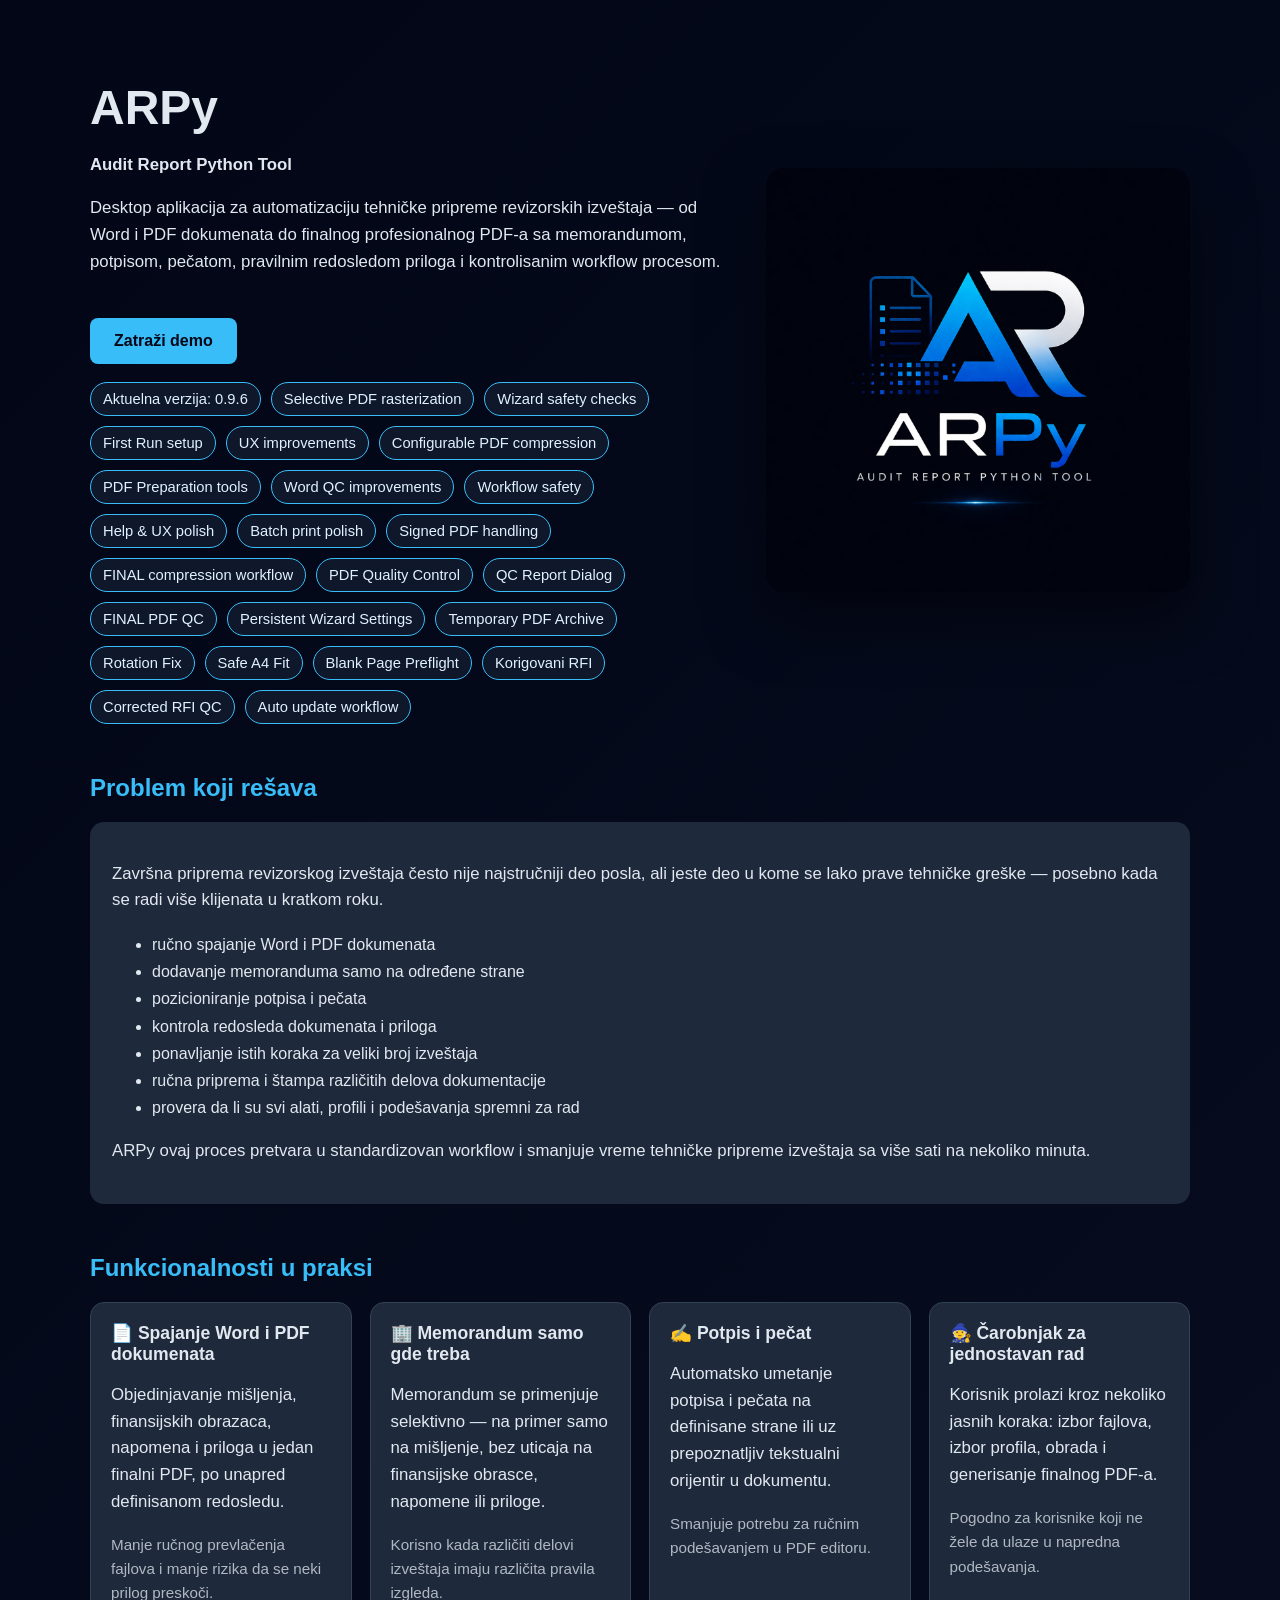
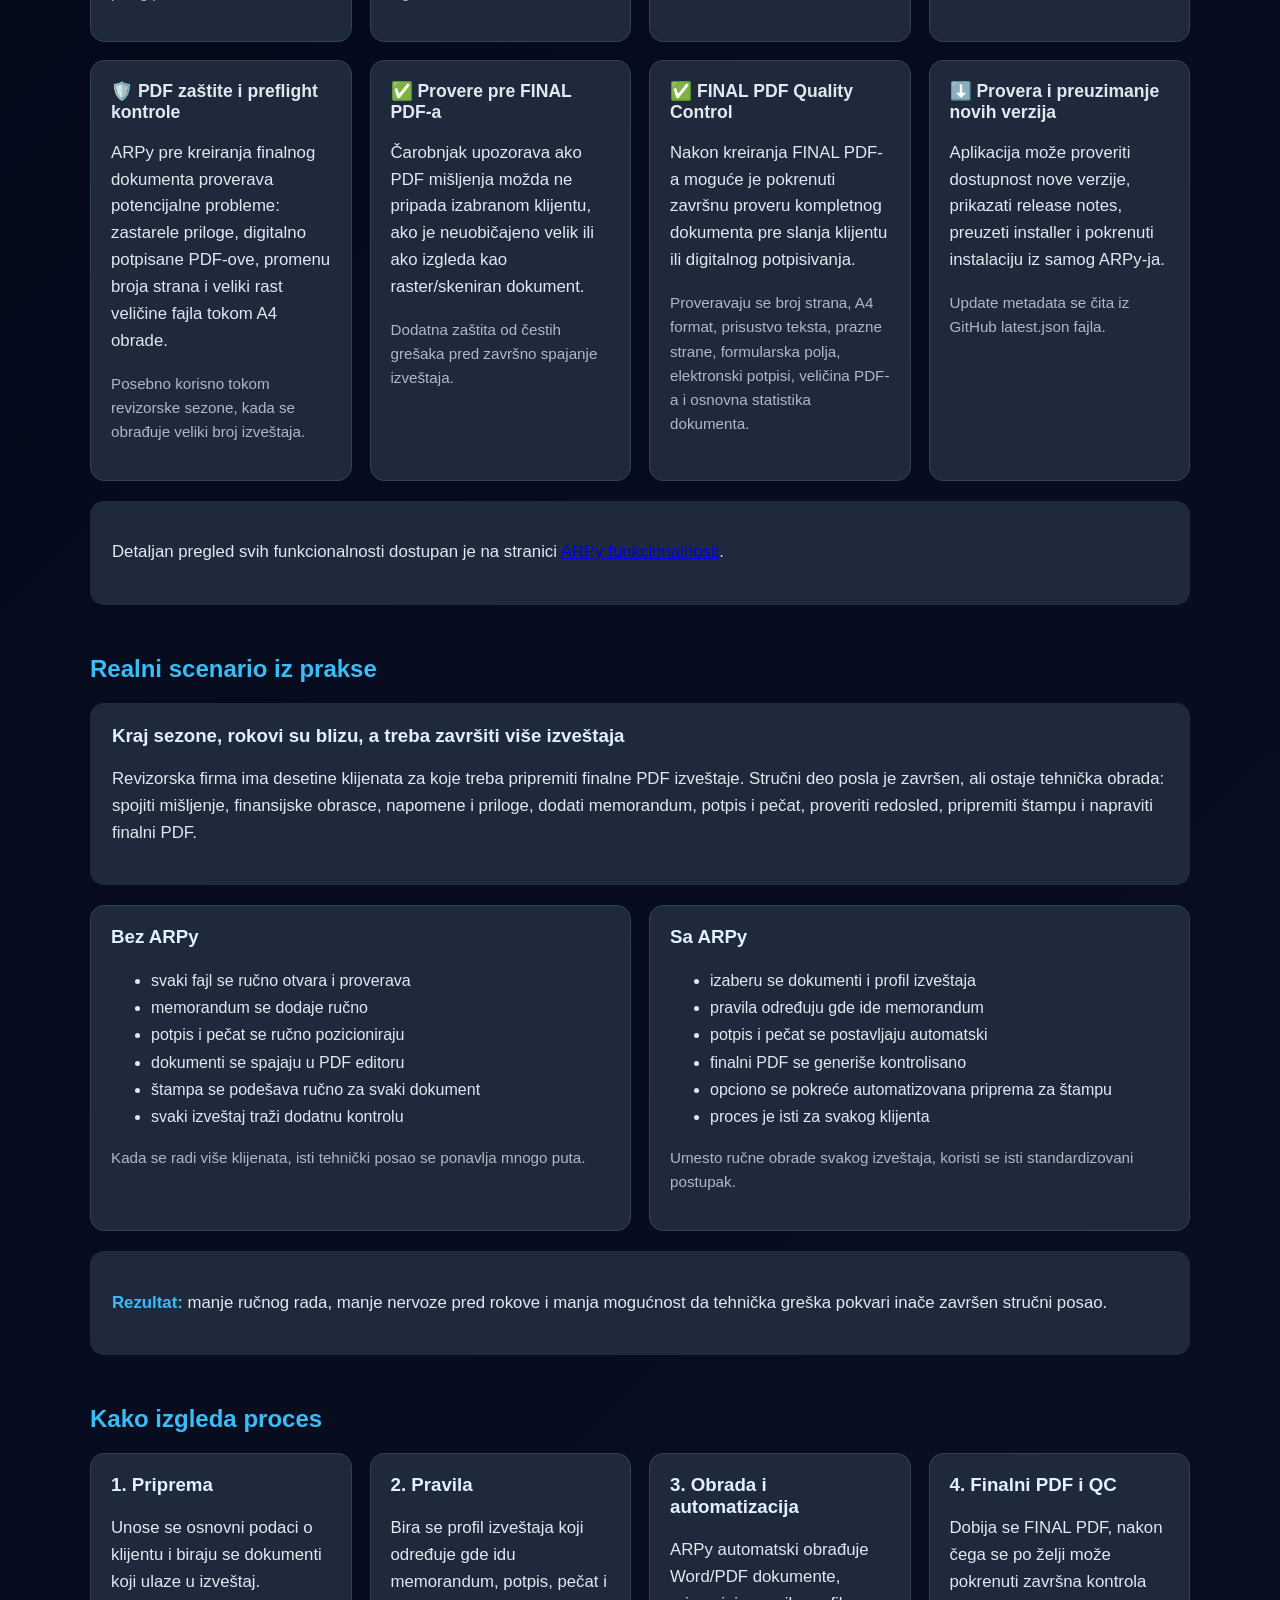
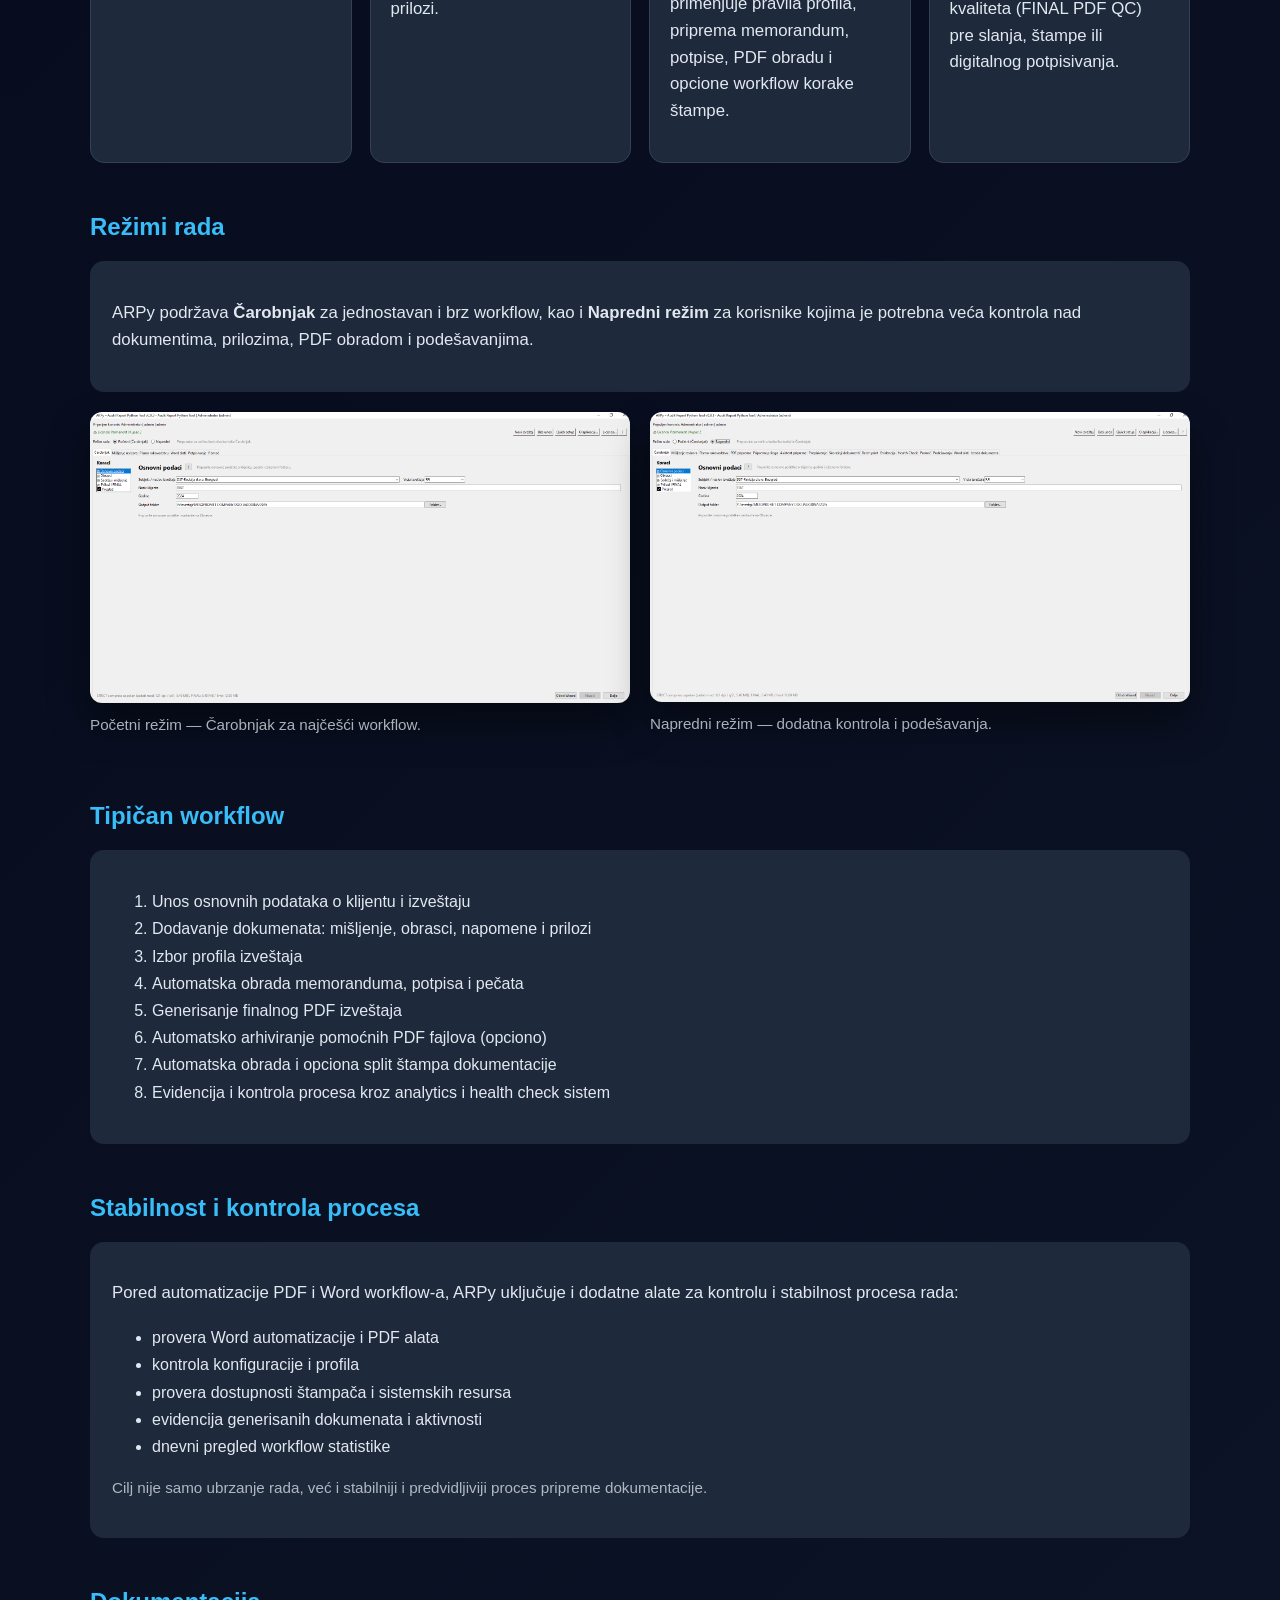
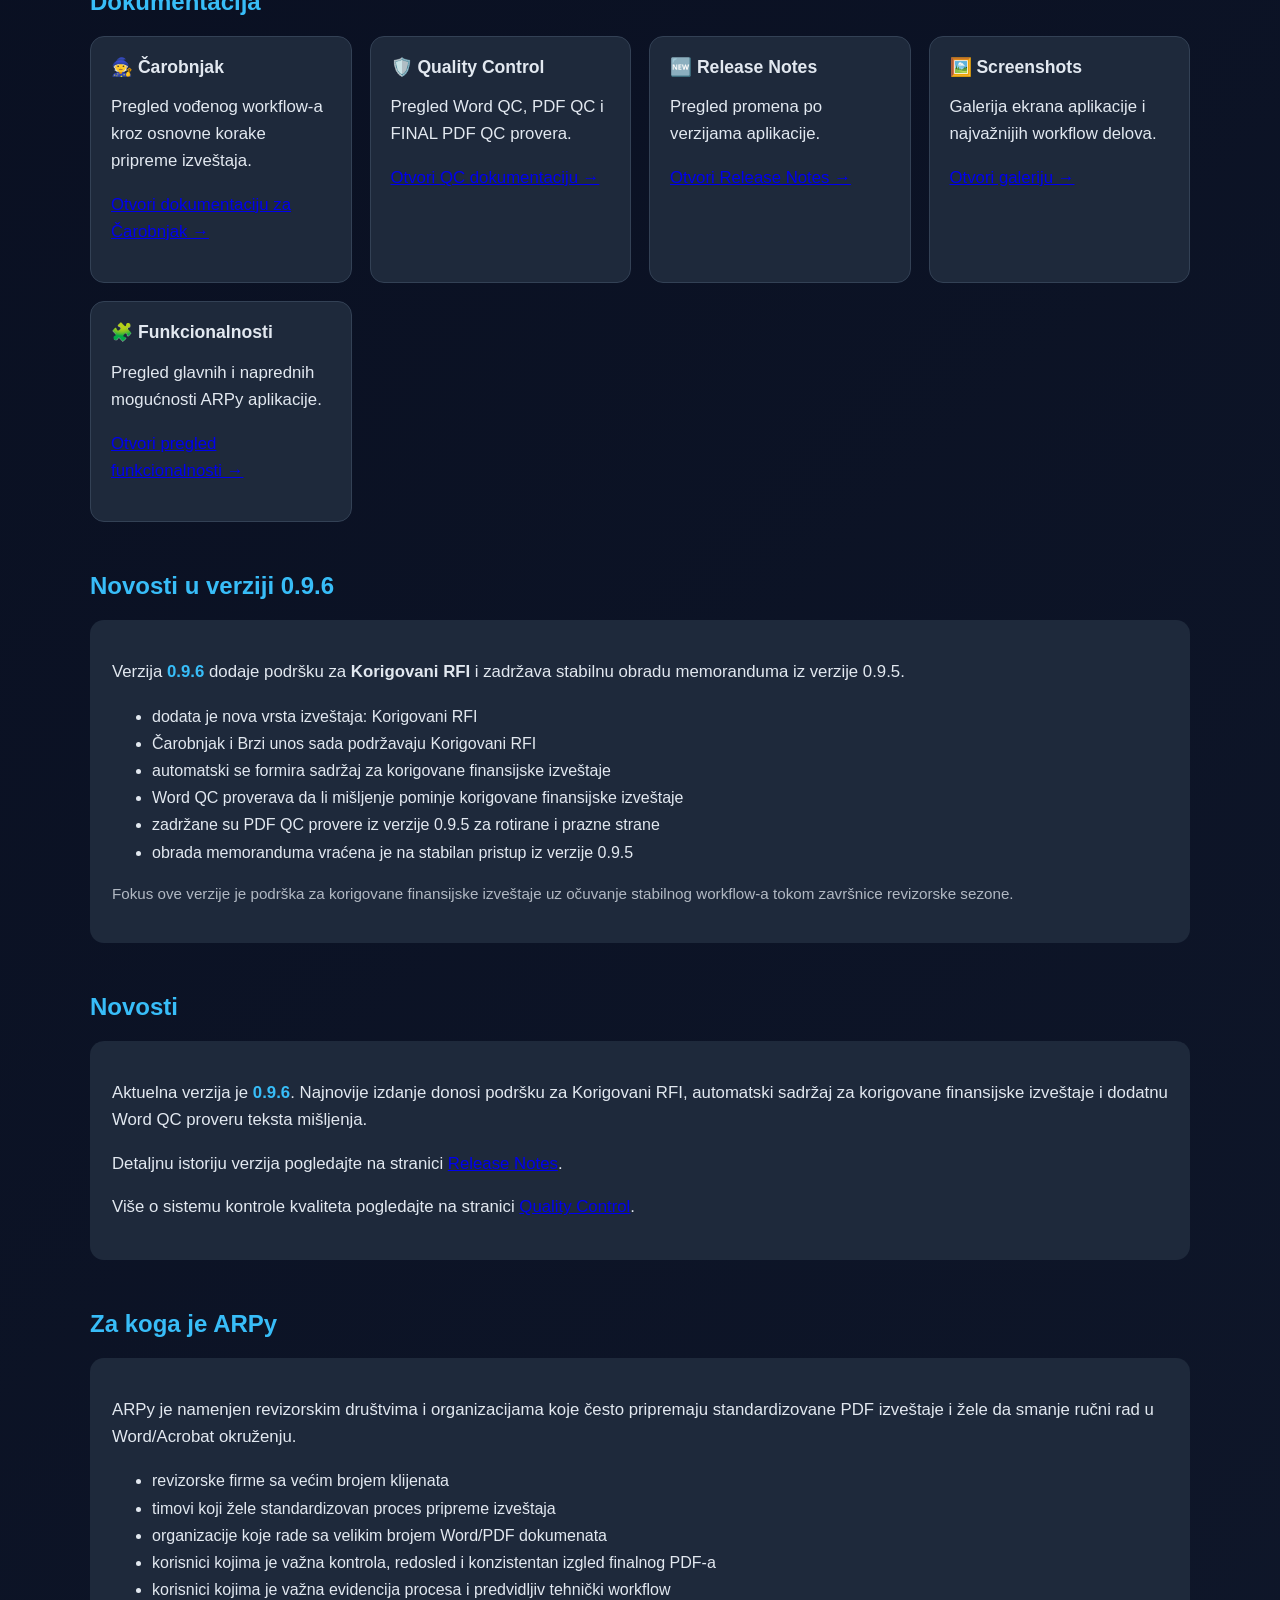
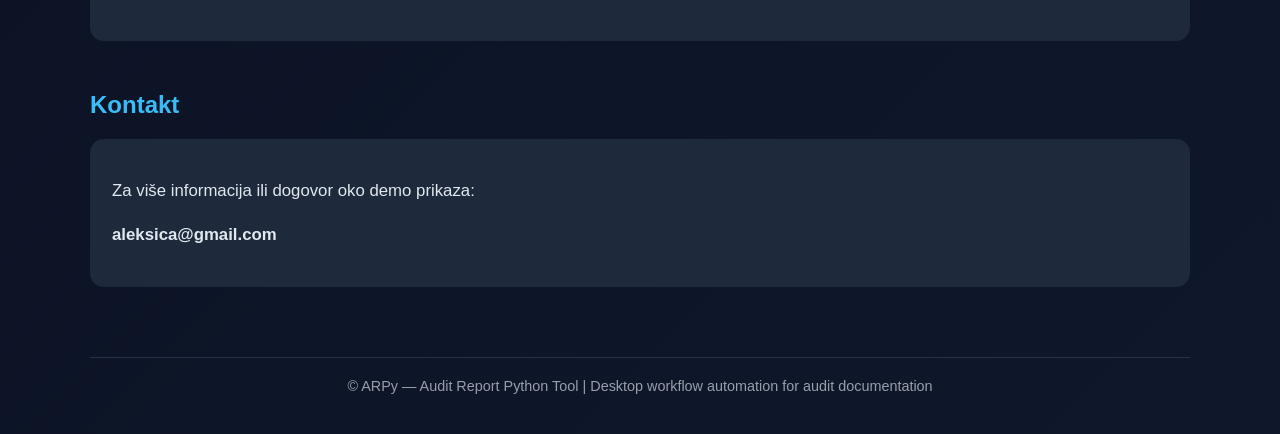
==== docs/index.html @ 012fe393 "Update index page for ARPy 0.9.6" ====
<!DOCTYPE html>
<html lang="sr">
<head>
  <meta charset="UTF-8">
  <title>ARPy – Audit Report Python Tool</title>
  <meta name="viewport" content="width=device-width, initial-scale=1.0">

  <link rel="stylesheet" href="css/style.css">
</head>

<body>
<div class="container">

  <section class="hero">
    <div>
      <h1>ARPy</h1>
      <p><strong>Audit Report Python Tool</strong></p>
      <p>
        Desktop aplikacija za automatizaciju tehničke pripreme revizorskih izveštaja —
        od Word i PDF dokumenata do finalnog profesionalnog PDF-a sa memorandumom,
        potpisom, pečatom, pravilnim redosledom priloga i kontrolisanim workflow procesom.
      </p>
      <a href="#kontakt" class="cta">Zatraži demo</a>

      <div class="badge-row">
        <span class="badge">Aktuelna verzija: 0.9.6</span>
        <span class="badge">Selective PDF rasterization</span>
        <span class="badge">Wizard safety checks</span>
        <span class="badge">First Run setup</span>
        <span class="badge">UX improvements</span>
        <span class="badge">Configurable PDF compression</span>
        <span class="badge">PDF Preparation tools</span>
        <span class="badge">Word QC improvements</span>
        <span class="badge">Workflow safety</span>
        <span class="badge">Help & UX polish</span>
        <span class="badge">Batch print polish</span>
        <span class="badge">Signed PDF handling</span>
        <span class="badge">FINAL compression workflow</span>
        <span class="badge">PDF Quality Control</span>
        <span class="badge">QC Report Dialog</span>
        <span class="badge">FINAL PDF QC</span>
        <span class="badge">Persistent Wizard Settings</span>
        <span class="badge">Temporary PDF Archive</span>
        <span class="badge">Rotation Fix</span>
        <span class="badge">Safe A4 Fit</span>
        <span class="badge">Blank Page Preflight</span>
        <span class="badge">Korigovani RFI</span>
        <span class="badge">Corrected RFI QC</span>
        <span class="badge">Auto update workflow</span>
      </div>
    </div>

    <div>
      <img src="assets/arpy-logo.png" alt="ARPy logo" class="logo">
    </div>
  </section>

  <h2>Problem koji rešava</h2>

  <div class="box">
    <p>
      Završna priprema revizorskog izveštaja često nije najstručniji deo posla,
      ali jeste deo u kome se lako prave tehničke greške — posebno kada se radi
      više klijenata u kratkom roku.
    </p>

    <ul>
      <li>ručno spajanje Word i PDF dokumenata</li>
      <li>dodavanje memoranduma samo na određene strane</li>
      <li>pozicioniranje potpisa i pečata</li>
      <li>kontrola redosleda dokumenata i priloga</li>
      <li>ponavljanje istih koraka za veliki broj izveštaja</li>
      <li>ručna priprema i štampa različitih delova dokumentacije</li>
      <li>provera da li su svi alati, profili i podešavanja spremni za rad</li>
    </ul>

    <p>
      ARPy ovaj proces pretvara u standardizovan workflow i smanjuje vreme
      tehničke pripreme izveštaja sa više sati na nekoliko minuta.
    </p>
  </div>

  <h2>Funkcionalnosti u praksi</h2>

  <div class="features">

    <div class="feature">
      <strong>📄 Spajanje Word i PDF dokumenata</strong>
      <p>
        Objedinjavanje mišljenja, finansijskih obrazaca, napomena i priloga
        u jedan finalni PDF, po unapred definisanom redosledu.
      </p>
      <p class="note">Manje ručnog prevlačenja fajlova i manje rizika da se neki prilog preskoči.</p>
    </div>

    <div class="feature">
      <strong>🏢 Memorandum samo gde treba</strong>
      <p>
        Memorandum se primenjuje selektivno — na primer samo na mišljenje,
        bez uticaja na finansijske obrasce, napomene ili priloge.
      </p>
      <p class="note">Korisno kada različiti delovi izveštaja imaju različita pravila izgleda.</p>
    </div>

    <div class="feature">
      <strong>✍️ Potpis i pečat</strong>
      <p>
        Automatsko umetanje potpisa i pečata na definisane strane ili uz
        prepoznatljiv tekstualni orijentir u dokumentu.
      </p>
      <p class="note">Smanjuje potrebu za ručnim podešavanjem u PDF editoru.</p>
    </div>





    <div class="feature">
      <strong>🧙 Čarobnjak za jednostavan rad</strong>
      <p>
        Korisnik prolazi kroz nekoliko jasnih koraka: izbor fajlova,
        izbor profila, obrada i generisanje finalnog PDF-a.
      </p>
      <p class="note">Pogodno za korisnike koji ne žele da ulaze u napredna podešavanja.</p>
    </div>



    <div class="feature">
      <strong>🛡️ PDF zaštite i preflight kontrole</strong>
      <p>
        ARPy pre kreiranja finalnog dokumenta proverava potencijalne probleme:
        zastarele priloge, digitalno potpisane PDF-ove, promenu broja strana i
        veliki rast veličine fajla tokom A4 obrade.
      </p>
      <p class="note">Posebno korisno tokom revizorske sezone, kada se obrađuje veliki broj izveštaja.</p>
    </div>

    <div class="feature">
      <strong>✅ Provere pre FINAL PDF-a</strong>
      <p>
        Čarobnjak upozorava ako PDF mišljenja možda ne pripada izabranom klijentu,
        ako je neuobičajeno velik ili ako izgleda kao raster/skeniran dokument.
      </p>
      <p class="note">Dodatna zaštita od čestih grešaka pred završno spajanje izveštaja.</p>
    </div>



    <div class="feature">
  <strong>✅ FINAL PDF Quality Control</strong>
  <p>
    Nakon kreiranja FINAL PDF-a moguće je pokrenuti završnu proveru kompletnog
    dokumenta pre slanja klijentu ili digitalnog potpisivanja.
  </p>

  <p class="note">
    Proveravaju se broj strana, A4 format, prisustvo teksta,
    prazne strane, formularska polja, elektronski potpisi,
    veličina PDF-a i osnovna statistika dokumenta.
  </p>
</div>

    <div class="feature">
      <strong>⬇️ Provera i preuzimanje novih verzija</strong>
      <p>
        Aplikacija može proveriti dostupnost nove verzije, prikazati release notes,
        preuzeti installer i pokrenuti instalaciju iz samog ARPy-ja.
      </p>
      <p class="note">Update metadata se čita iz GitHub latest.json fajla.</p>
    </div>

  </div>

  <div class="box">
    <p>
      Detaljan pregled svih funkcionalnosti dostupan je na stranici
      <a href="features.html">ARPy funkcionalnosti</a>.
    </p>
  </div>

  <h2>Realni scenario iz prakse</h2>

  <div class="box">
    <h3>Kraj sezone, rokovi su blizu, a treba završiti više izveštaja</h3>
    <p>
      Revizorska firma ima desetine klijenata za koje treba pripremiti finalne PDF izveštaje.
      Stručni deo posla je završen, ali ostaje tehnička obrada:
      spojiti mišljenje, finansijske obrasce, napomene i priloge,
      dodati memorandum, potpis i pečat, proveriti redosled,
      pripremiti štampu i napraviti finalni PDF.
    </p>
  </div>

  <div class="scenario-grid">

    <div class="scenario-card">
      <h3>Bez ARPy</h3>
      <ul>
        <li>svaki fajl se ručno otvara i proverava</li>
        <li>memorandum se dodaje ručno</li>
        <li>potpis i pečat se ručno pozicioniraju</li>
        <li>dokumenti se spajaju u PDF editoru</li>
        <li>štampa se podešava ručno za svaki dokument</li>
        <li>svaki izveštaj traži dodatnu kontrolu</li>
      </ul>
      <p class="note">
        Kada se radi više klijenata, isti tehnički posao se ponavlja mnogo puta.
      </p>
    </div>

    <div class="scenario-card">
      <h3>Sa ARPy</h3>
      <ul>
        <li>izaberu se dokumenti i profil izveštaja</li>
        <li>pravila određuju gde ide memorandum</li>
        <li>potpis i pečat se postavljaju automatski</li>
        <li>finalni PDF se generiše kontrolisano</li>
        <li>opciono se pokreće automatizovana priprema za štampu</li>
        <li>proces je isti za svakog klijenta</li>
      </ul>
      <p class="note">
        Umesto ručne obrade svakog izveštaja, koristi se isti standardizovani postupak.
      </p>
    </div>

  </div>

  <div class="box">
    <p>
      <span class="highlight">Rezultat:</span>
      manje ručnog rada, manje nervoze pred rokove i manja mogućnost da tehnička greška
      pokvari inače završen stručni posao.
    </p>
  </div>

  <h2>Kako izgleda proces</h2>

  <div class="process-grid">

    <div class="process-card">
      <h3>1. Priprema</h3>
      <p>Unose se osnovni podaci o klijentu i biraju se dokumenti koji ulaze u izveštaj.</p>
    </div>

    <div class="process-card">
      <h3>2. Pravila</h3>
      <p>Bira se profil izveštaja koji određuje gde idu memorandum, potpis, pečat i prilozi.</p>
    </div>

    <div class="process-card">
      <h3>3. Obrada i automatizacija</h3>
      <p>
        ARPy automatski obrađuje Word/PDF dokumente, primenjuje pravila profila,
        priprema memorandum, potpise, PDF obradu i opcione workflow korake štampe.
      </p>
    </div>

    <div class="process-card">
      <h3>4. Finalni PDF i QC</h3>

<p>
Dobija se FINAL PDF, nakon čega se po želji može pokrenuti završna
kontrola kvaliteta (FINAL PDF QC) pre slanja, štampe ili digitalnog potpisivanja.
</p>
    </div>

  </div>

  <h2>Režimi rada</h2>

  <div class="box">
    <p>
      ARPy podržava <strong>Čarobnjak</strong> za jednostavan i brz workflow,
      kao i <strong>Napredni režim</strong> za korisnike kojima je potrebna veća kontrola
      nad dokumentima, prilozima, PDF obradom i podešavanjima.
    </p>
  </div>

  <div class="screens">
    <div>
      <img src="assets/arpy-carobnjak.png" alt="ARPy čarobnjak">
      <p class="note">Početni režim — Čarobnjak za najčešći workflow.</p>
    </div>

    <div>
      <img src="assets/arpy-napredni.png" alt="ARPy napredni režim">
      <p class="note">Napredni režim — dodatna kontrola i podešavanja.</p>
    </div>
  </div>

  <h2>Tipičan workflow</h2>

  <div class="box">
    <ol>
      <li>Unos osnovnih podataka o klijentu i izveštaju</li>
      <li>Dodavanje dokumenata: mišljenje, obrasci, napomene i prilozi</li>
      <li>Izbor profila izveštaja</li>
      <li>Automatska obrada memoranduma, potpisa i pečata</li>
      <li>Generisanje finalnog PDF izveštaja</li>
      <li>Automatsko arhiviranje pomoćnih PDF fajlova (opciono)</li>
      <li>Automatska obrada i opciona split štampa dokumentacije</li>
      <li>Evidencija i kontrola procesa kroz analytics i health check sistem</li>
    </ol>
  </div>

  <h2>Stabilnost i kontrola procesa</h2>

  <div class="box">
    <p>
      Pored automatizacije PDF i Word workflow-a, ARPy uključuje i dodatne alate
      za kontrolu i stabilnost procesa rada:
    </p>

    <ul>
      <li>provera Word automatizacije i PDF alata</li>
      <li>kontrola konfiguracije i profila</li>
      <li>provera dostupnosti štampača i sistemskih resursa</li>
      <li>evidencija generisanih dokumenata i aktivnosti</li>
      <li>dnevni pregled workflow statistike</li>
    </ul>

    <p class="note">
      Cilj nije samo ubrzanje rada, već i stabilniji i predvidljiviji proces pripreme dokumentacije.
    </p>
  </div>

  <h2>Dokumentacija</h2>

  <div class="features">

    <div class="feature">
      <strong>🧙 Čarobnjak</strong>
      <p>
        Pregled vođenog workflow-a kroz osnovne korake pripreme izveštaja.
      </p>
      <p>
        <a href="wizard.html">Otvori dokumentaciju za Čarobnjak →</a>
      </p>
    </div>

    <div class="feature">
      <strong>🛡️ Quality Control</strong>
      <p>
        Pregled Word QC, PDF QC i FINAL PDF QC provera.
      </p>
      <p>
        <a href="qc.html">Otvori QC dokumentaciju →</a>
      </p>
    </div>

    <div class="feature">
      <strong>🆕 Release Notes</strong>
      <p>
        Pregled promena po verzijama aplikacije.
      </p>
      <p>
        <a href="release-notes.html">Otvori Release Notes →</a>
      </p>
    </div>

    <div class="feature">
      <strong>🖼️ Screenshots</strong>
      <p>
        Galerija ekrana aplikacije i najvažnijih workflow delova.
      </p>
      <p>
        <a href="screenshots.html">Otvori galeriju →</a>
      </p>
    </div>

    <div class="feature">
      <strong>🧩 Funkcionalnosti</strong>
      <p>
        Pregled glavnih i naprednih mogućnosti ARPy aplikacije.
      </p>
      <p>
        <a href="features.html">Otvori pregled funkcionalnosti →</a>
      </p>
    </div>

  </div>



  <h2>Novosti u verziji 0.9.6</h2>

  <div class="box">
    <p>
      Verzija <span class="highlight">0.9.6</span> dodaje podršku za
      <strong>Korigovani RFI</strong> i zadržava stabilnu obradu memoranduma iz verzije 0.9.5.
    </p>

    <ul>
      <li>dodata je nova vrsta izveštaja: Korigovani RFI</li>
      <li>Čarobnjak i Brzi unos sada podržavaju Korigovani RFI</li>
      <li>automatski se formira sadržaj za korigovane finansijske izveštaje</li>
      <li>Word QC proverava da li mišljenje pominje korigovane finansijske izveštaje</li>
      <li>zadržane su PDF QC provere iz verzije 0.9.5 za rotirane i prazne strane</li>
      <li>obrada memoranduma vraćena je na stabilan pristup iz verzije 0.9.5</li>
    </ul>

    <p class="note">
      Fokus ove verzije je podrška za korigovane finansijske izveštaje uz očuvanje stabilnog
      workflow-a tokom završnice revizorske sezone.
    </p>
  </div>

  <h2>Novosti</h2>

  <div class="box">
    <p>
      Aktuelna verzija je <span class="highlight">0.9.6</span>.
      Najnovije izdanje donosi podršku za Korigovani RFI, automatski sadržaj
      za korigovane finansijske izveštaje i dodatnu Word QC proveru teksta mišljenja.
    </p>

    <p>
      Detaljnu istoriju verzija pogledajte na stranici
      <a href="release-notes.html">Release Notes</a>.
    </p>

    <p>
      Više o sistemu kontrole kvaliteta pogledajte na stranici
      <a href="qc.html">Quality Control</a>.
    </p>
  </div>

  <h2>Za koga je ARPy</h2>

  <div class="box">
    <p>
      ARPy je namenjen revizorskim društvima i organizacijama koje često pripremaju
      standardizovane PDF izveštaje i žele da smanje ručni rad u Word/Acrobat okruženju.
    </p>

    <ul>
      <li>revizorske firme sa većim brojem klijenata</li>
      <li>timovi koji žele standardizovan proces pripreme izveštaja</li>
      <li>organizacije koje rade sa velikim brojem Word/PDF dokumenata</li>
      <li>korisnici kojima je važna kontrola, redosled i konzistentan izgled finalnog PDF-a</li>
      <li>korisnici kojima je važna evidencija procesa i predvidljiv tehnički workflow</li>
    </ul>
  </div>

  <h2 id="kontakt">Kontakt</h2>

  <div class="box">
    <p>
      Za više informacija ili dogovor oko demo prikaza:
    </p>
    <p><strong>aleksica@gmail.com</strong></p>
  </div>

  <div class="footer">
    © ARPy — Audit Report Python Tool | Desktop workflow automation for audit documentation
  </div>

</div>
</body>
</html>
---- docs/css/style.css ----
:root{
    --accent:#38bdf8;
    --accent-hover:#7dd3fc;
    --bg:#0f172a;
    --panel:#1e293b;
    --text:#f8fafc;
    --border:#334155;
}

body {
    margin: 0;
    font-family: Arial, sans-serif;
    background: linear-gradient(135deg, #020617, #0f172a);
    color: #e2e8f0;
}

.container {
    max-width: 1100px;
    margin: auto;
    padding: 40px 20px;
}

.hero {
    display: grid;
    grid-template-columns: 1.2fr 0.8fr;
    gap: 40px;
    align-items: center;
}

h1 {
    font-size: 3em;
    margin-bottom: 10px;
}

h2 {
    margin-top: 50px;
    color: #38bdf8;
}

h3 {
    color: #e0f2fe;
    margin-top: 0;
}

p {
    line-height: 1.6;
    font-size: 1.05em;
}

ul, ol {
    line-height: 1.7;
}

.logo {
    width: 100%;
    border-radius: 18px;
    box-shadow: 0 25px 60px rgba(0,0,0,0.5);
}

.box {
    background: #1e293b;
    padding: 22px;
    border-radius: 14px;
    margin-top: 20px;
}

.features,
.scenario-grid,
.process-grid {
    display: grid;
    grid-template-columns: repeat(auto-fit, minmax(260px, 1fr));
    gap: 18px;
    margin-top: 20px;
}

.feature,
.scenario-card,
.process-card {
    background: #1e293b;
    padding: 20px;
    border-radius: 14px;
    border: 1px solid #334155;
    transition: 0.2s;
}

.feature:hover,
.scenario-card:hover,
.process-card:hover {
    transform: translateY(-4px);
    background: #273449;
}

.feature strong {
    display: block;
    margin-bottom: 8px;
    font-size: 1.1em;
}

.screens {
    display: grid;
    grid-template-columns: repeat(auto-fit, minmax(320px, 1fr));
    gap: 20px;
    margin-top: 20px;
}

.screens img {
    width: 100%;
    border-radius: 12px;
    background: white;
    box-shadow: 0 20px 40px rgba(0,0,0,0.45);
}

.cta {
    display: inline-block;
    margin-top: 25px;
    padding: 14px 24px;
    background: #38bdf8;
    color: #020617;
    text-decoration: none;
    border-radius: 8px;
    font-weight: bold;
}

.note {
    font-size: 0.95em;
    opacity: 0.75;
    margin-top: 6px;
}

.highlight {
    color: #38bdf8;
    font-weight: bold;
}

.badge-row {
    display: flex;
    flex-wrap: wrap;
    gap: 10px;
    margin-top: 18px;
}

.badge {
    display: inline-block;
    padding: 8px 12px;
    border-radius: 999px;
    background: #0f172a;
    border: 1px solid #38bdf8;
    color: #e0f2fe;
    font-size: 0.92em;
}

.footer {
    margin-top: 70px;
    font-size: 0.9em;
    opacity: 0.65;
    border-top: 1px solid #334155;
    padding-top: 20px;
    text-align: center;
}

@media (max-width: 800px) {
    .hero {
        grid-template-columns: 1fr;
    }

    h1 {
        font-size: 2.2em;
    }
}

.screenshot-link {
    display: block;
    cursor: zoom-in;
}

.screenshot-link img {
    border: 1px solid #334155;
    transition: transform 0.2s ease, box-shadow 0.2s ease;
}

.screenshot-link:hover img {
    transform: translateY(-3px);
    box-shadow: 0 24px 55px rgba(0,0,0,0.55);
}

.lightbox {
    display: none;
    position: fixed;
    z-index: 9999;
    inset: 0;
    background: rgba(2, 6, 23, 0.92);
    align-items: center;
    justify-content: center;
    padding: 30px;
}

.lightbox.active {
    display: flex;
}

.lightbox img {
    max-width: 95vw;
    max-height: 90vh;
    border-radius: 12px;
    background: white;
    box-shadow: 0 30px 80px rgba(0,0,0,0.7);
}

.lightbox-close {
    position: fixed;
    top: 22px;
    right: 28px;
    color: #e2e8f0;
    font-size: 36px;
    font-weight: bold;
    cursor: pointer;
    line-height: 1;
}

.lightbox-close:hover {
    color: #38bdf8;
}
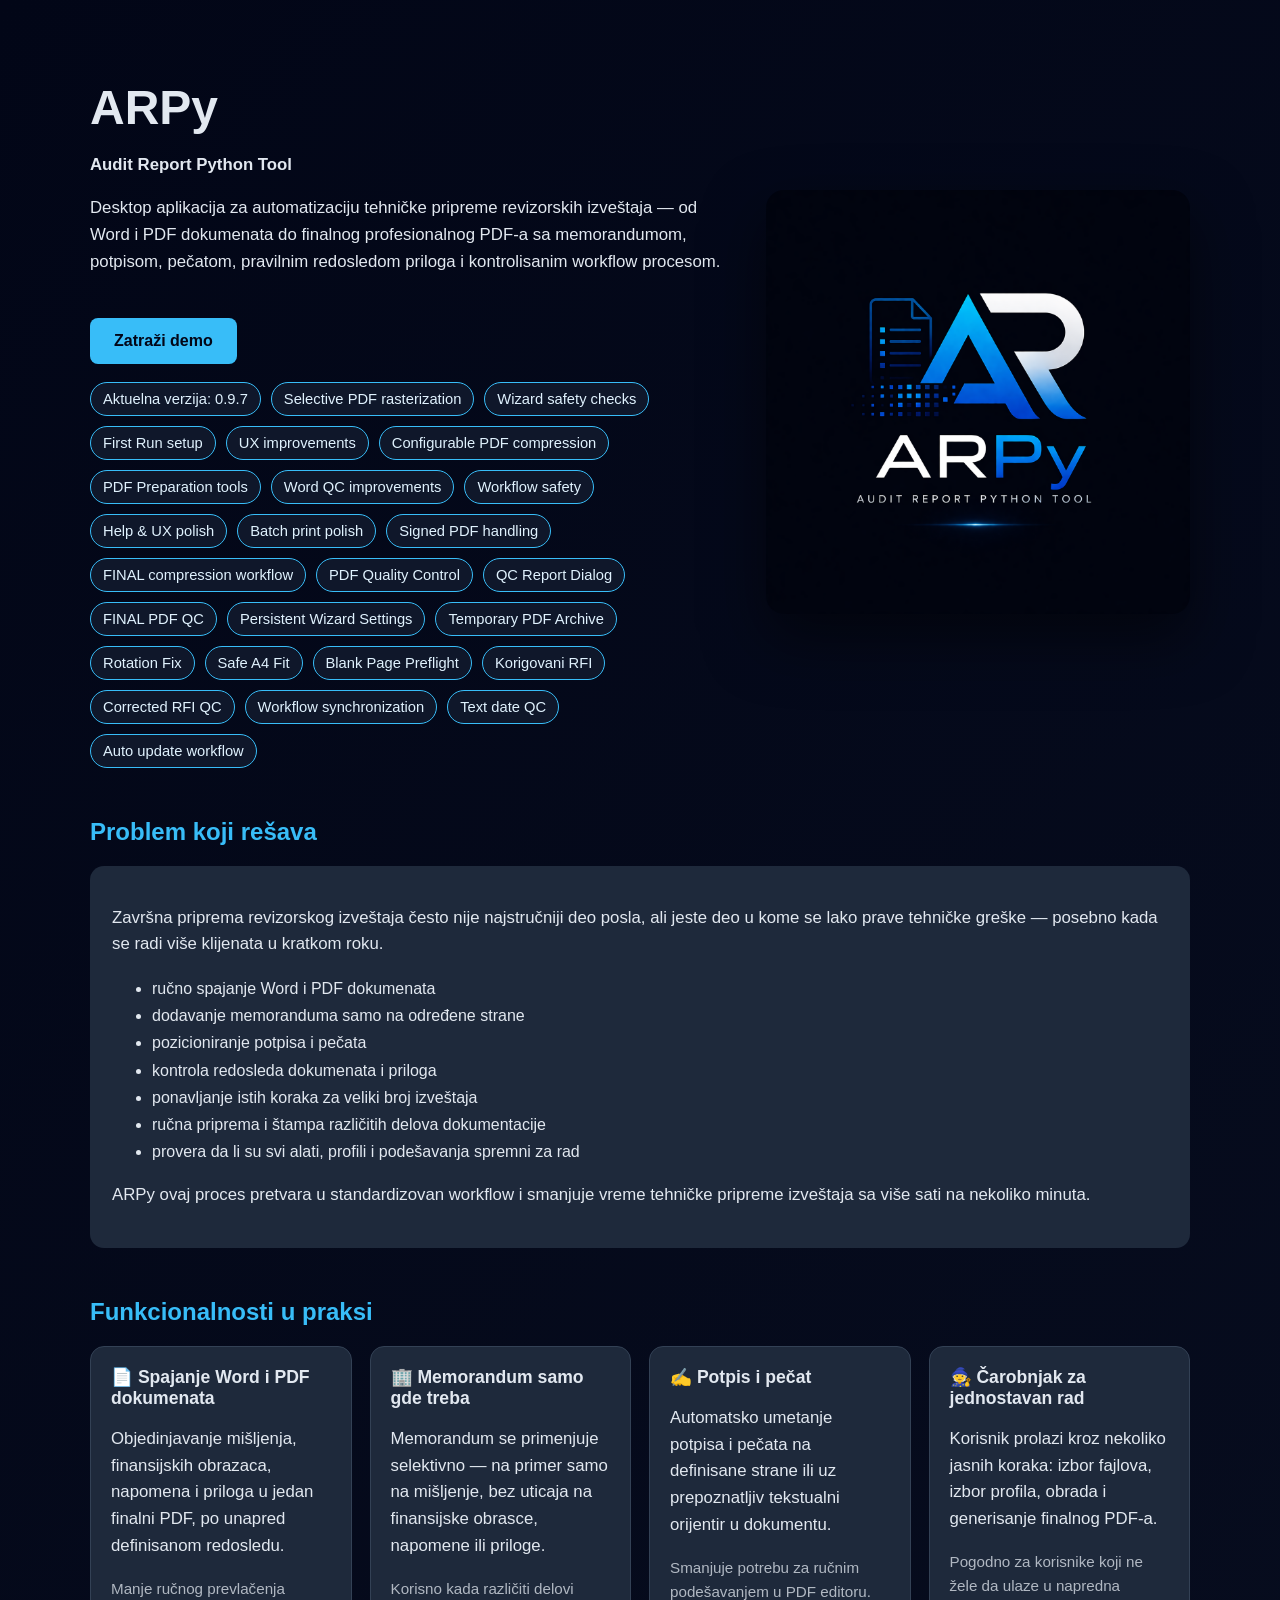
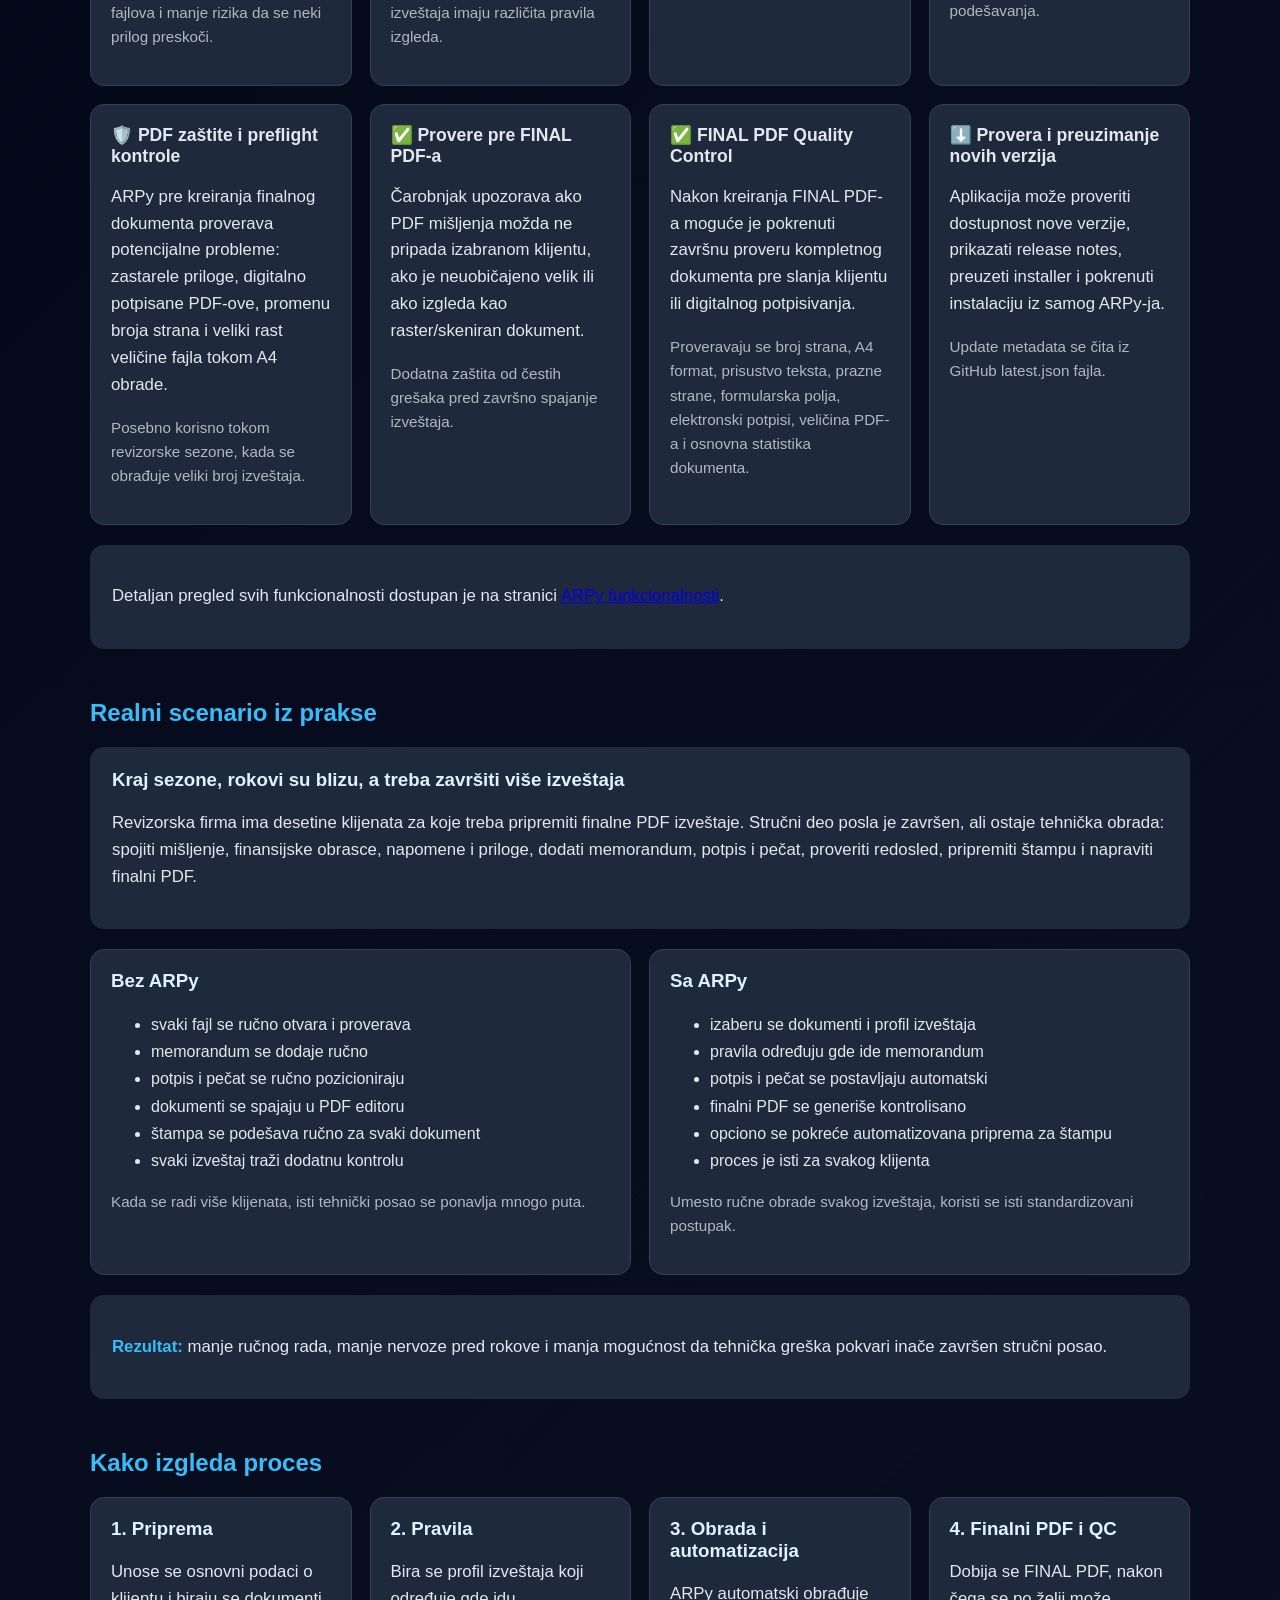
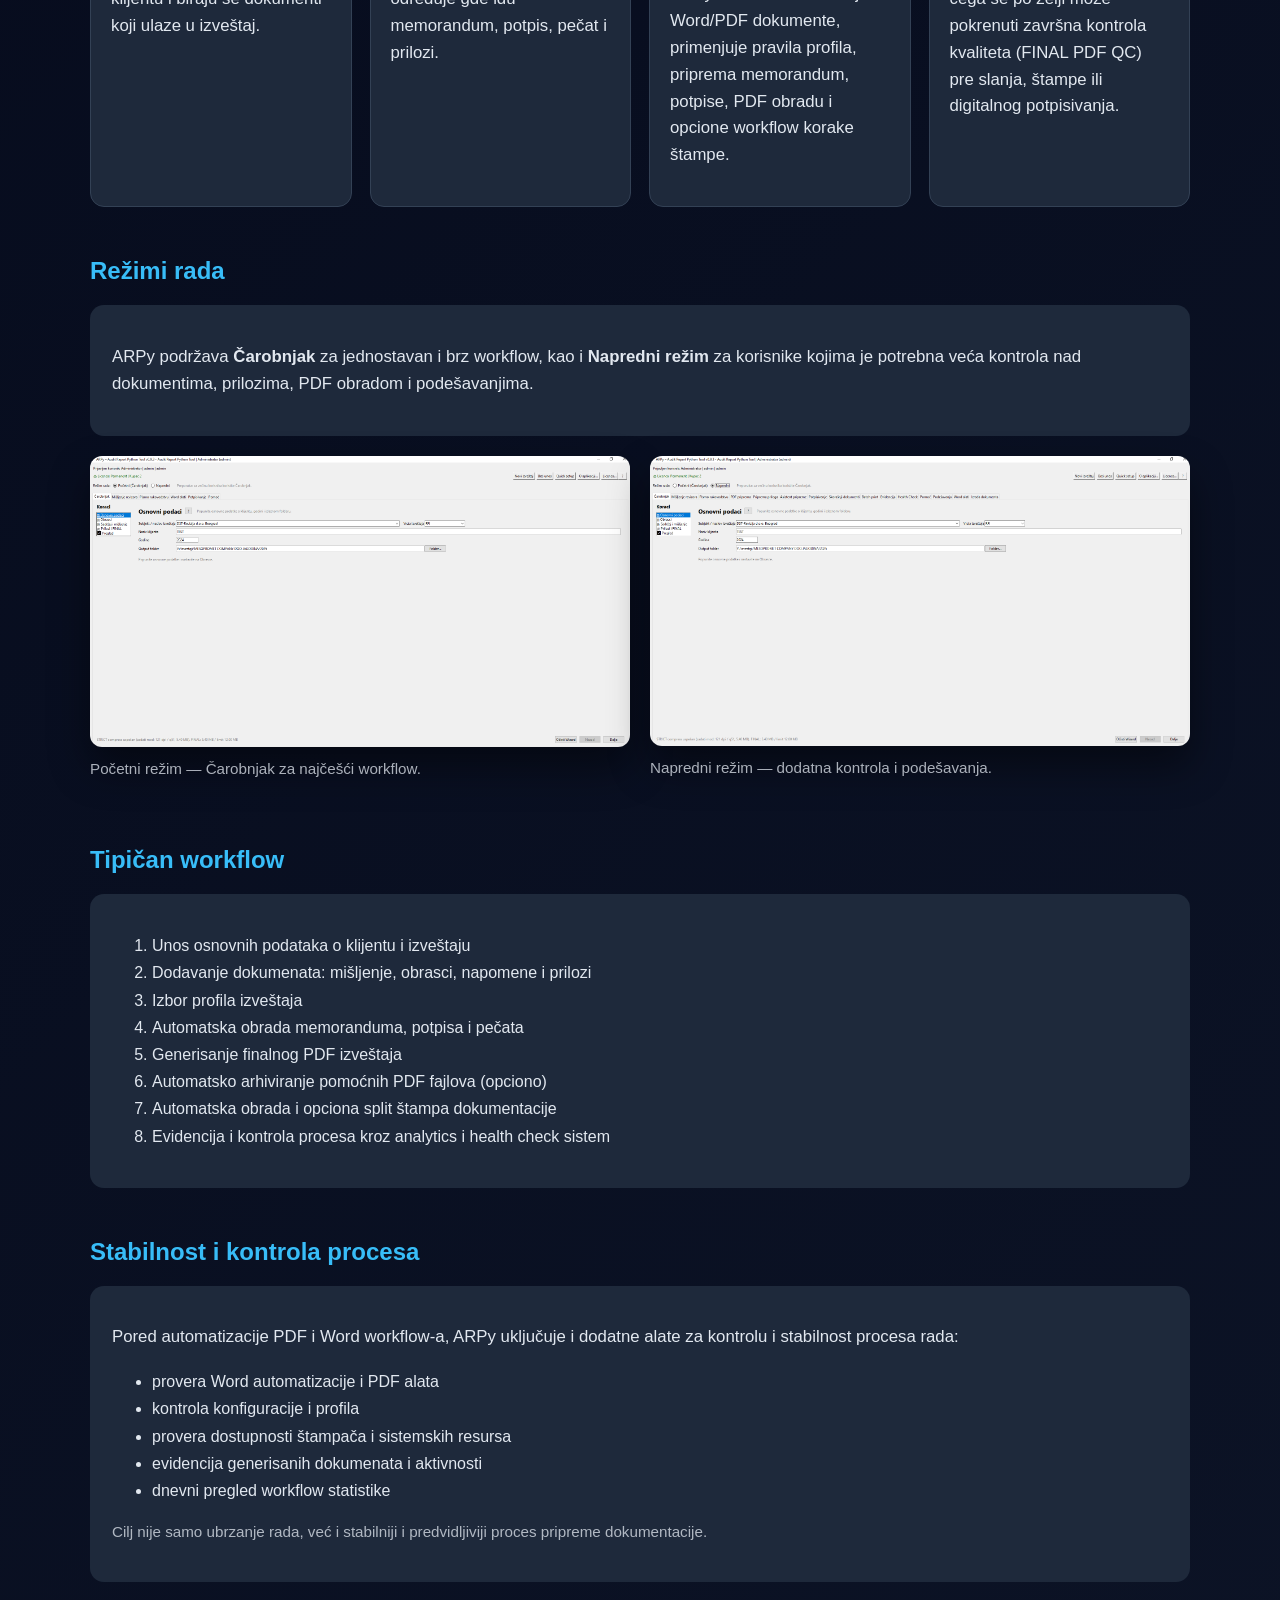
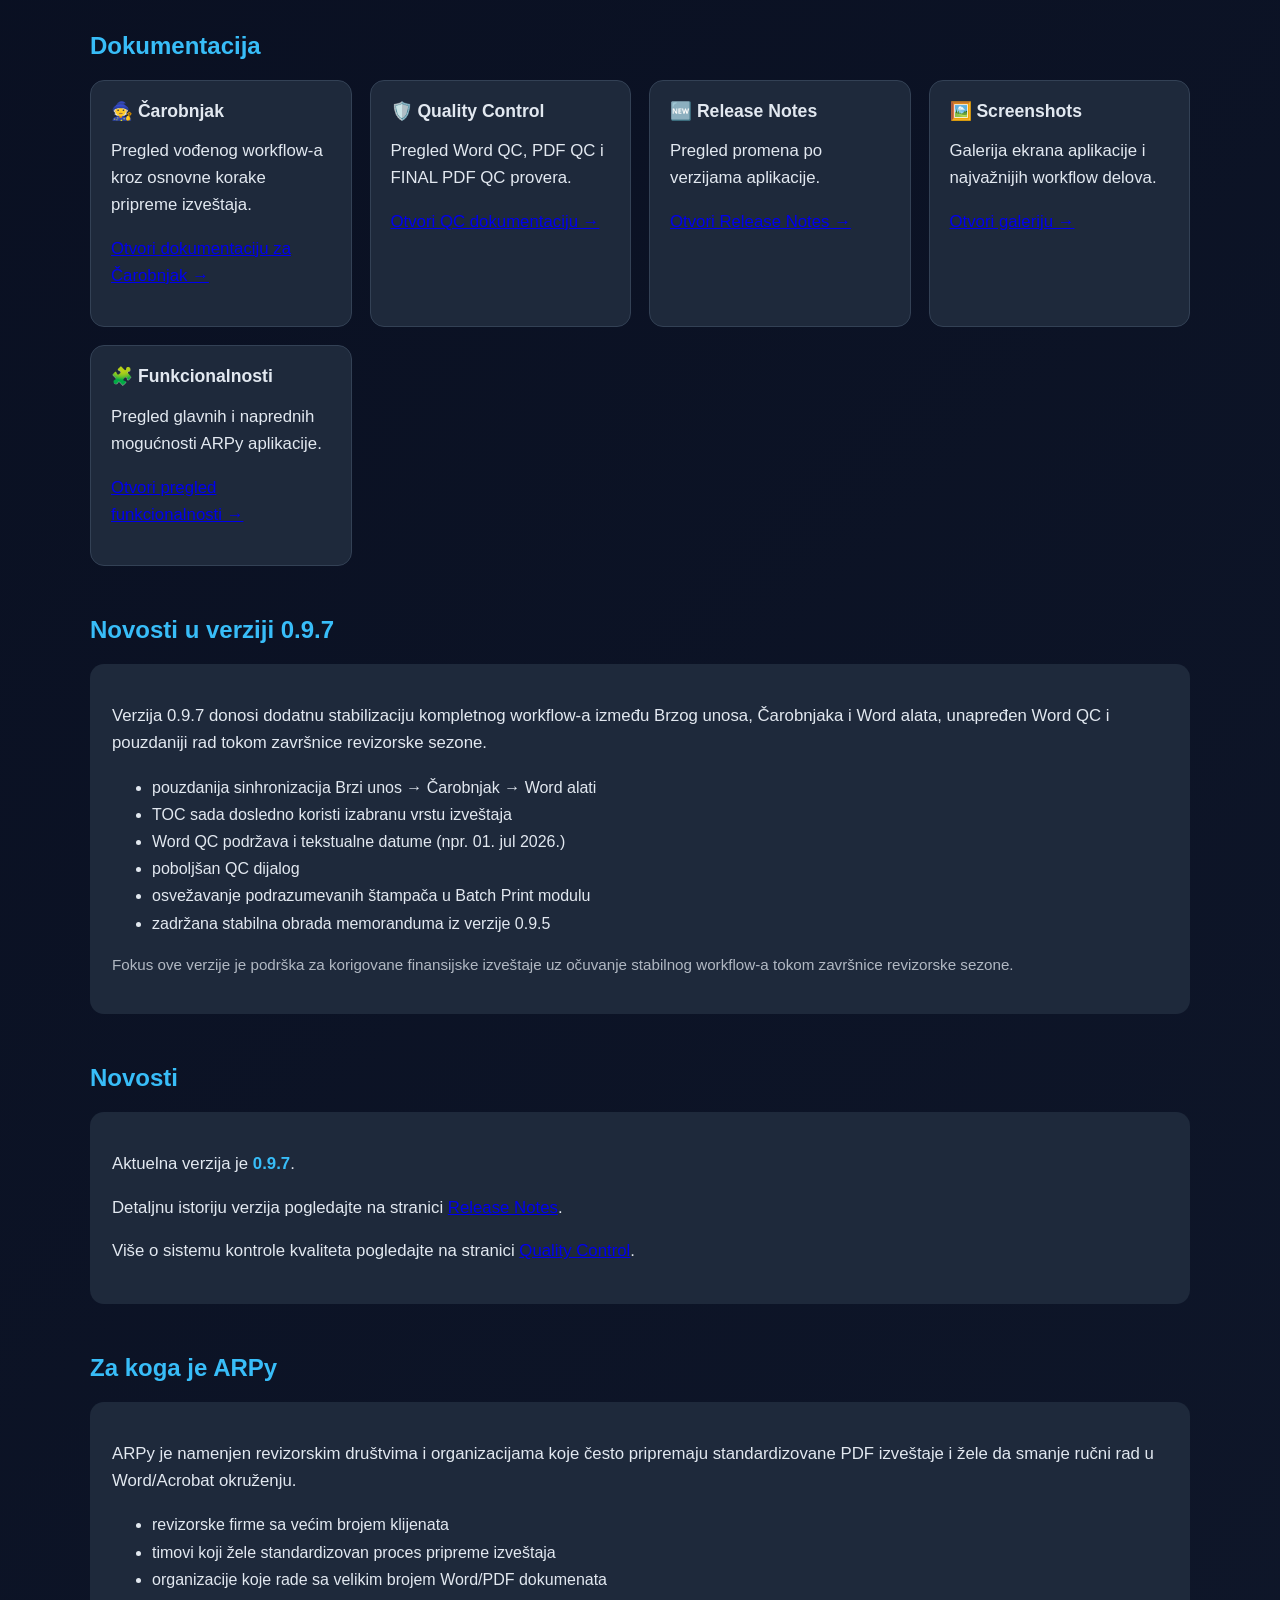
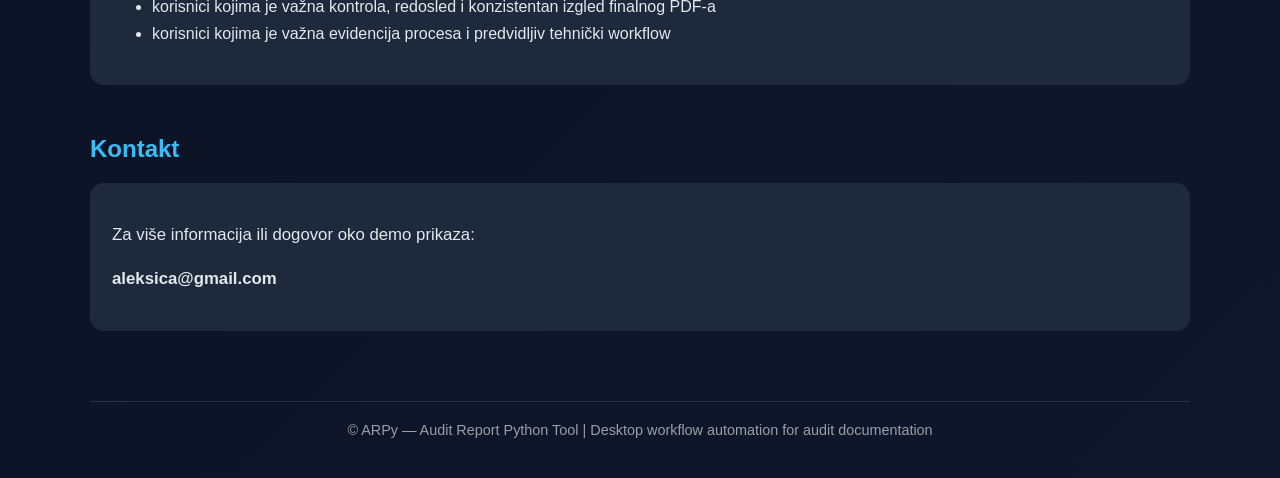
==== commit f4957217: "Release v0.9.7 documentation update" ====
--- a/docs/index.html
+++ b/docs/index.html
@@ -23,7 +23,7 @@
       <a href="#kontakt" class="cta">Zatraži demo</a>
 
       <div class="badge-row">
-        <span class="badge">Aktuelna verzija: 0.9.6</span>
+        <span class="badge">Aktuelna verzija: 0.9.7</span>
         <span class="badge">Selective PDF rasterization</span>
         <span class="badge">Wizard safety checks</span>
         <span class="badge">First Run setup</span>
@@ -46,6 +46,8 @@
         <span class="badge">Blank Page Preflight</span>
         <span class="badge">Korigovani RFI</span>
         <span class="badge">Corrected RFI QC</span>
+          <span class="badge">Workflow synchronization</span>
+          <span class="badge">Text date QC</span>
         <span class="badge">Auto update workflow</span>
       </div>
     </div>
@@ -383,22 +385,21 @@
 
 
 
-  <h2>Novosti u verziji 0.9.6</h2>
-
-  <div class="box">
-    <p>
-      Verzija <span class="highlight">0.9.6</span> dodaje podršku za
-      <strong>Korigovani RFI</strong> i zadržava stabilnu obradu memoranduma iz verzije 0.9.5.
-    </p>
-
-    <ul>
-      <li>dodata je nova vrsta izveštaja: Korigovani RFI</li>
-      <li>Čarobnjak i Brzi unos sada podržavaju Korigovani RFI</li>
-      <li>automatski se formira sadržaj za korigovane finansijske izveštaje</li>
-      <li>Word QC proverava da li mišljenje pominje korigovane finansijske izveštaje</li>
-      <li>zadržane su PDF QC provere iz verzije 0.9.5 za rotirane i prazne strane</li>
-      <li>obrada memoranduma vraćena je na stabilan pristup iz verzije 0.9.5</li>
-    </ul>
+  <h2>Novosti u verziji 0.9.7</h2>
+
+  <div class="box">
+    <p>
+        Verzija 0.9.7 donosi dodatnu stabilizaciju kompletnog workflow-a između Brzog unosa, Čarobnjaka i Word alata, unapređen Word QC i pouzdaniji rad tokom završnice revizorske sezone.
+    </p>
+
+      <ul>
+          <li>pouzdanija sinhronizacija Brzi unos → Čarobnjak → Word alati</li>
+          <li>TOC sada dosledno koristi izabranu vrstu izveštaja</li>
+          <li>Word QC podržava i tekstualne datume (npr. 01. jul 2026.)</li>
+          <li>poboljšan QC dijalog</li>
+          <li>osvežavanje podrazumevanih štampača u Batch Print modulu</li>
+          <li>zadržana stabilna obrada memoranduma iz verzije 0.9.5</li>
+      </ul>
 
     <p class="note">
       Fokus ove verzije je podrška za korigovane finansijske izveštaje uz očuvanje stabilnog
@@ -410,9 +411,7 @@
 
   <div class="box">
     <p>
-      Aktuelna verzija je <span class="highlight">0.9.6</span>.
-      Najnovije izdanje donosi podršku za Korigovani RFI, automatski sadržaj
-      za korigovane finansijske izveštaje i dodatnu Word QC proveru teksta mišljenja.
+      Aktuelna verzija je <span class="highlight">0.9.7</span>.
     </p>
 
     <p>
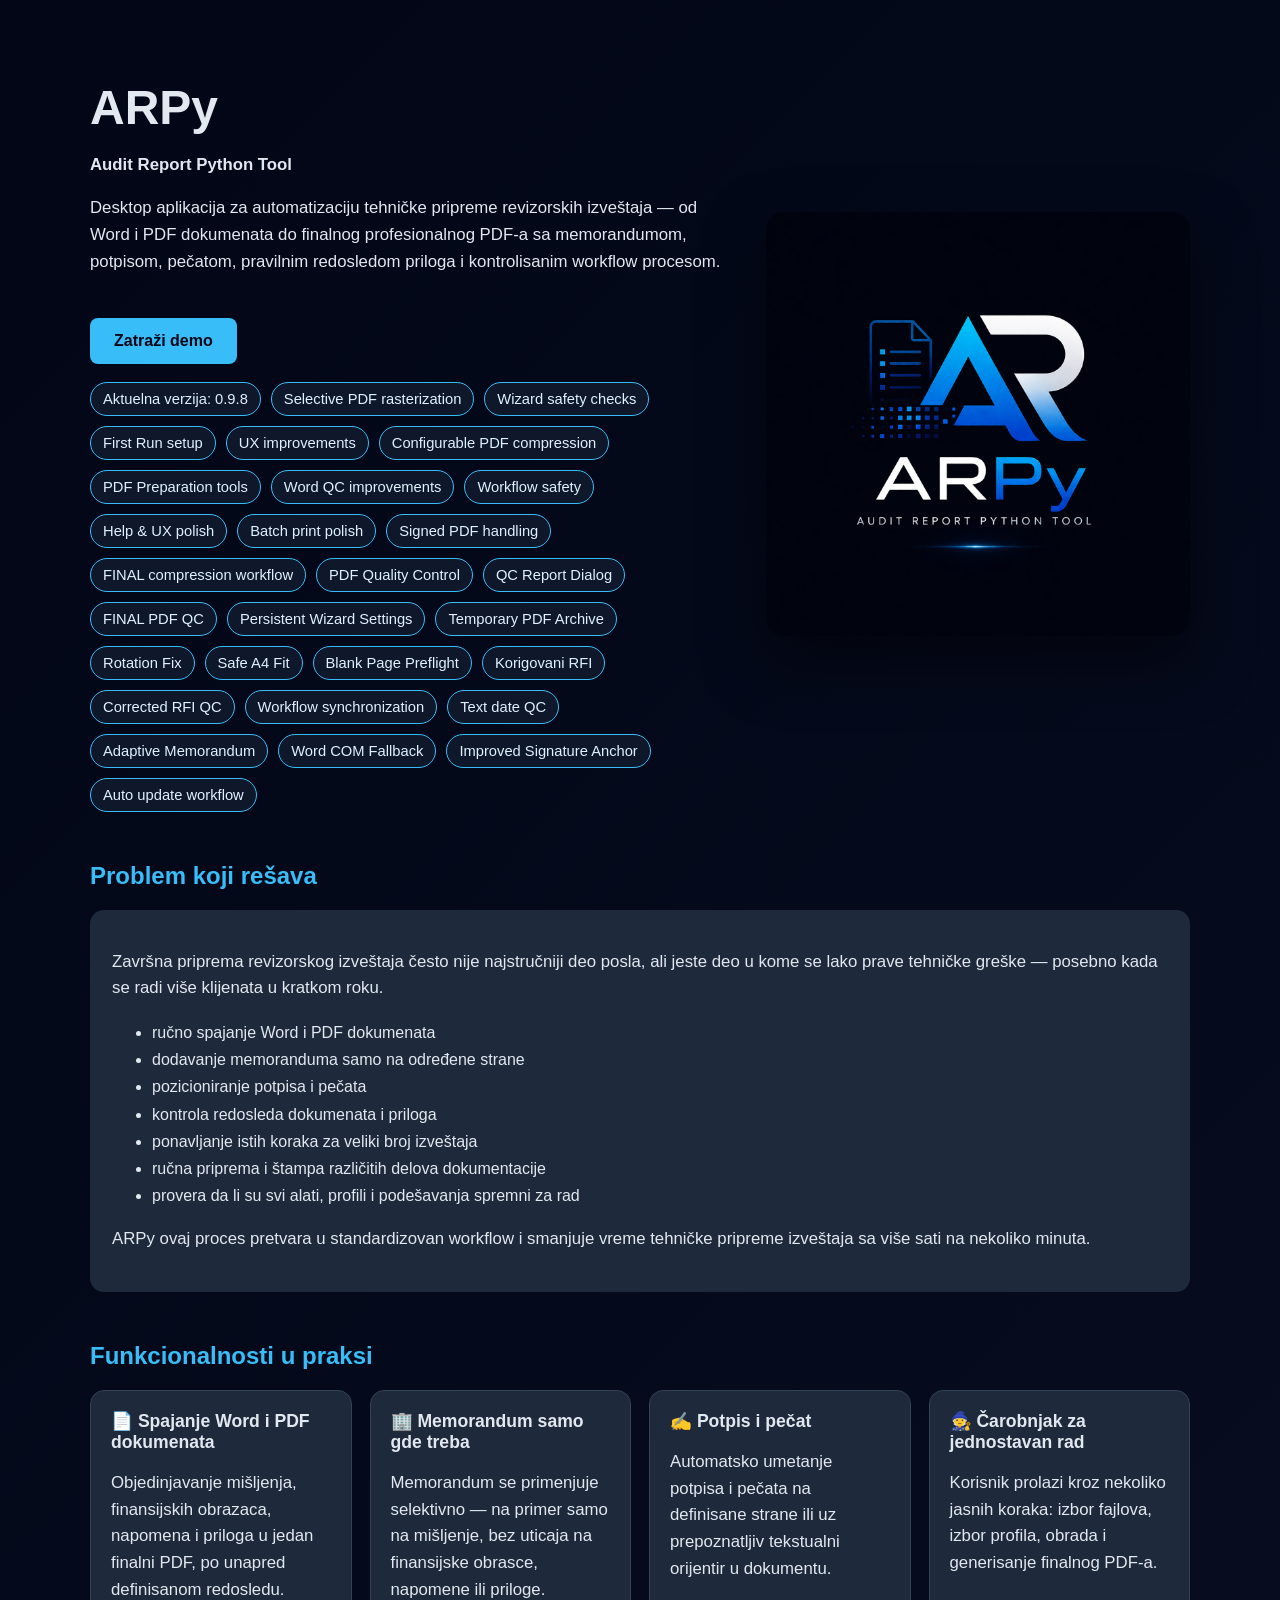
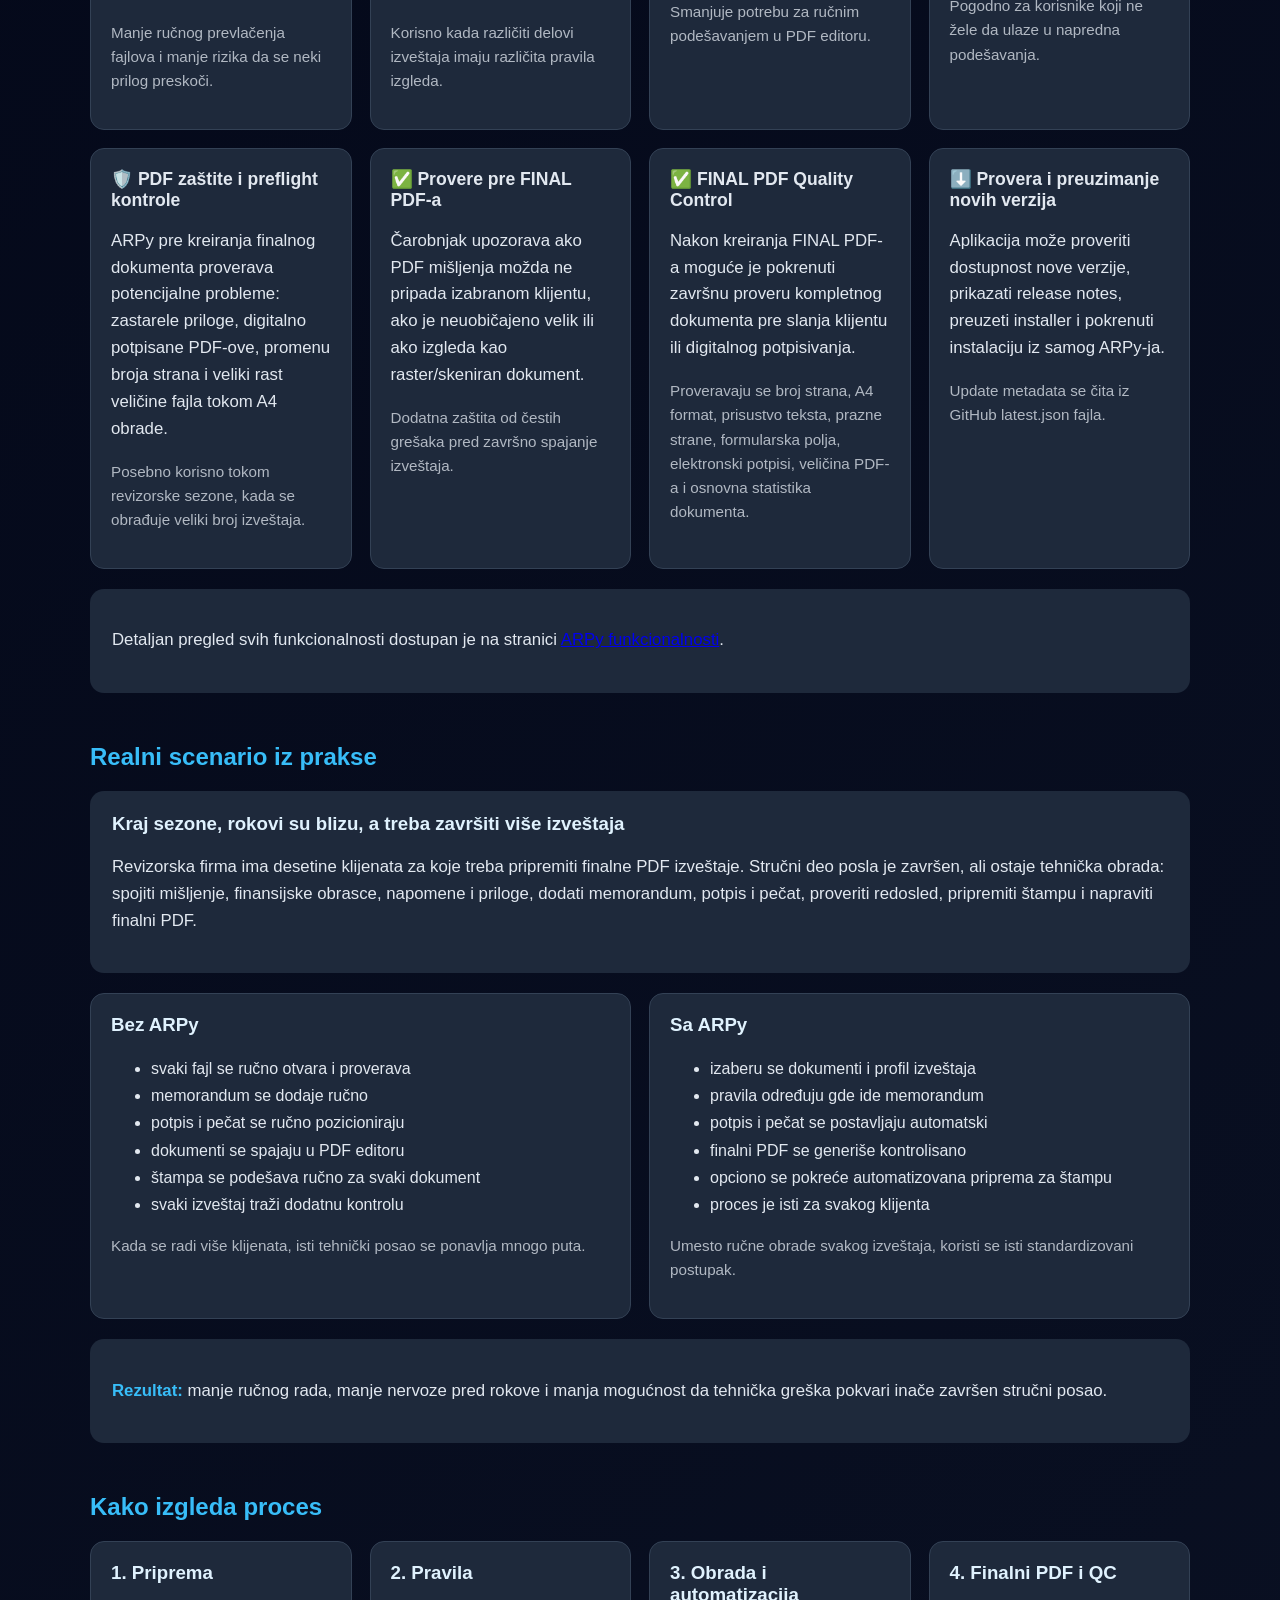
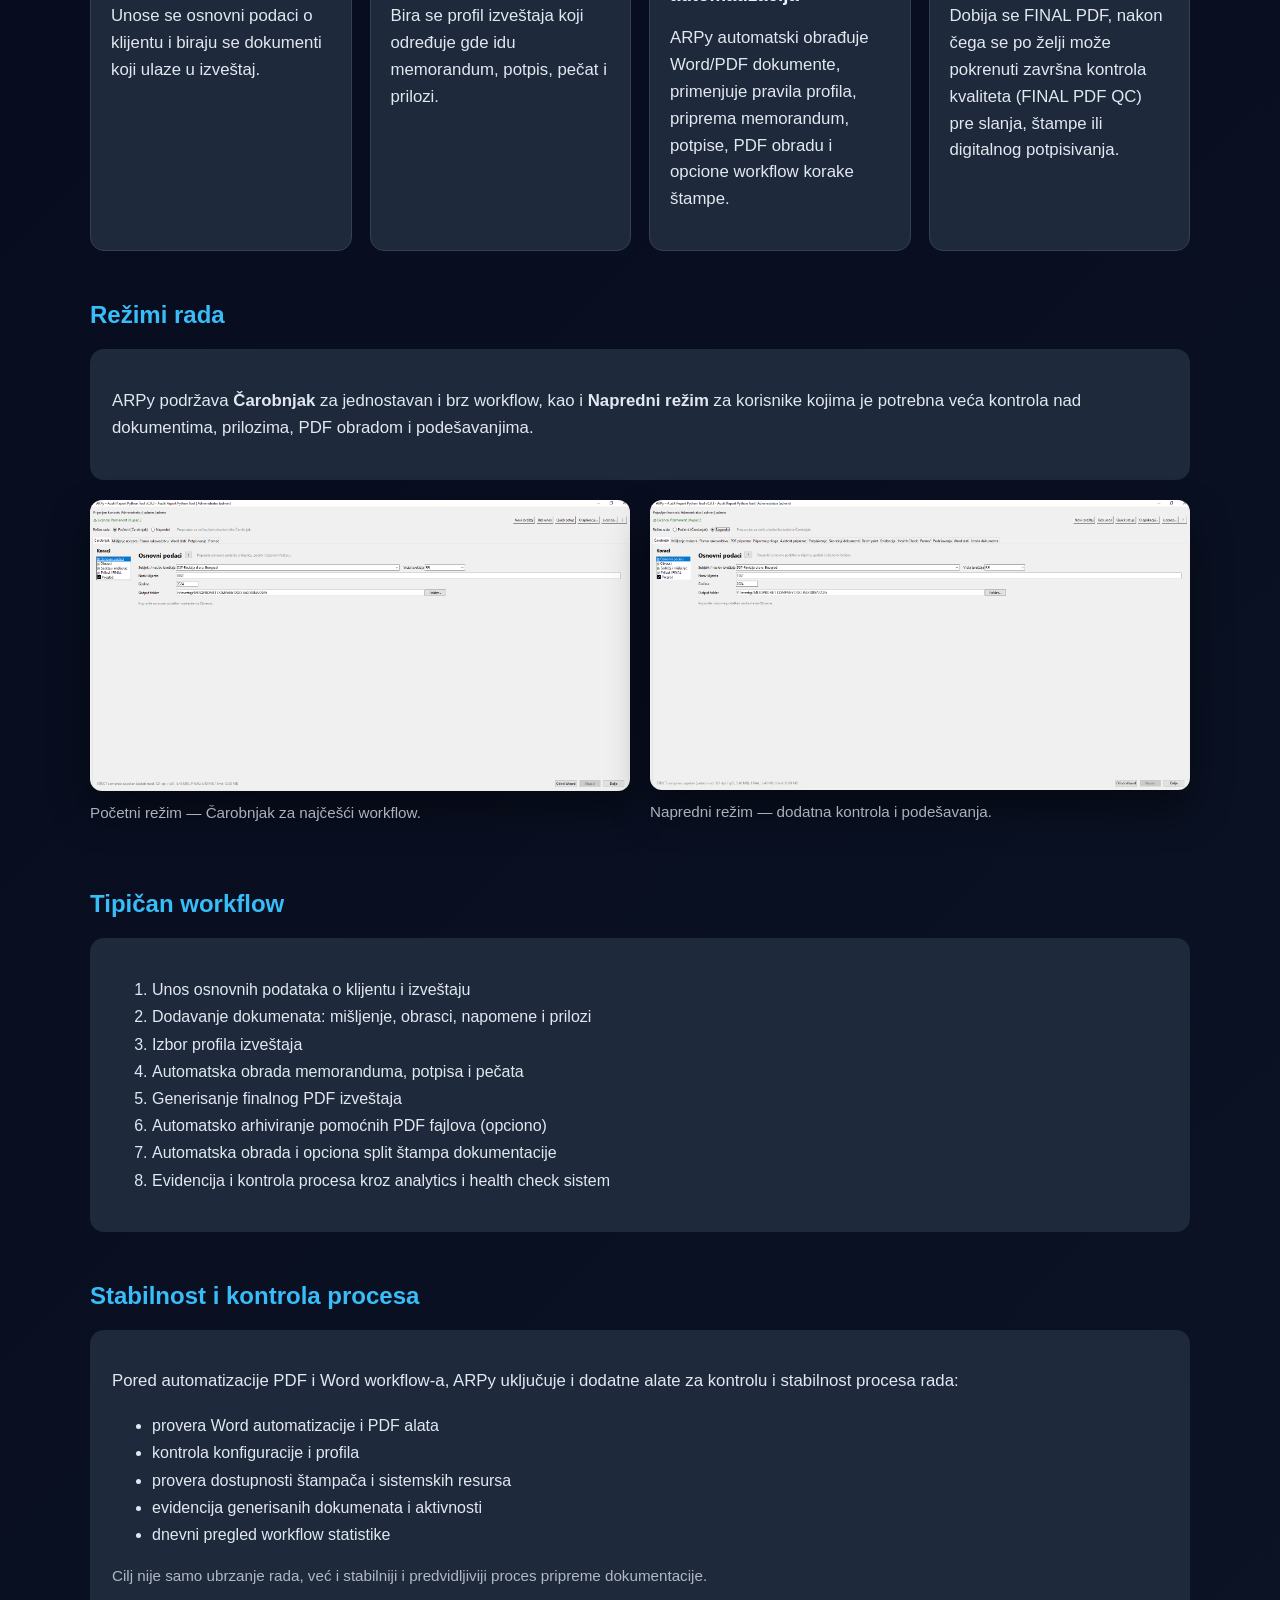
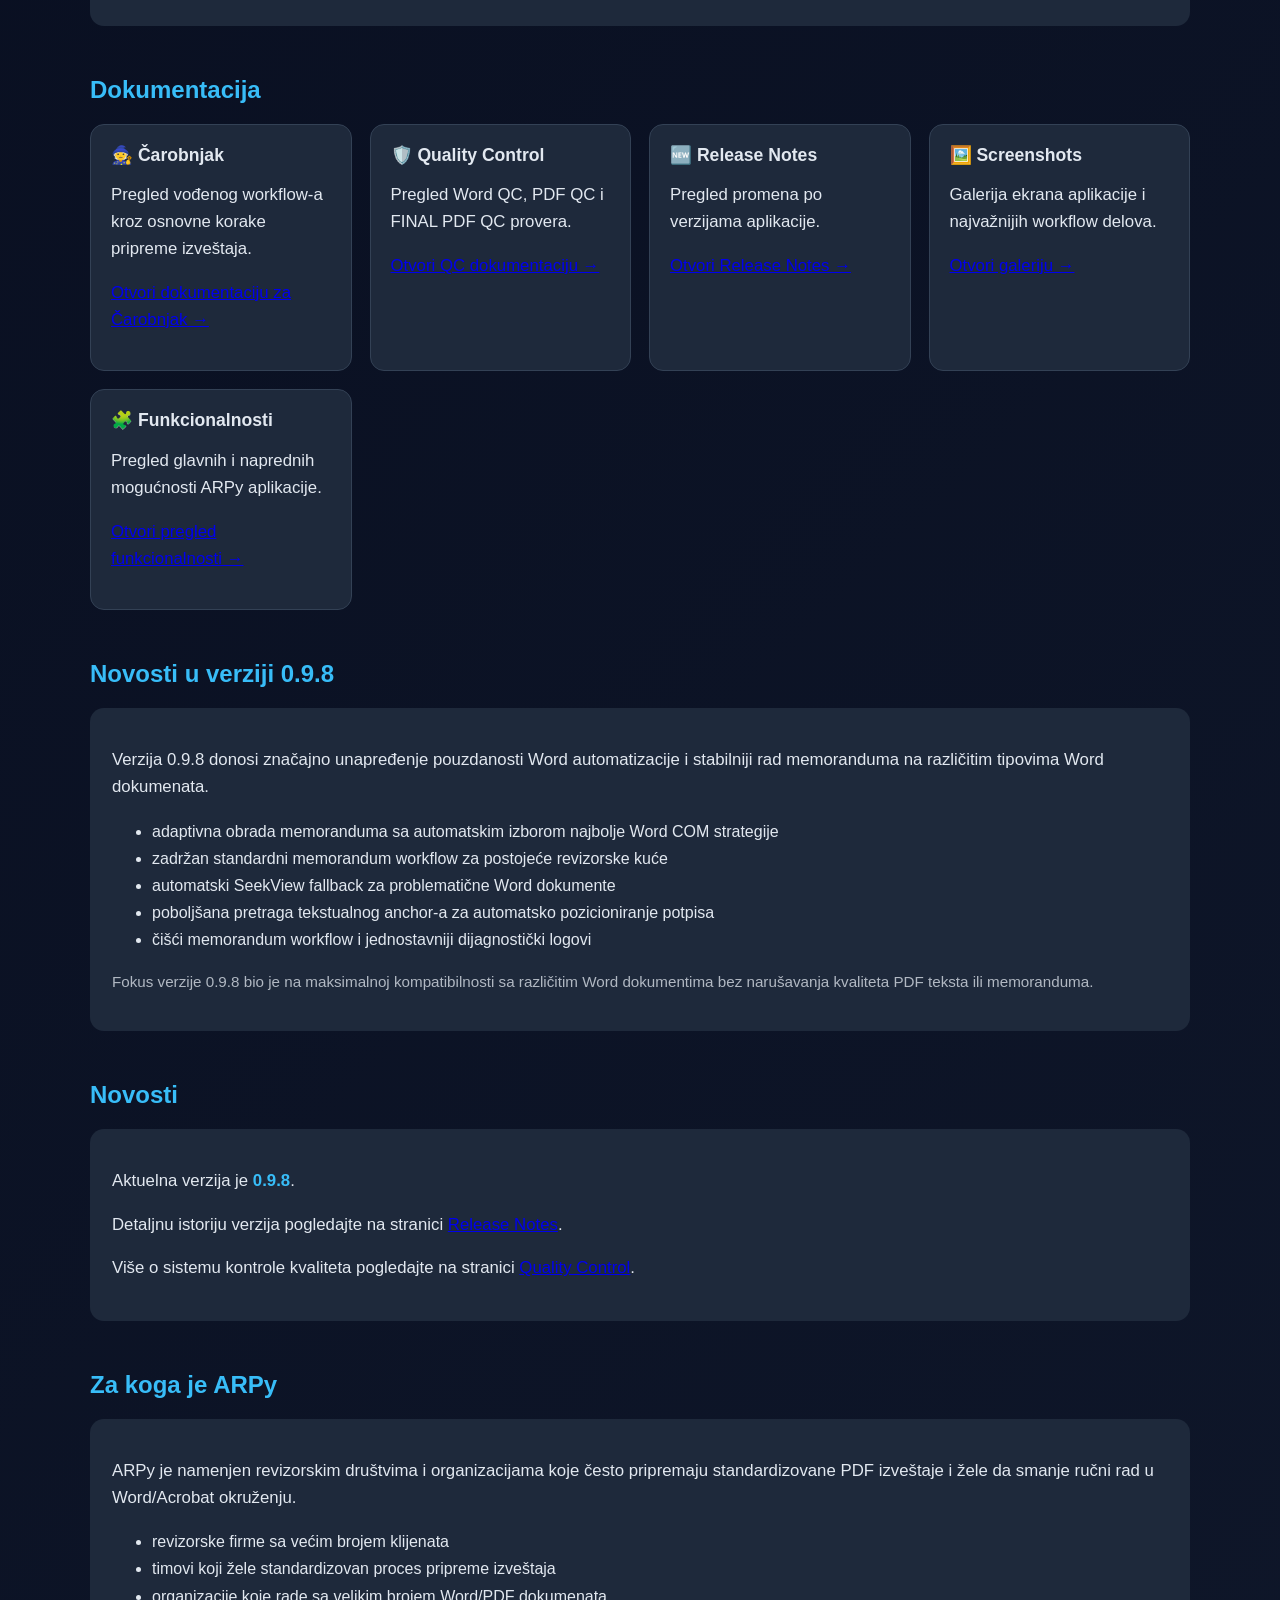
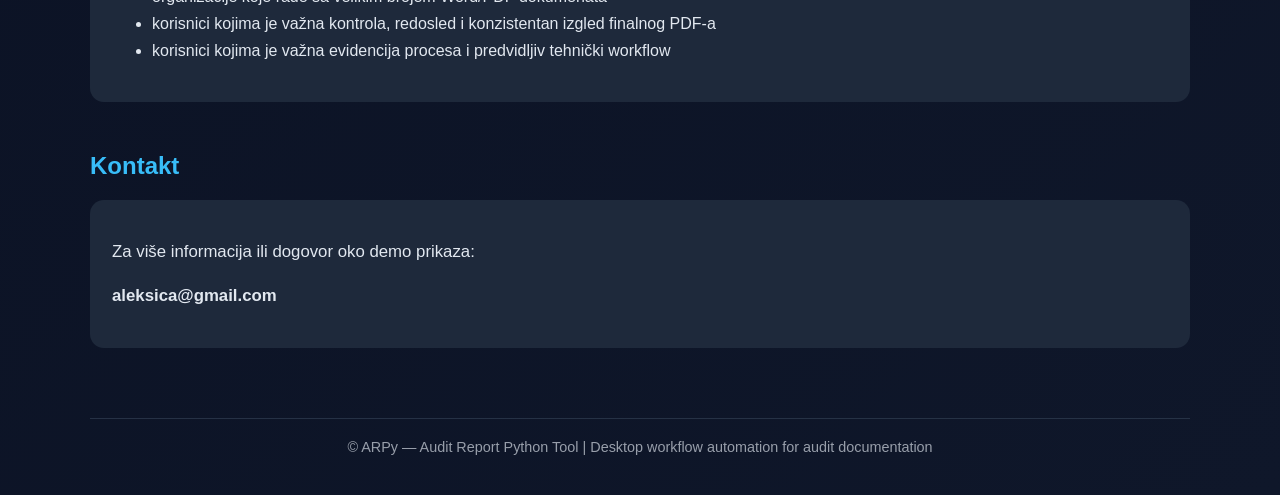
==== commit ebfcd308: "Publish documentation for ARPy v0.9.8, fix 1" ====
--- a/docs/index.html
+++ b/docs/index.html
@@ -23,7 +23,7 @@
       <a href="#kontakt" class="cta">Zatraži demo</a>
 
       <div class="badge-row">
-        <span class="badge">Aktuelna verzija: 0.9.7</span>
+        <span class="badge">Aktuelna verzija: 0.9.8</span>
         <span class="badge">Selective PDF rasterization</span>
         <span class="badge">Wizard safety checks</span>
         <span class="badge">First Run setup</span>
@@ -48,6 +48,9 @@
         <span class="badge">Corrected RFI QC</span>
           <span class="badge">Workflow synchronization</span>
           <span class="badge">Text date QC</span>
+        <span class="badge">Adaptive Memorandum</span>
+        <span class="badge">Word COM Fallback</span>
+        <span class="badge">Improved Signature Anchor</span>
         <span class="badge">Auto update workflow</span>
       </div>
     </div>
@@ -385,33 +388,35 @@
 
 
 
-  <h2>Novosti u verziji 0.9.7</h2>
-
-  <div class="box">
-    <p>
-        Verzija 0.9.7 donosi dodatnu stabilizaciju kompletnog workflow-a između Brzog unosa, Čarobnjaka i Word alata, unapređen Word QC i pouzdaniji rad tokom završnice revizorske sezone.
-    </p>
-
-      <ul>
-          <li>pouzdanija sinhronizacija Brzi unos → Čarobnjak → Word alati</li>
-          <li>TOC sada dosledno koristi izabranu vrstu izveštaja</li>
-          <li>Word QC podržava i tekstualne datume (npr. 01. jul 2026.)</li>
-          <li>poboljšan QC dijalog</li>
-          <li>osvežavanje podrazumevanih štampača u Batch Print modulu</li>
-          <li>zadržana stabilna obrada memoranduma iz verzije 0.9.5</li>
-      </ul>
+  <h2>Novosti u verziji 0.9.8</h2>
+
+  <div class="box">
+
+    <p>
+      Verzija 0.9.8 donosi značajno unapređenje pouzdanosti Word automatizacije
+      i stabilniji rad memoranduma na različitim tipovima Word dokumenata.
+    </p>
+
+    <ul>
+      <li>adaptivna obrada memoranduma sa automatskim izborom najbolje Word COM strategije</li>
+      <li>zadržan standardni memorandum workflow za postojeće revizorske kuće</li>
+      <li>automatski SeekView fallback za problematične Word dokumente</li>
+      <li>poboljšana pretraga tekstualnog anchor-a za automatsko pozicioniranje potpisa</li>
+      <li>čišći memorandum workflow i jednostavniji dijagnostički logovi</li>
+    </ul>
 
     <p class="note">
-      Fokus ove verzije je podrška za korigovane finansijske izveštaje uz očuvanje stabilnog
-      workflow-a tokom završnice revizorske sezone.
-    </p>
+      Fokus verzije 0.9.8 bio je na maksimalnoj kompatibilnosti sa različitim
+      Word dokumentima bez narušavanja kvaliteta PDF teksta ili memoranduma.
+    </p>
+
   </div>
 
   <h2>Novosti</h2>
 
   <div class="box">
     <p>
-      Aktuelna verzija je <span class="highlight">0.9.7</span>.
+      Aktuelna verzija je <span class="highlight">0.9.8</span>.
     </p>
 
     <p>
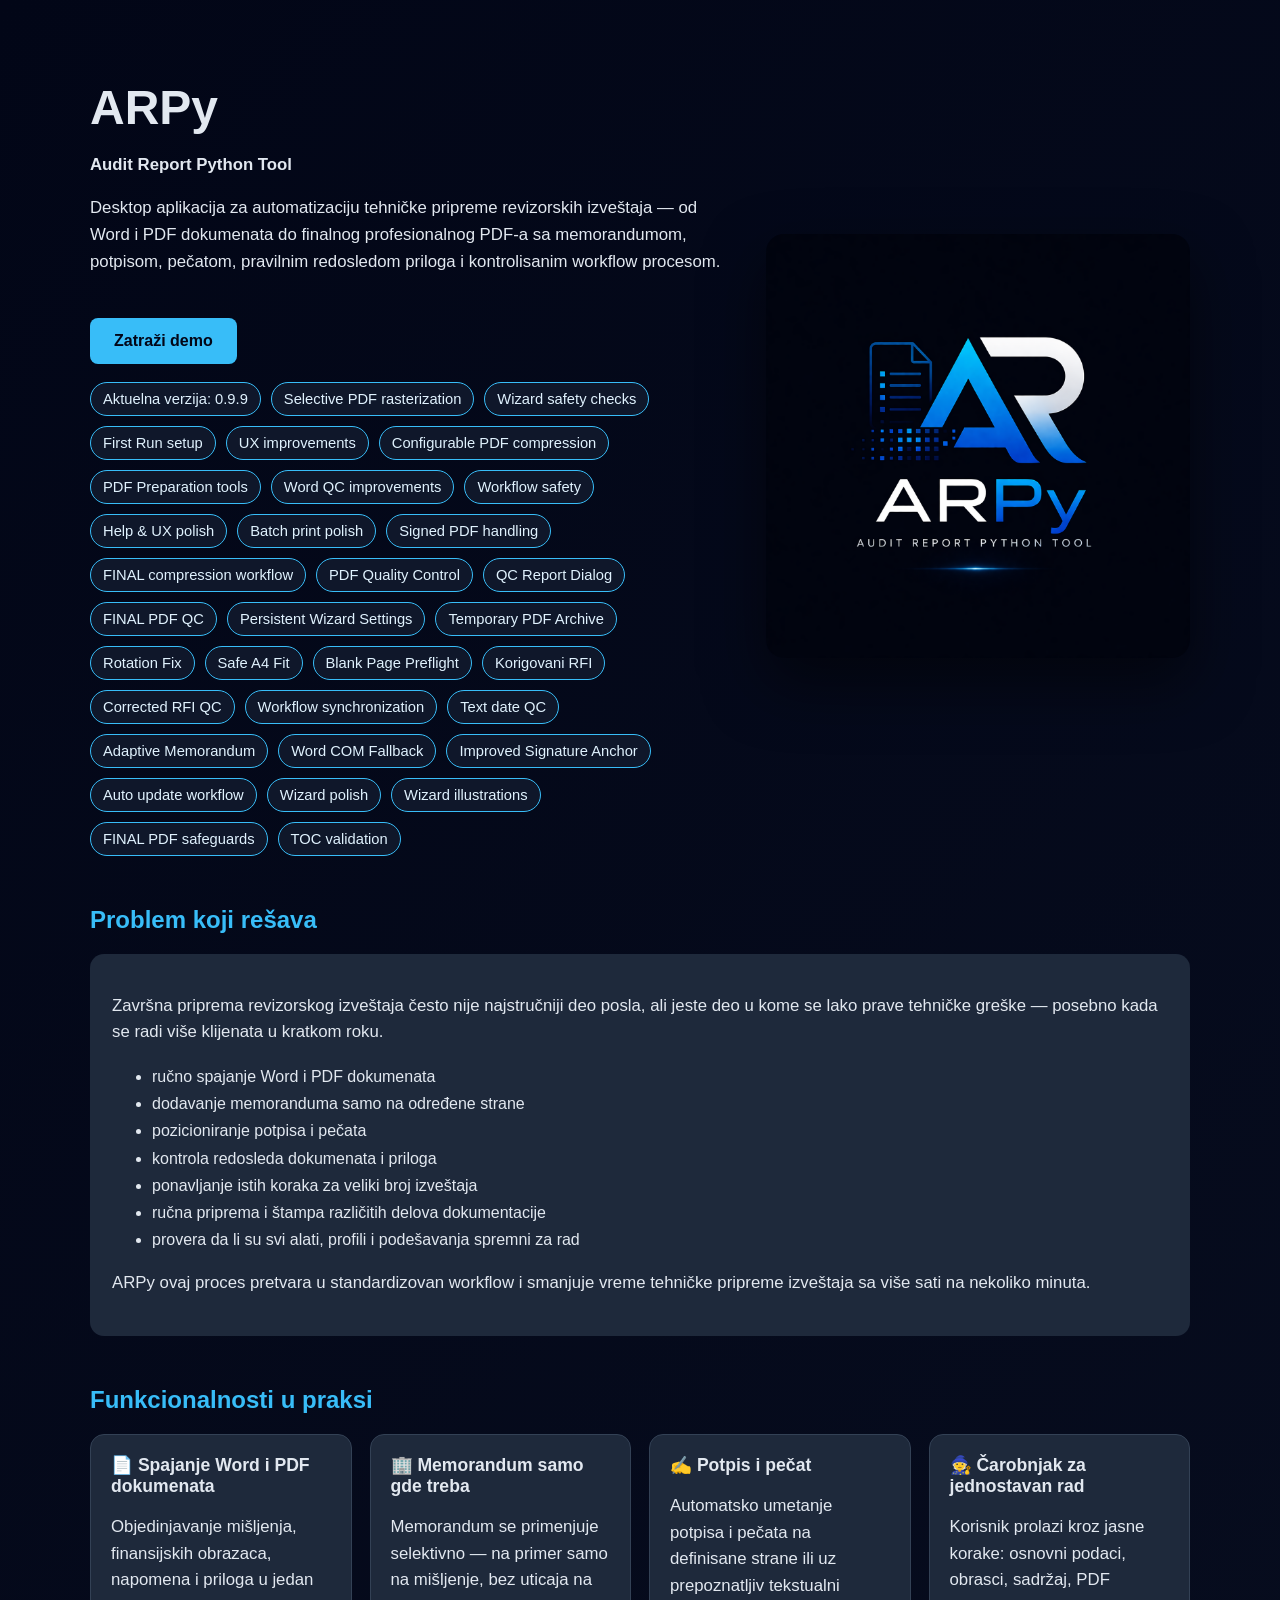
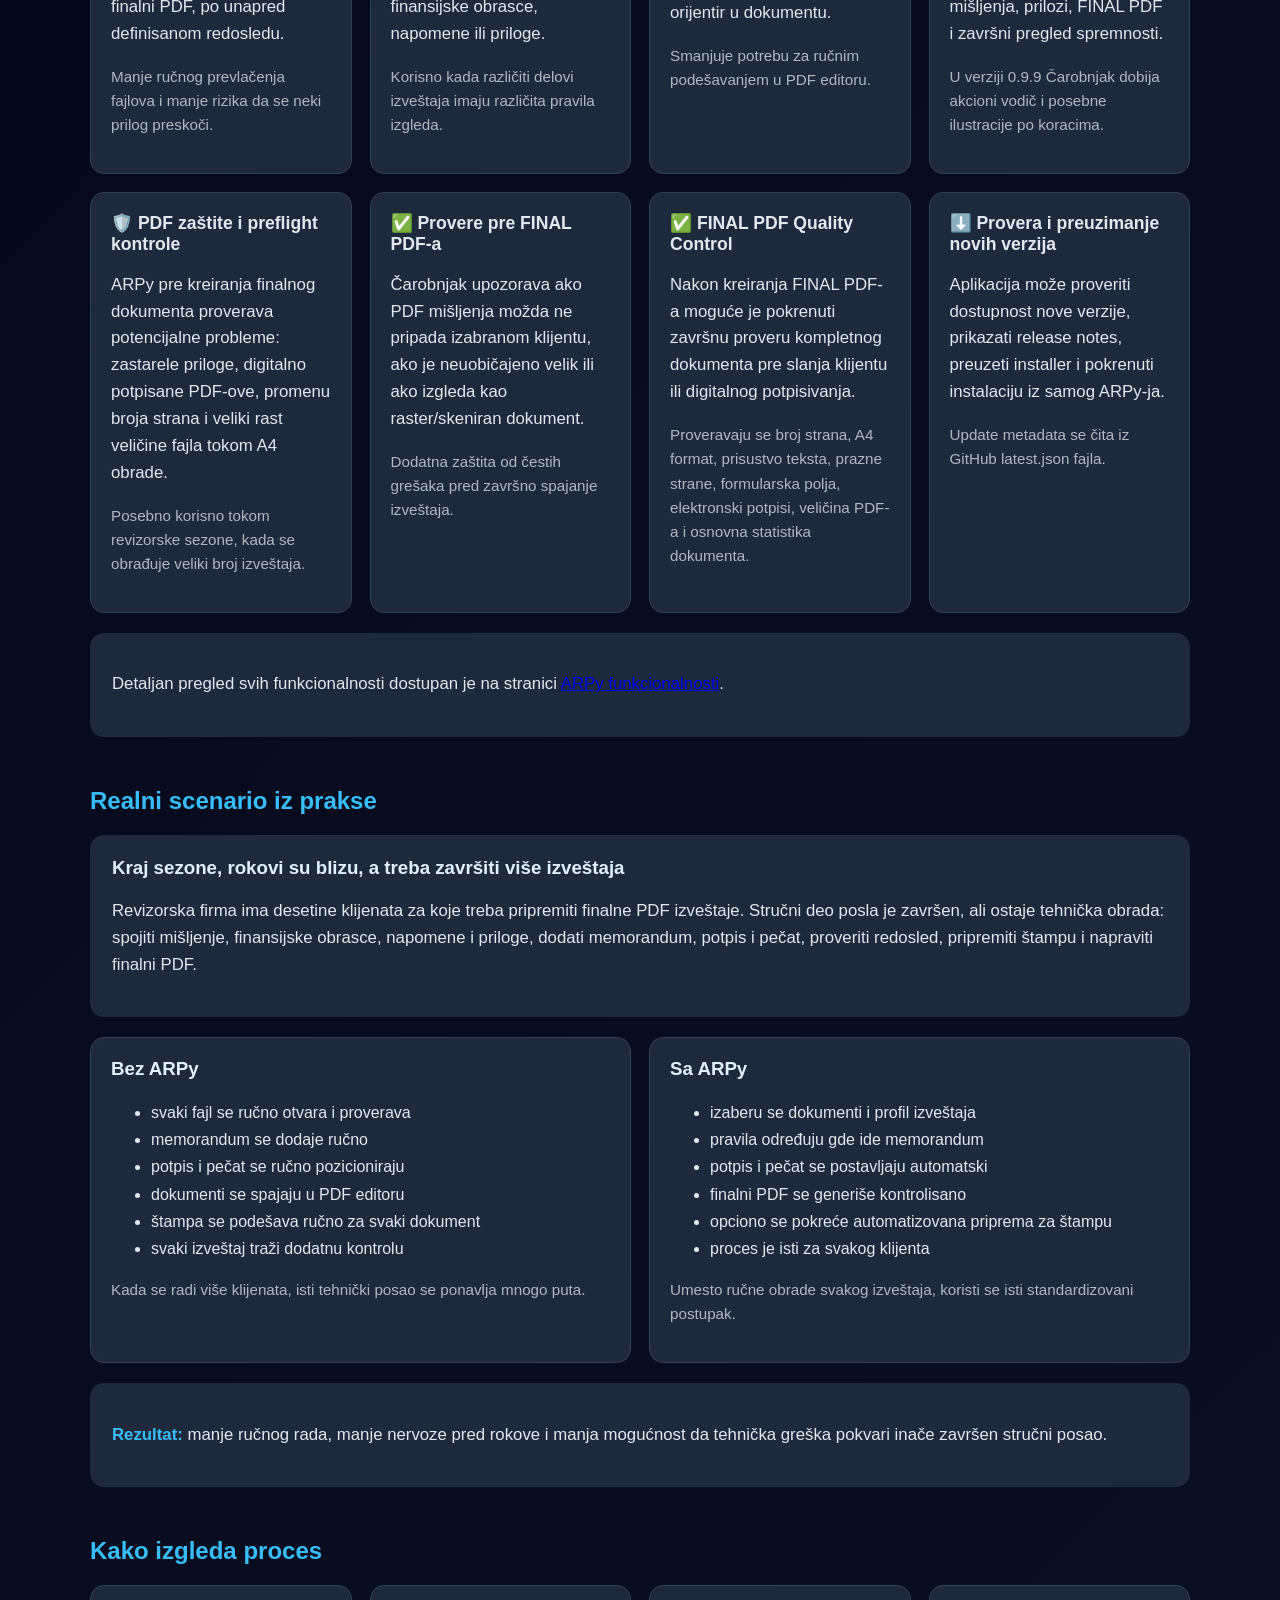
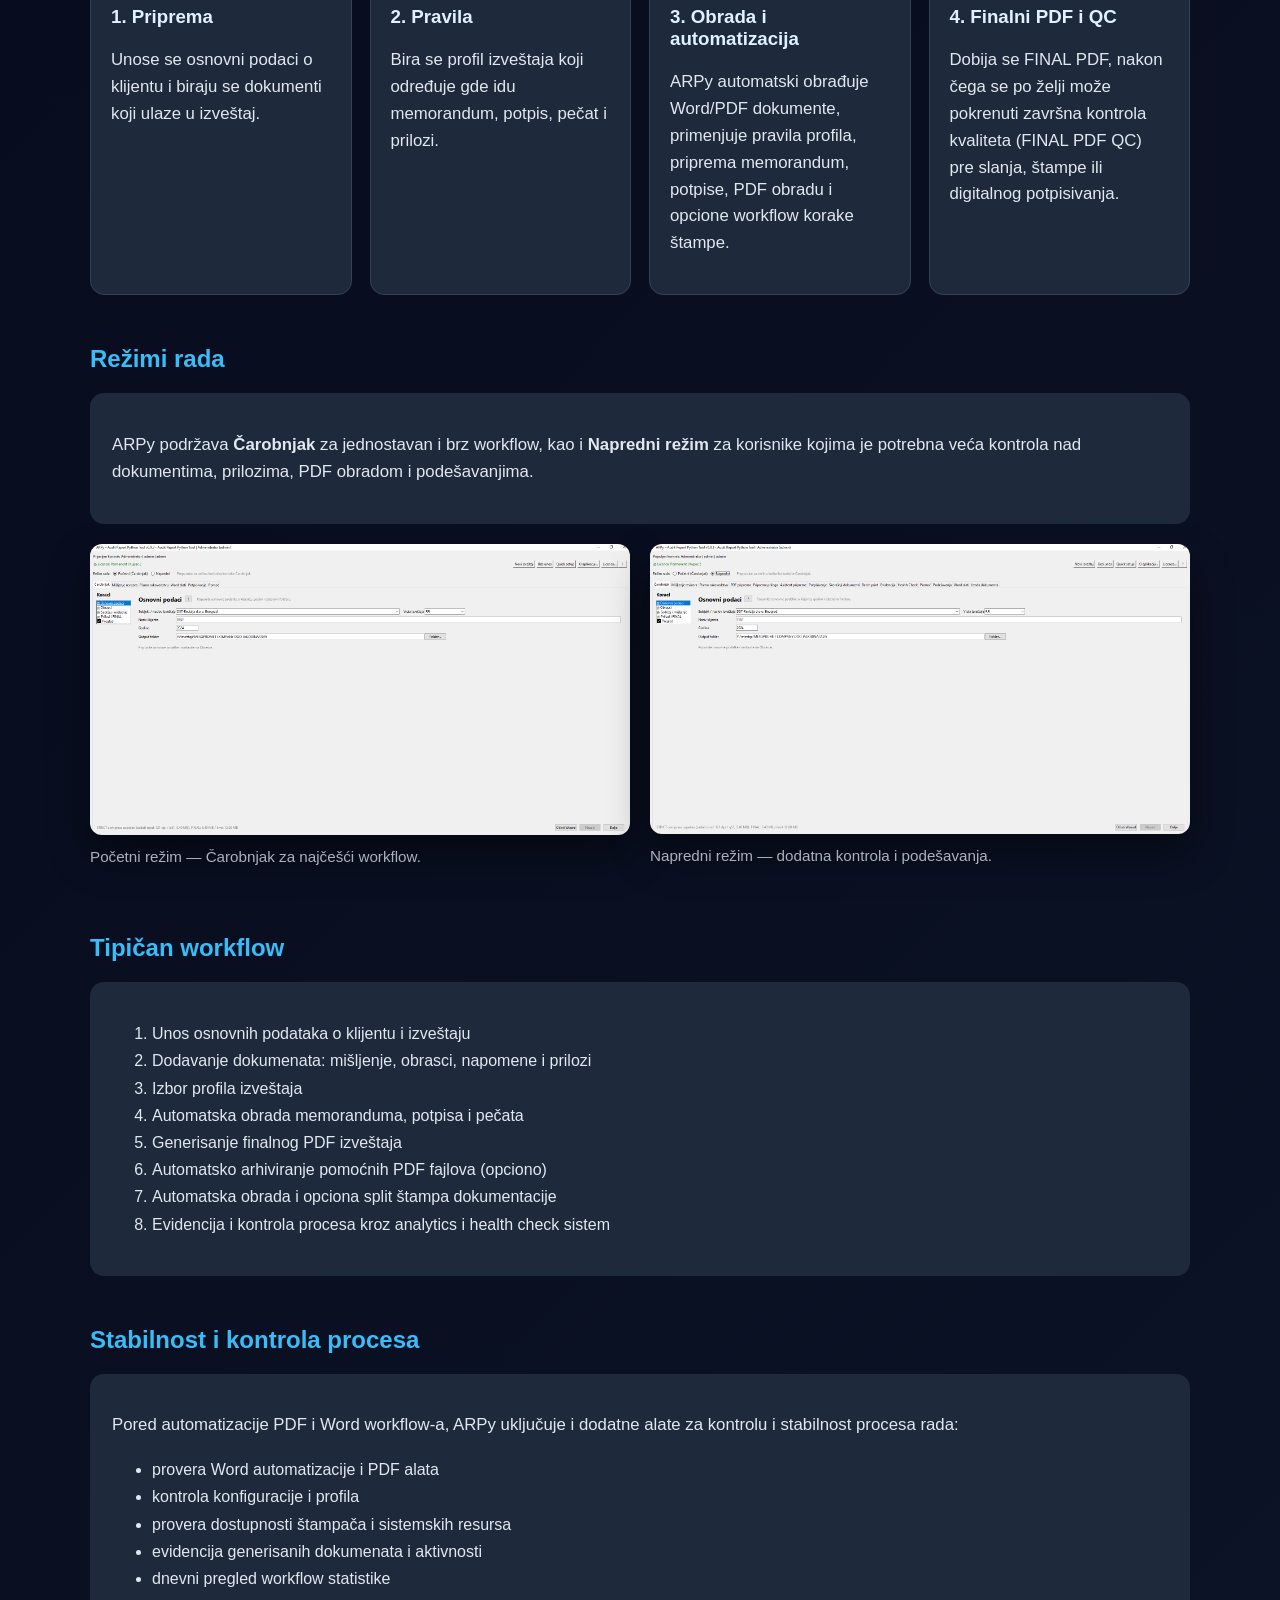
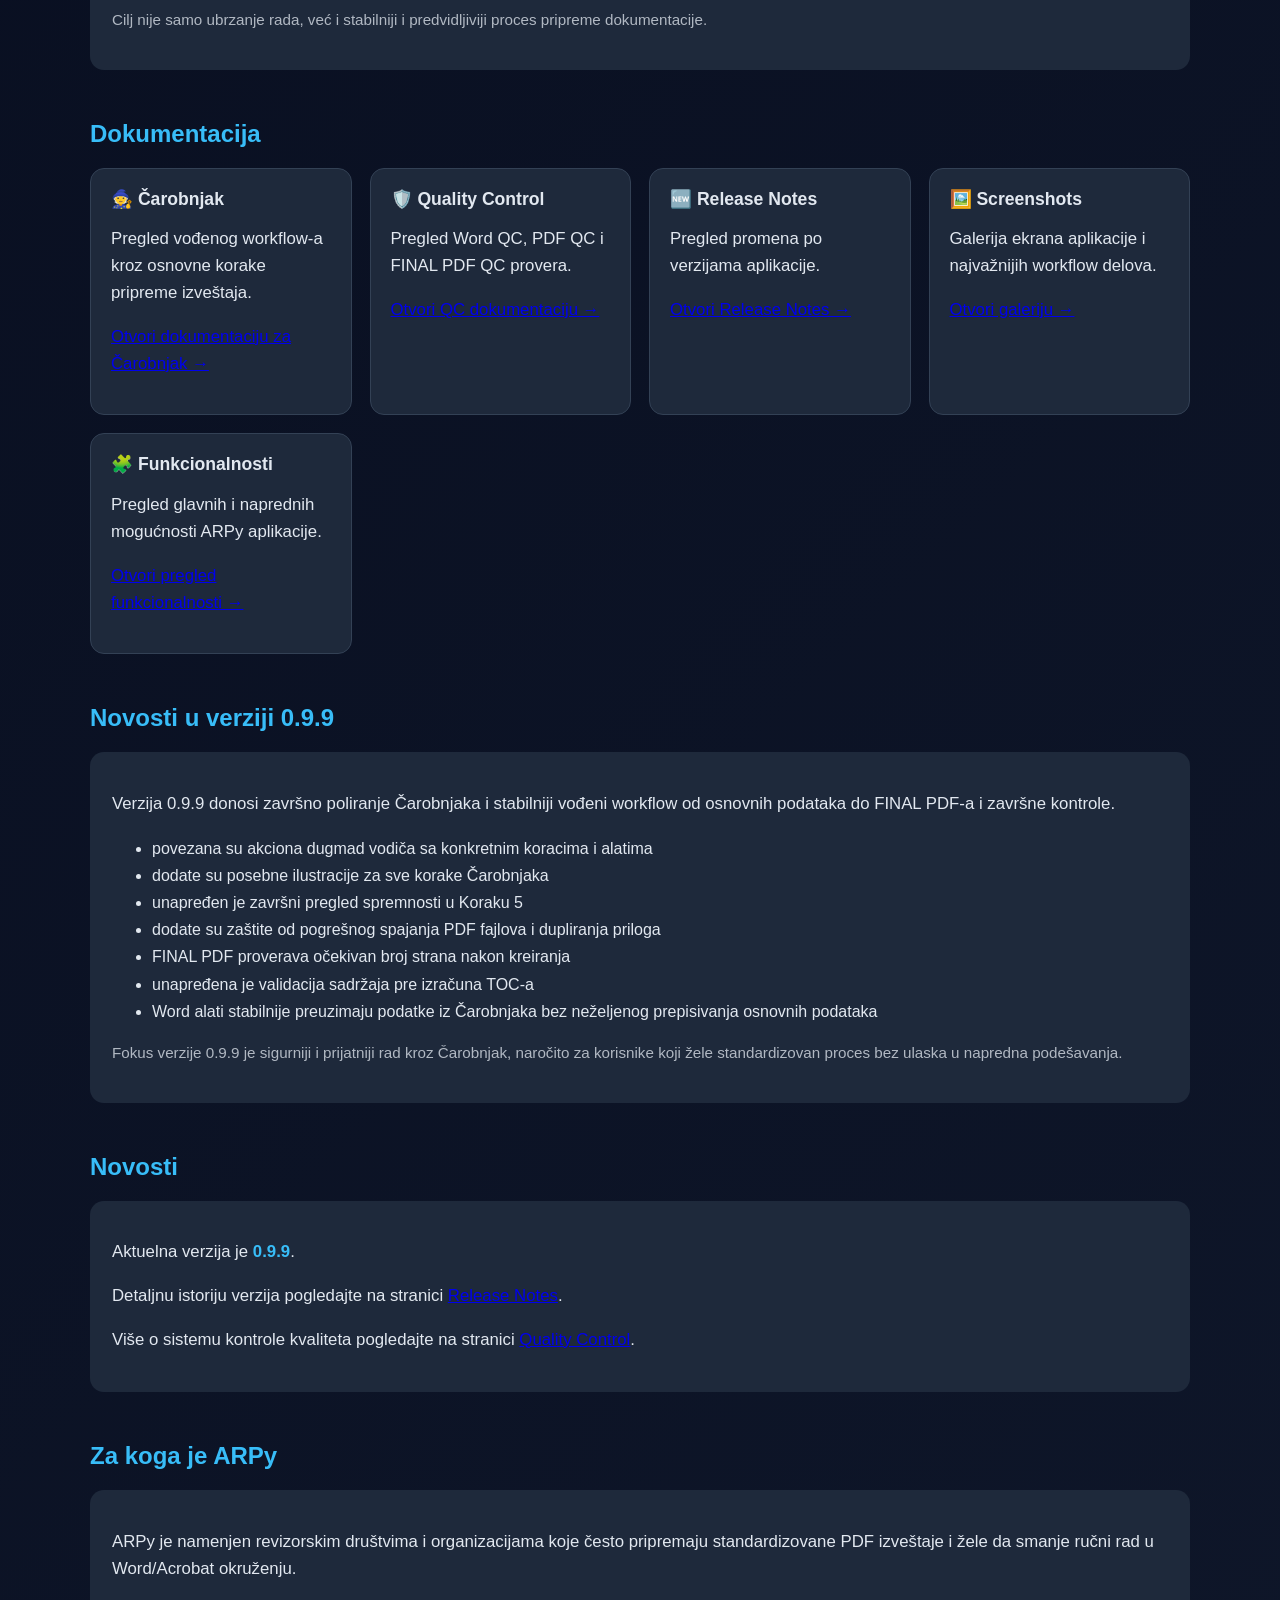
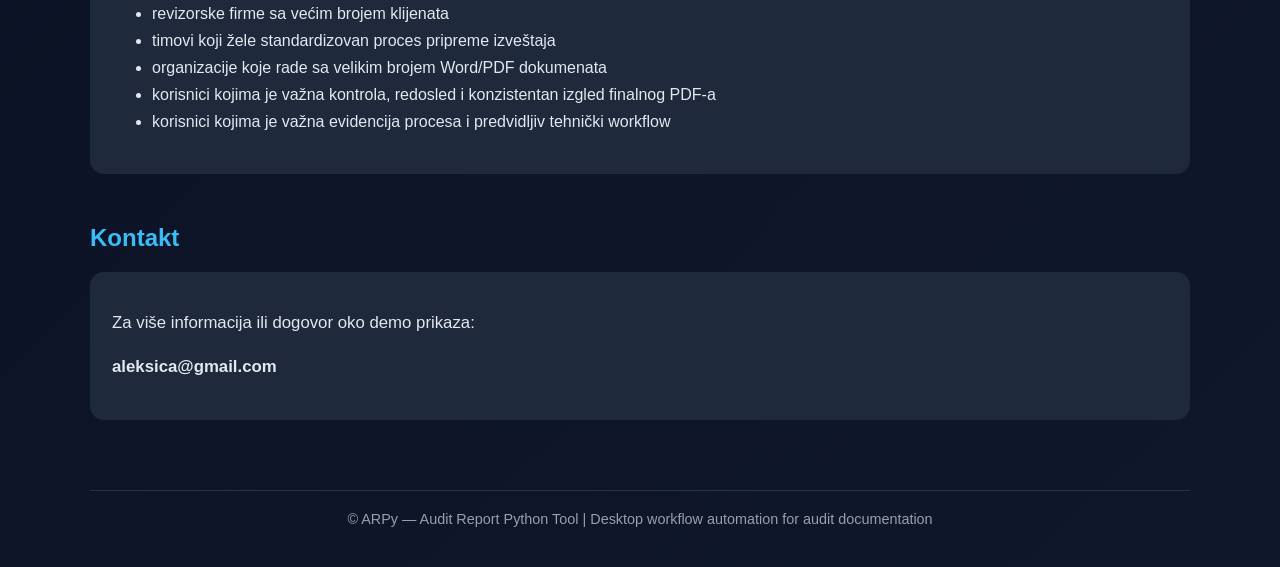
==== commit 19ae9838: "Update documentation for ARPy 0.9.9" ====
--- a/docs/index.html
+++ b/docs/index.html
@@ -23,7 +23,7 @@
       <a href="#kontakt" class="cta">Zatraži demo</a>
 
       <div class="badge-row">
-        <span class="badge">Aktuelna verzija: 0.9.8</span>
+        <span class="badge">Aktuelna verzija: 0.9.9</span>
         <span class="badge">Selective PDF rasterization</span>
         <span class="badge">Wizard safety checks</span>
         <span class="badge">First Run setup</span>
@@ -52,6 +52,10 @@
         <span class="badge">Word COM Fallback</span>
         <span class="badge">Improved Signature Anchor</span>
         <span class="badge">Auto update workflow</span>
+        <span class="badge">Wizard polish</span>
+        <span class="badge">Wizard illustrations</span>
+        <span class="badge">FINAL PDF safeguards</span>
+        <span class="badge">TOC validation</span>
       </div>
     </div>
 
@@ -123,10 +127,10 @@
     <div class="feature">
       <strong>🧙 Čarobnjak za jednostavan rad</strong>
       <p>
-        Korisnik prolazi kroz nekoliko jasnih koraka: izbor fajlova,
-        izbor profila, obrada i generisanje finalnog PDF-a.
-      </p>
-      <p class="note">Pogodno za korisnike koji ne žele da ulaze u napredna podešavanja.</p>
+        Korisnik prolazi kroz jasne korake: osnovni podaci, obrasci, sadržaj,
+        PDF mišljenja, prilozi, FINAL PDF i završni pregled spremnosti.
+      </p>
+      <p class="note">U verziji 0.9.9 Čarobnjak dobija akcioni vodič i posebne ilustracije po koracima.</p>
     </div>
 
 
@@ -388,26 +392,28 @@
 
 
 
-  <h2>Novosti u verziji 0.9.8</h2>
-
-  <div class="box">
-
-    <p>
-      Verzija 0.9.8 donosi značajno unapređenje pouzdanosti Word automatizacije
-      i stabilniji rad memoranduma na različitim tipovima Word dokumenata.
+  <h2>Novosti u verziji 0.9.9</h2>
+
+  <div class="box">
+
+    <p>
+      Verzija 0.9.9 donosi završno poliranje Čarobnjaka i stabilniji vođeni workflow
+      od osnovnih podataka do FINAL PDF-a i završne kontrole.
     </p>
 
     <ul>
-      <li>adaptivna obrada memoranduma sa automatskim izborom najbolje Word COM strategije</li>
-      <li>zadržan standardni memorandum workflow za postojeće revizorske kuće</li>
-      <li>automatski SeekView fallback za problematične Word dokumente</li>
-      <li>poboljšana pretraga tekstualnog anchor-a za automatsko pozicioniranje potpisa</li>
-      <li>čišći memorandum workflow i jednostavniji dijagnostički logovi</li>
+      <li>povezana su akciona dugmad vodiča sa konkretnim koracima i alatima</li>
+      <li>dodate su posebne ilustracije za sve korake Čarobnjaka</li>
+      <li>unapređen je završni pregled spremnosti u Koraku 5</li>
+      <li>dodate su zaštite od pogrešnog spajanja PDF fajlova i dupliranja priloga</li>
+      <li>FINAL PDF proverava očekivan broj strana nakon kreiranja</li>
+      <li>unapređena je validacija sadržaja pre izračuna TOC-a</li>
+      <li>Word alati stabilnije preuzimaju podatke iz Čarobnjaka bez neželjenog prepisivanja osnovnih podataka</li>
     </ul>
 
     <p class="note">
-      Fokus verzije 0.9.8 bio je na maksimalnoj kompatibilnosti sa različitim
-      Word dokumentima bez narušavanja kvaliteta PDF teksta ili memoranduma.
+      Fokus verzije 0.9.9 je sigurniji i prijatniji rad kroz Čarobnjak, naročito za korisnike
+      koji žele standardizovan proces bez ulaska u napredna podešavanja.
     </p>
 
   </div>
@@ -416,7 +422,7 @@
 
   <div class="box">
     <p>
-      Aktuelna verzija je <span class="highlight">0.9.8</span>.
+      Aktuelna verzija je <span class="highlight">0.9.9</span>.
     </p>
 
     <p>
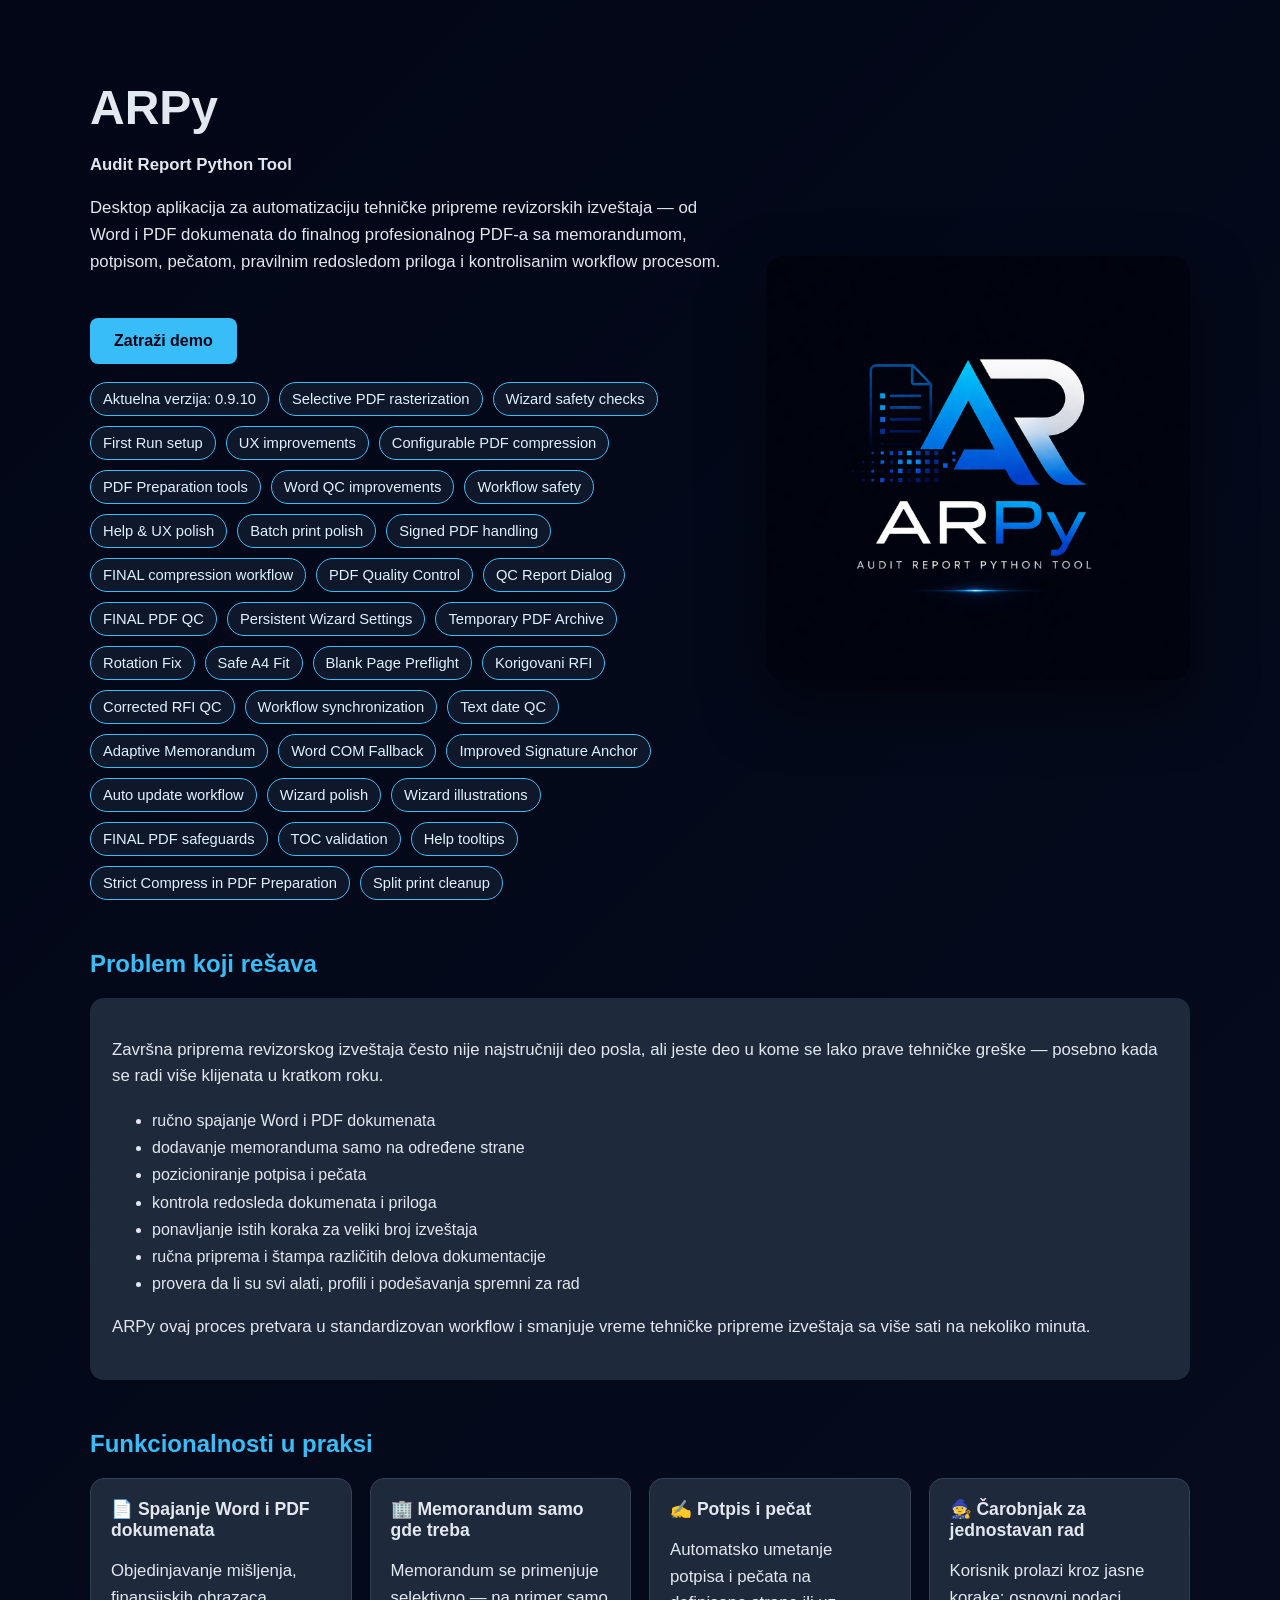
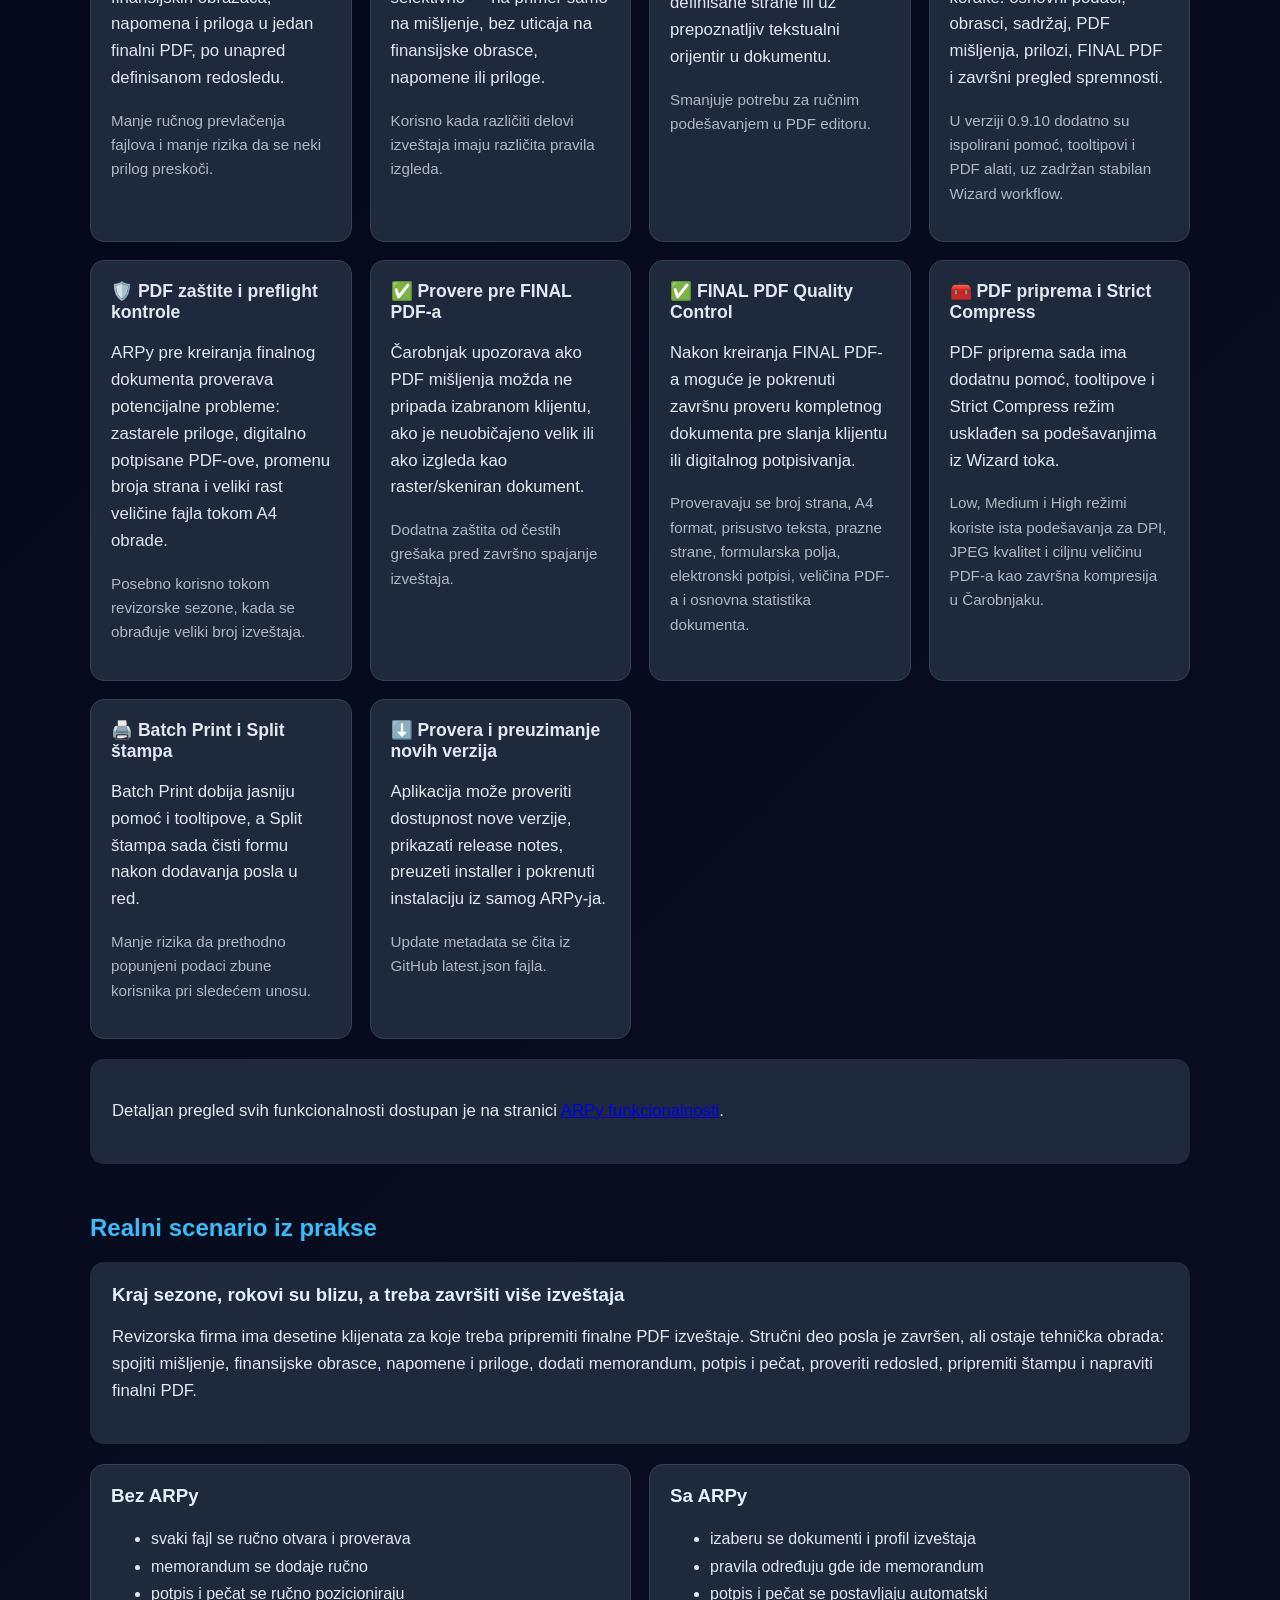
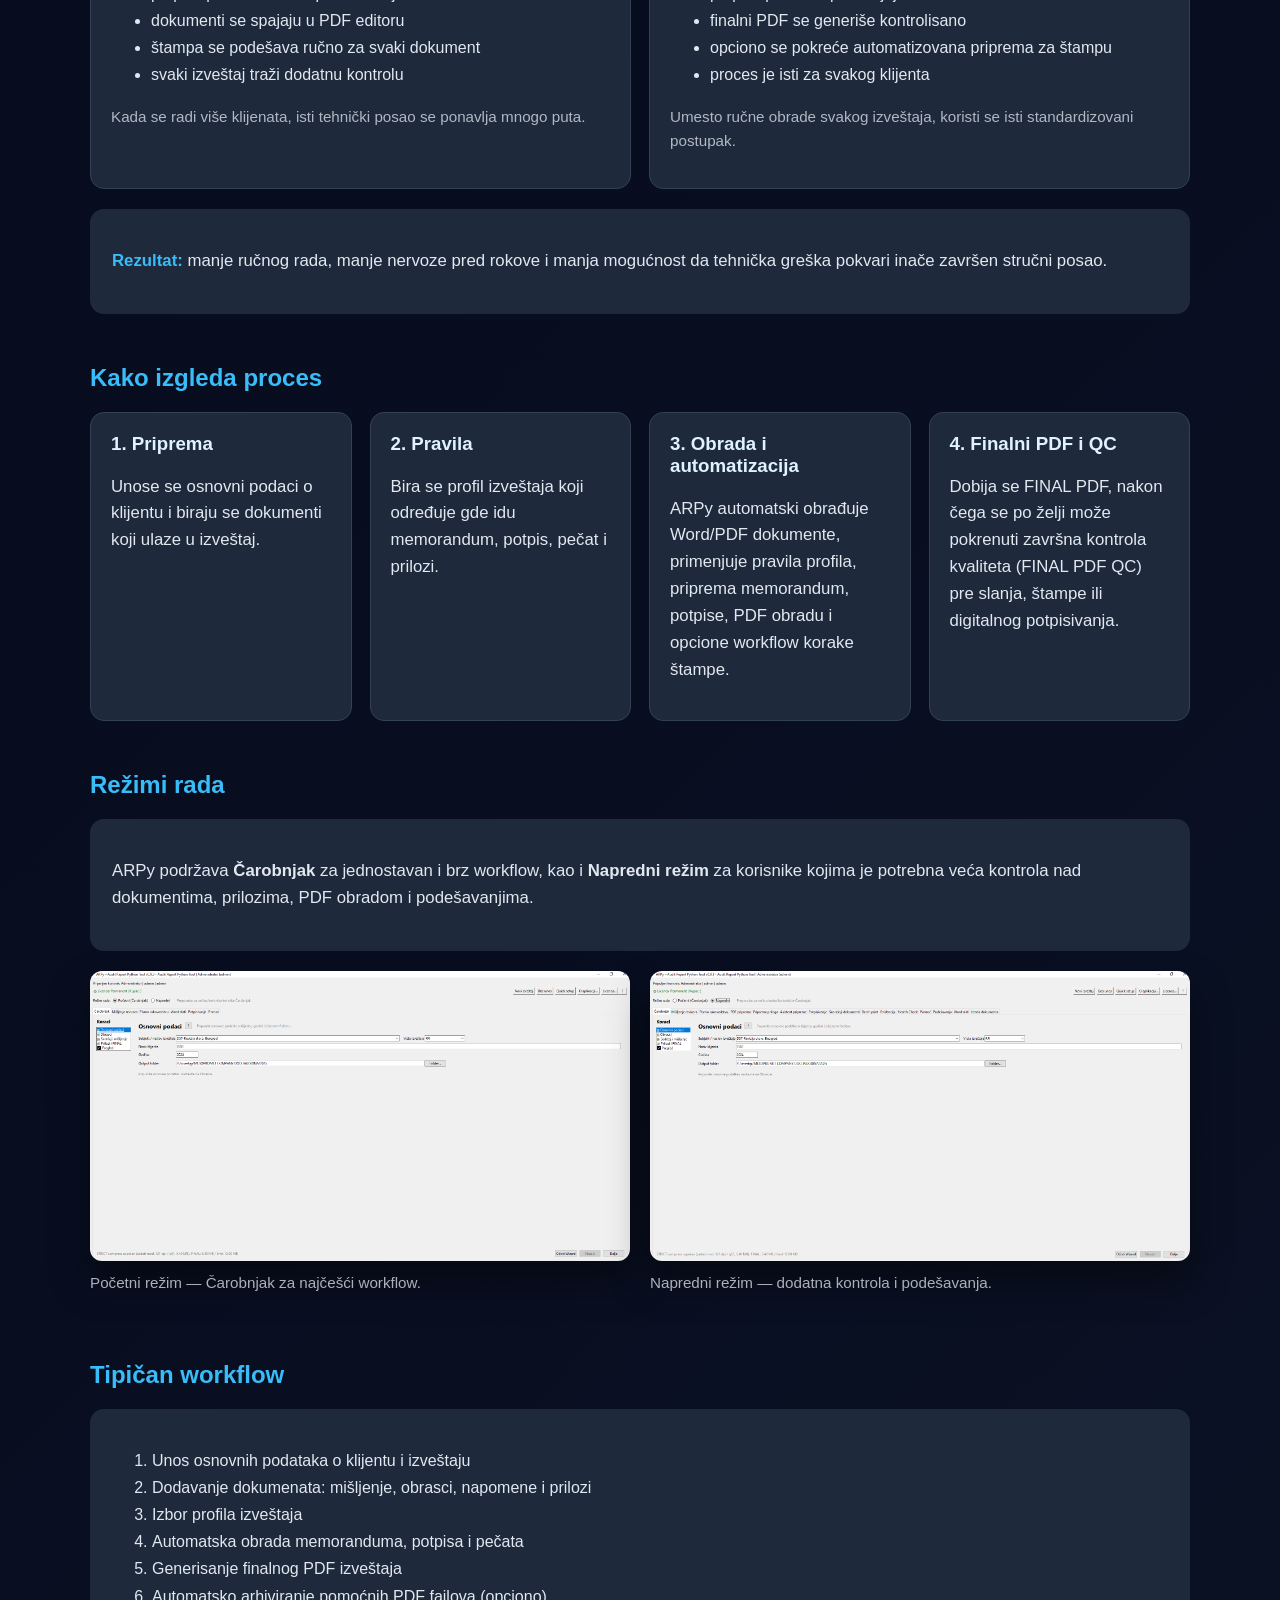
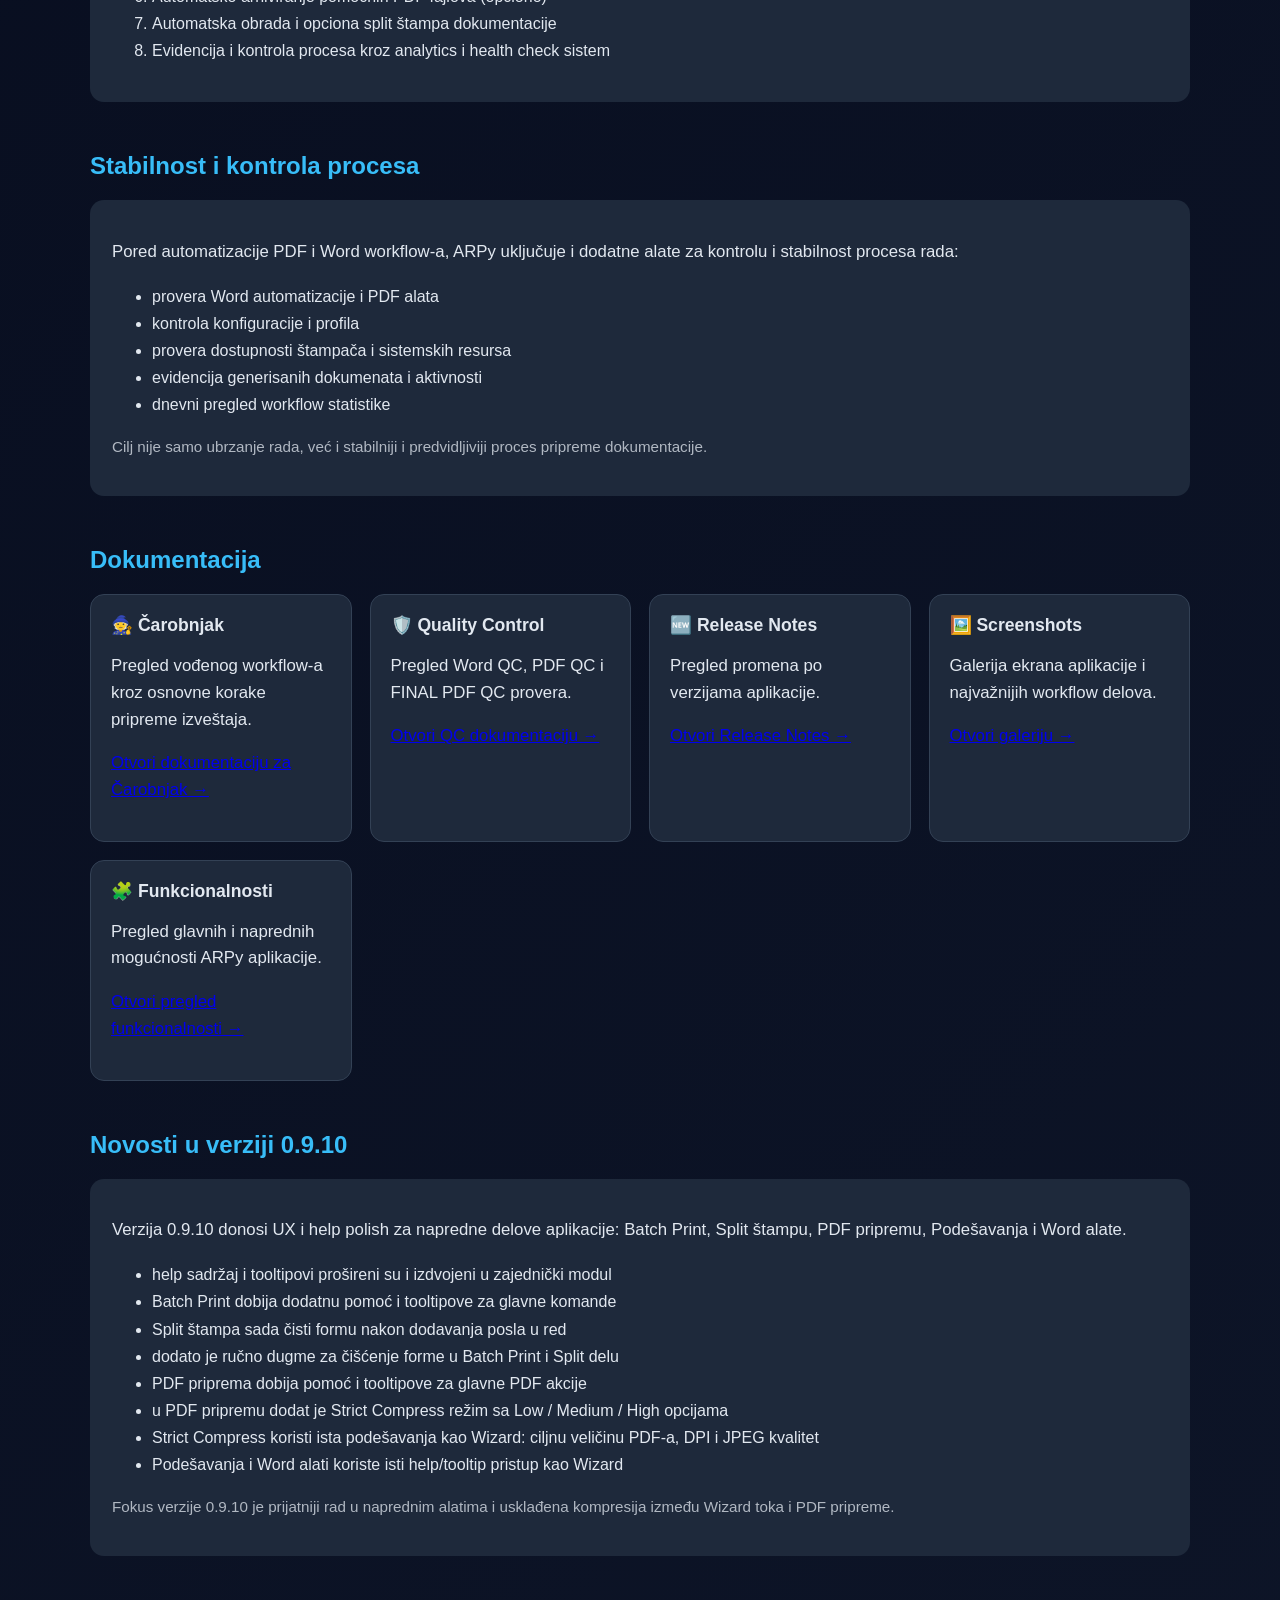
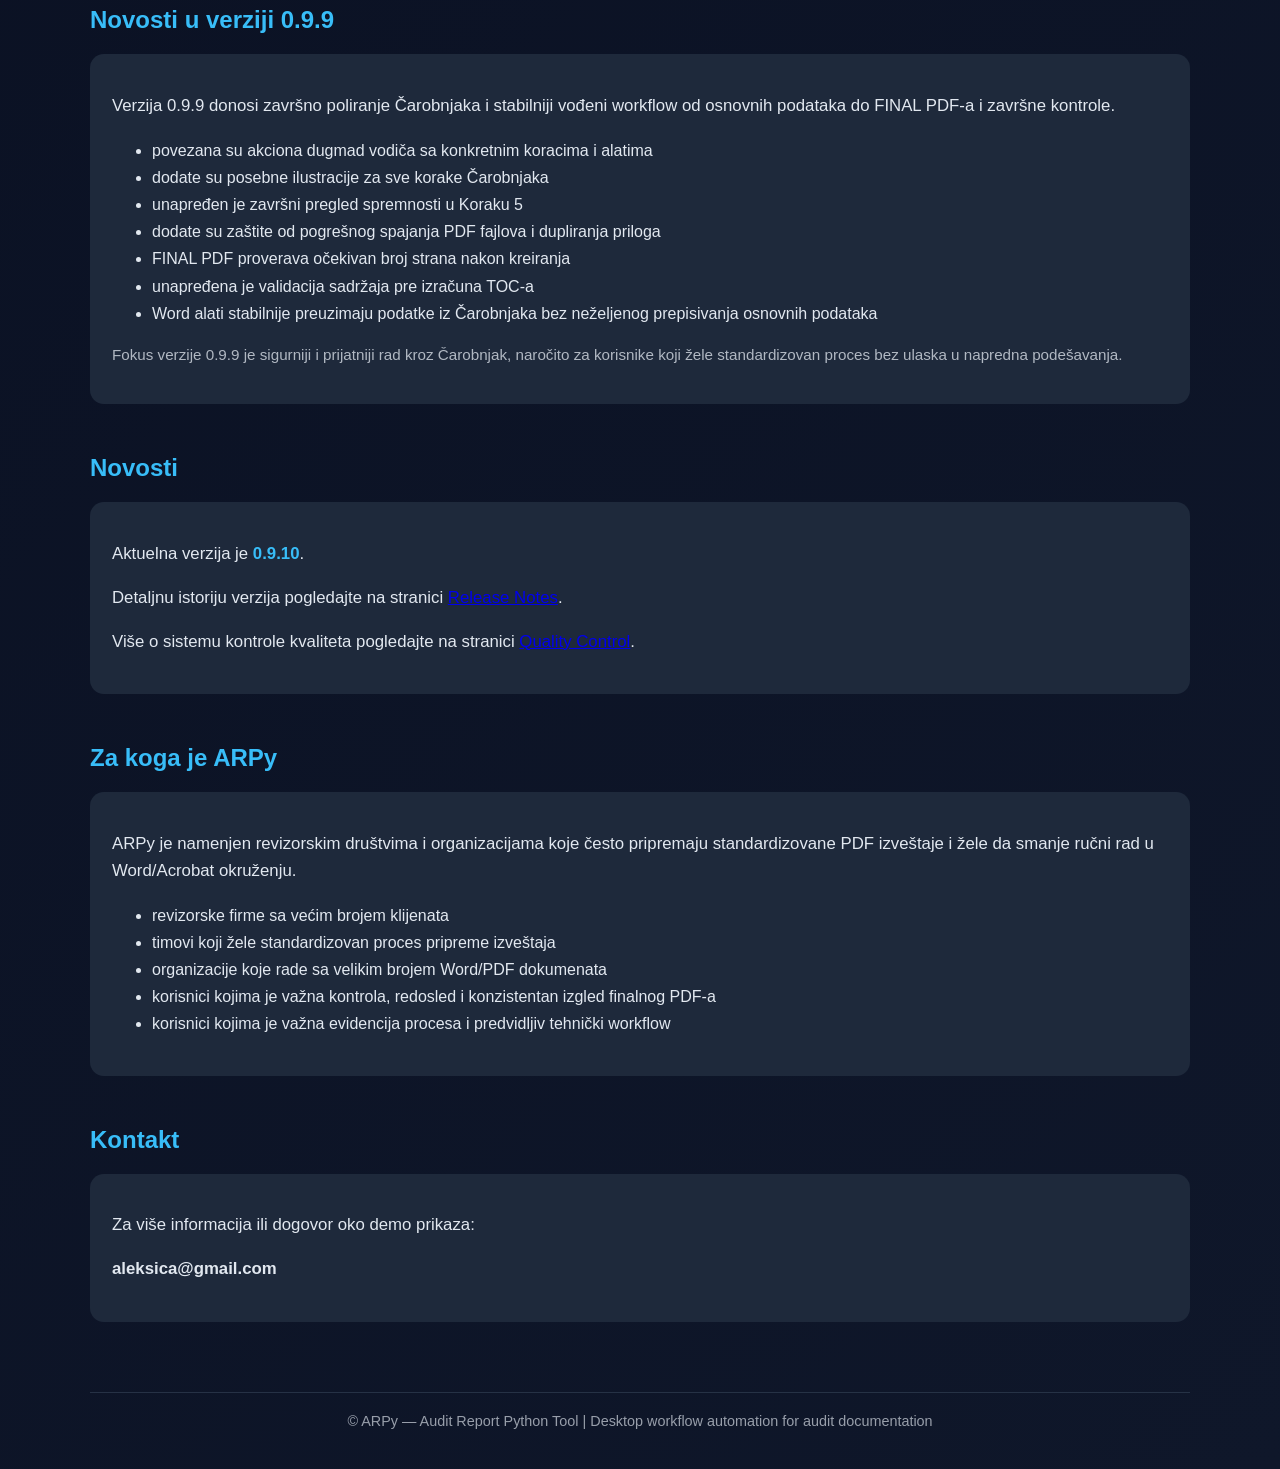
==== commit b1ca6e94: "Update documentation for ARPy 0.9.10" ====
--- a/docs/index.html
+++ b/docs/index.html
@@ -23,7 +23,7 @@
       <a href="#kontakt" class="cta">Zatraži demo</a>
 
       <div class="badge-row">
-        <span class="badge">Aktuelna verzija: 0.9.9</span>
+        <span class="badge">Aktuelna verzija: 0.9.10</span>
         <span class="badge">Selective PDF rasterization</span>
         <span class="badge">Wizard safety checks</span>
         <span class="badge">First Run setup</span>
@@ -56,6 +56,9 @@
         <span class="badge">Wizard illustrations</span>
         <span class="badge">FINAL PDF safeguards</span>
         <span class="badge">TOC validation</span>
+        <span class="badge">Help tooltips</span>
+        <span class="badge">Strict Compress in PDF Preparation</span>
+        <span class="badge">Split print cleanup</span>
       </div>
     </div>
 
@@ -130,7 +133,7 @@
         Korisnik prolazi kroz jasne korake: osnovni podaci, obrasci, sadržaj,
         PDF mišljenja, prilozi, FINAL PDF i završni pregled spremnosti.
       </p>
-      <p class="note">U verziji 0.9.9 Čarobnjak dobija akcioni vodič i posebne ilustracije po koracima.</p>
+      <p class="note">U verziji 0.9.10 dodatno su ispolirani pomoć, tooltipovi i PDF alati, uz zadržan stabilan Wizard workflow.</p>
     </div>
 
 
@@ -169,6 +172,30 @@
     veličina PDF-a i osnovna statistika dokumenta.
   </p>
 </div>
+
+
+    <div class="feature">
+      <strong>🧰 PDF priprema i Strict Compress</strong>
+      <p>
+        PDF priprema sada ima dodatnu pomoć, tooltipove i Strict Compress režim
+        usklađen sa podešavanjima iz Wizard toka.
+      </p>
+      <p class="note">
+        Low, Medium i High režimi koriste ista podešavanja za DPI, JPEG kvalitet
+        i ciljnu veličinu PDF-a kao završna kompresija u Čarobnjaku.
+      </p>
+    </div>
+
+    <div class="feature">
+      <strong>🖨️ Batch Print i Split štampa</strong>
+      <p>
+        Batch Print dobija jasniju pomoć i tooltipove, a Split štampa sada čisti
+        formu nakon dodavanja posla u red.
+      </p>
+      <p class="note">
+        Manje rizika da prethodno popunjeni podaci zbune korisnika pri sledećem unosu.
+      </p>
+    </div>
 
     <div class="feature">
       <strong>⬇️ Provera i preuzimanje novih verzija</strong>
@@ -392,6 +419,34 @@
 
 
 
+
+  <h2>Novosti u verziji 0.9.10</h2>
+
+  <div class="box">
+
+    <p>
+      Verzija 0.9.10 donosi UX i help polish za napredne delove aplikacije:
+      Batch Print, Split štampu, PDF pripremu, Podešavanja i Word alate.
+    </p>
+
+    <ul>
+      <li>help sadržaj i tooltipovi prošireni su i izdvojeni u zajednički modul</li>
+      <li>Batch Print dobija dodatnu pomoć i tooltipove za glavne komande</li>
+      <li>Split štampa sada čisti formu nakon dodavanja posla u red</li>
+      <li>dodato je ručno dugme za čišćenje forme u Batch Print i Split delu</li>
+      <li>PDF priprema dobija pomoć i tooltipove za glavne PDF akcije</li>
+      <li>u PDF pripremu dodat je Strict Compress režim sa Low / Medium / High opcijama</li>
+      <li>Strict Compress koristi ista podešavanja kao Wizard: ciljnu veličinu PDF-a, DPI i JPEG kvalitet</li>
+      <li>Podešavanja i Word alati koriste isti help/tooltip pristup kao Wizard</li>
+    </ul>
+
+    <p class="note">
+      Fokus verzije 0.9.10 je prijatniji rad u naprednim alatima i usklađena
+      kompresija između Wizard toka i PDF pripreme.
+    </p>
+
+  </div>
+
   <h2>Novosti u verziji 0.9.9</h2>
 
   <div class="box">
@@ -422,7 +477,7 @@
 
   <div class="box">
     <p>
-      Aktuelna verzija je <span class="highlight">0.9.9</span>.
+      Aktuelna verzija je <span class="highlight">0.9.10</span>.
     </p>
 
     <p>
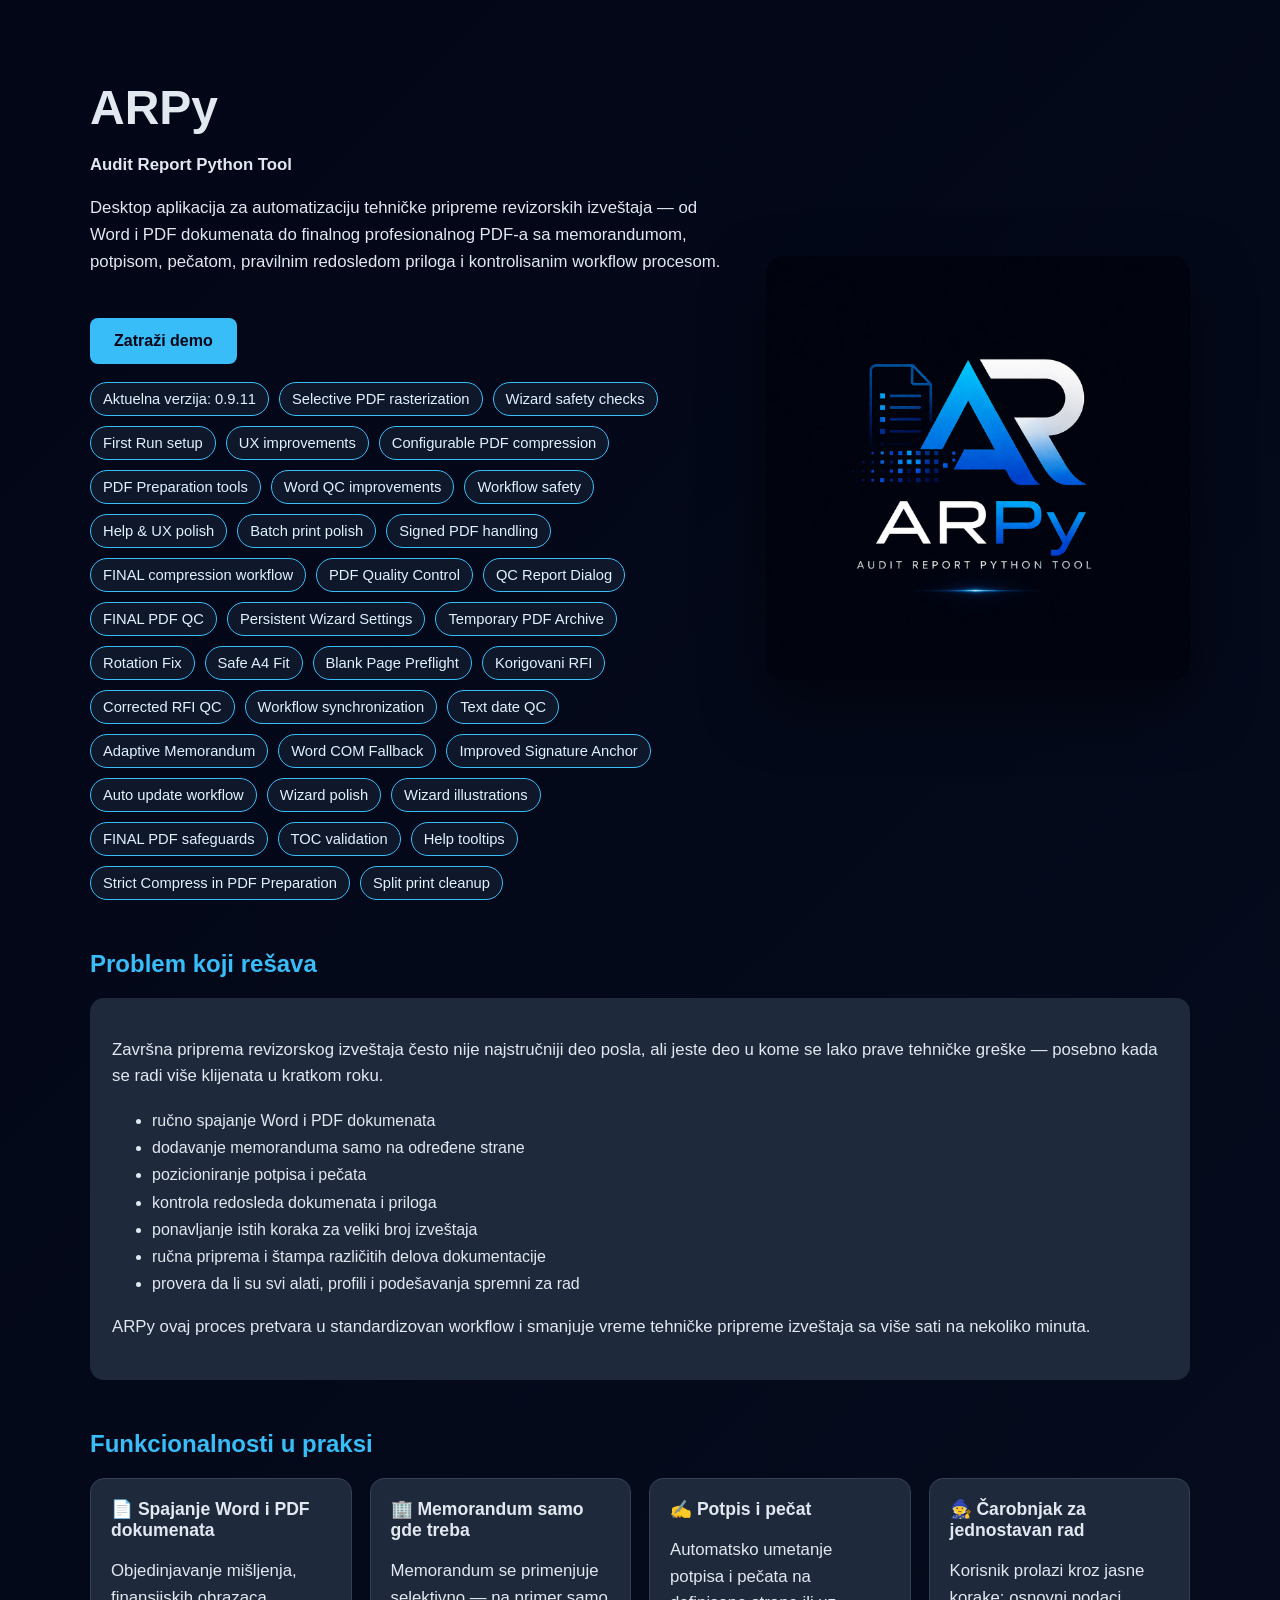
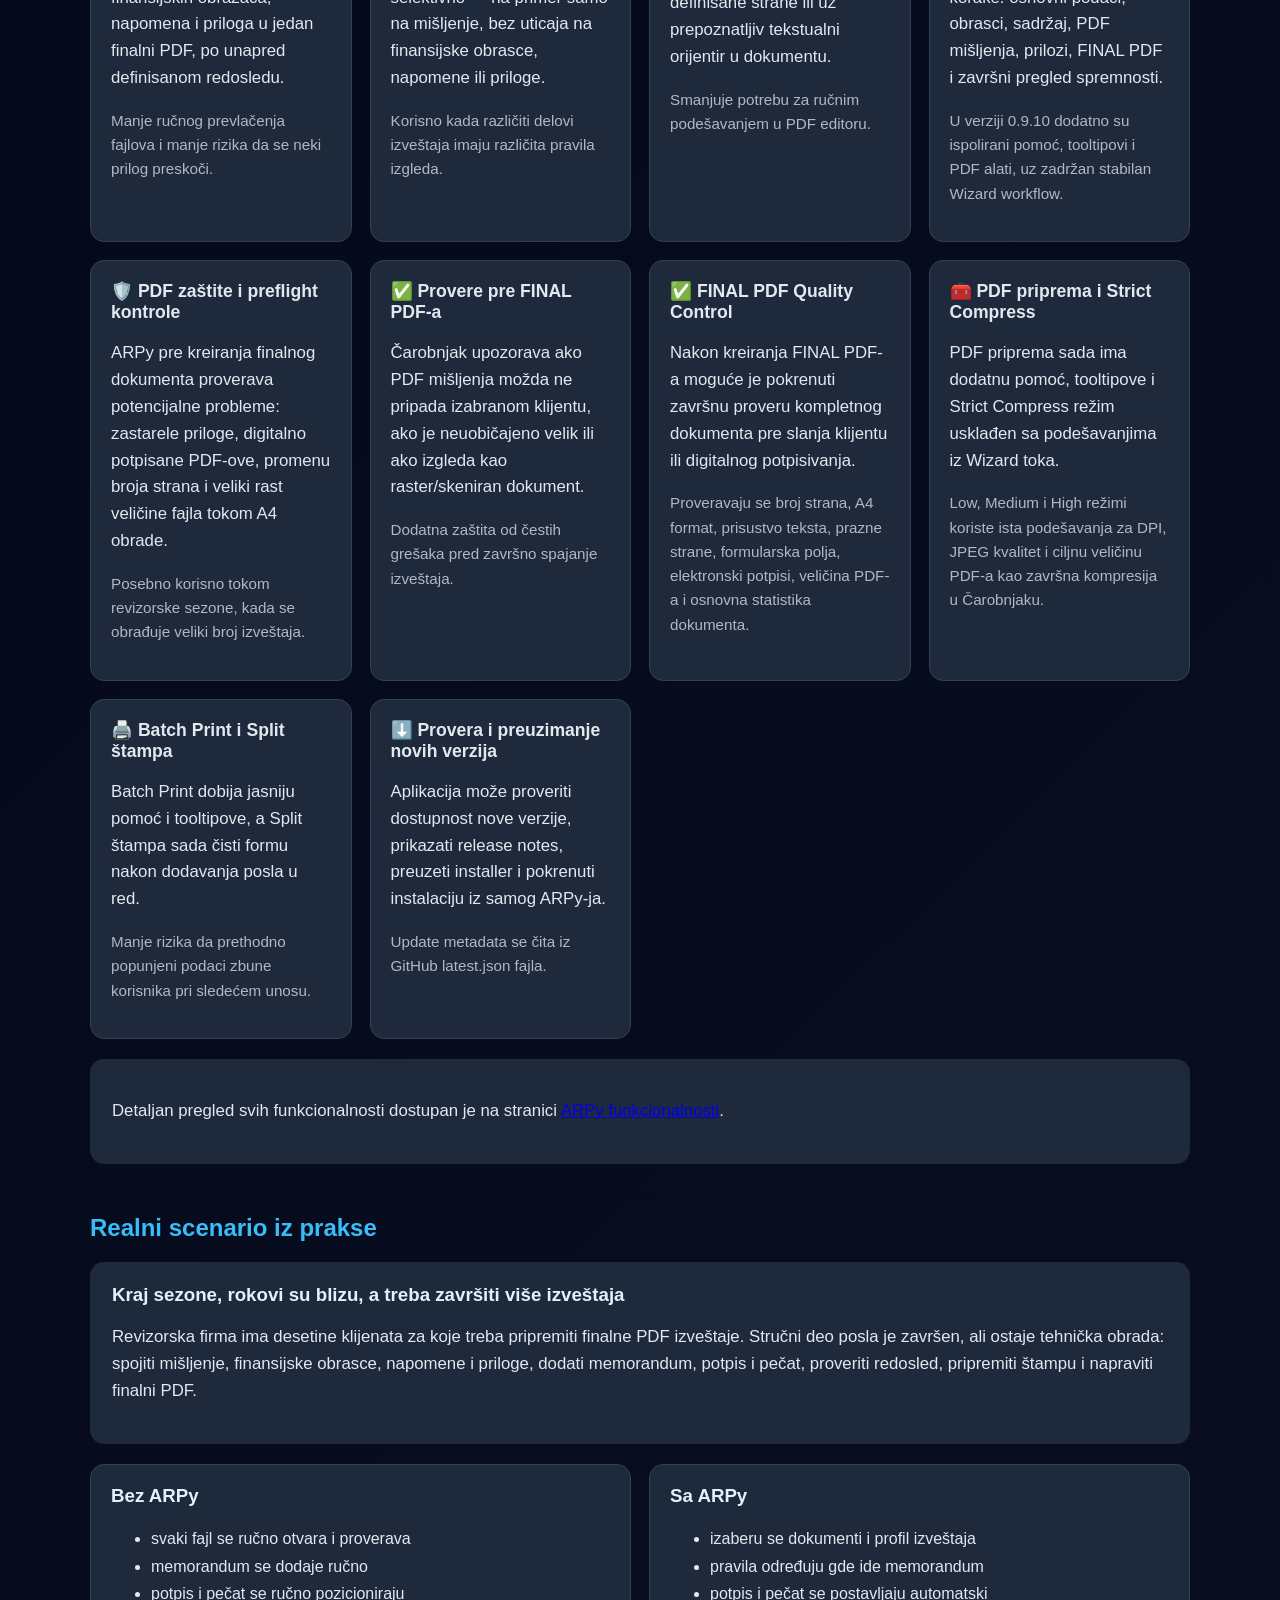
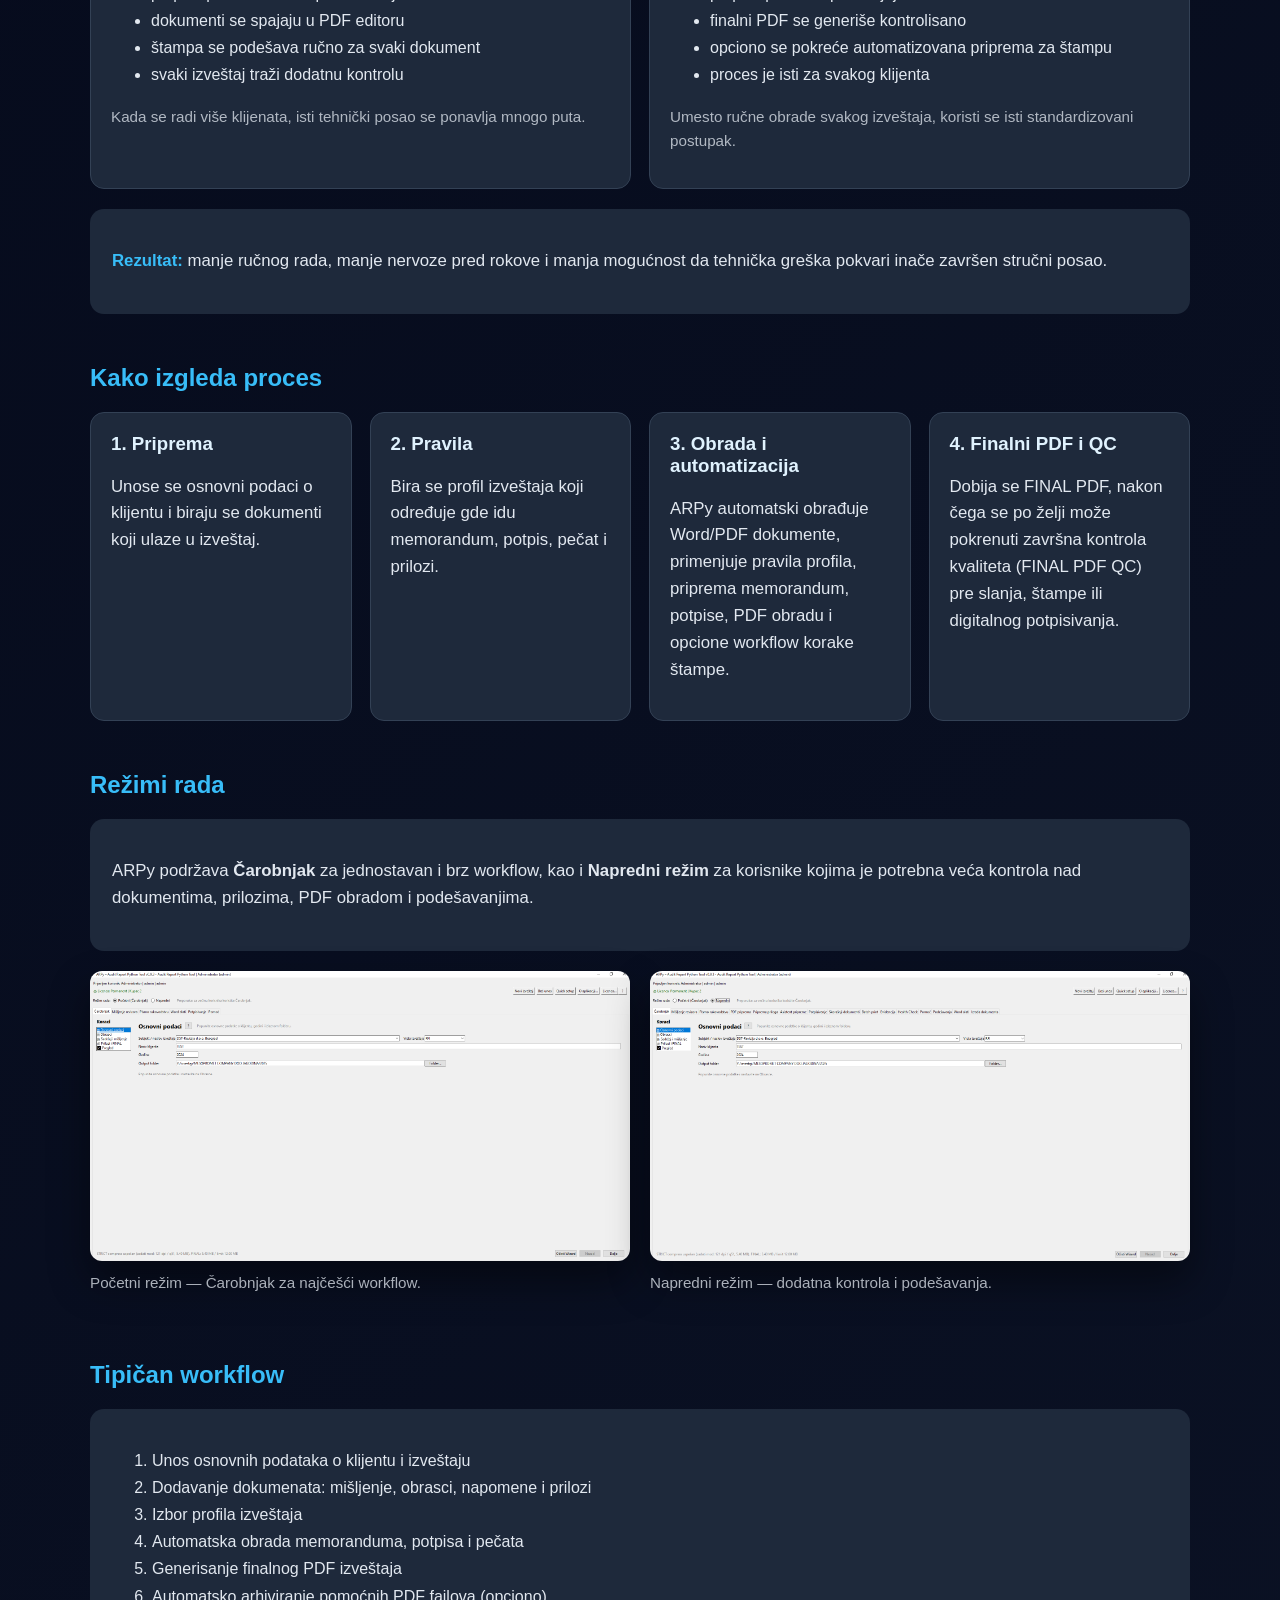
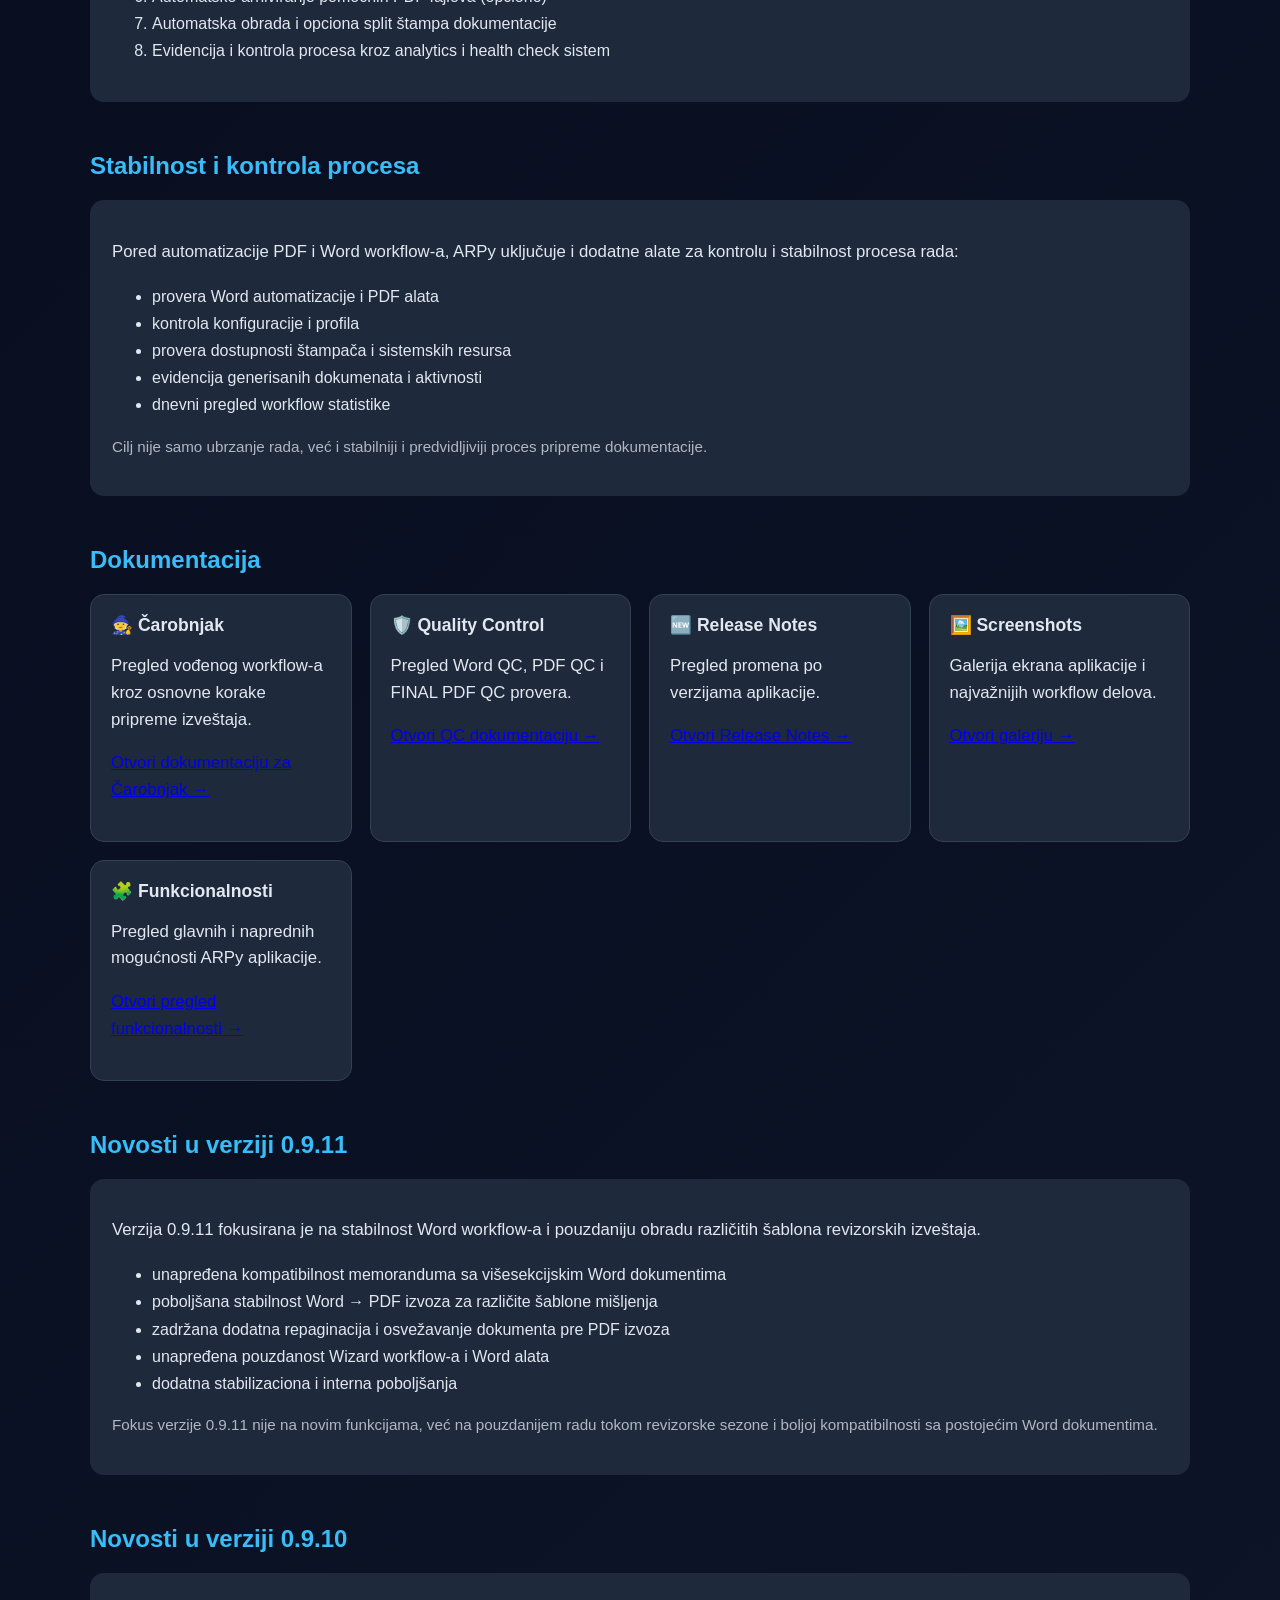
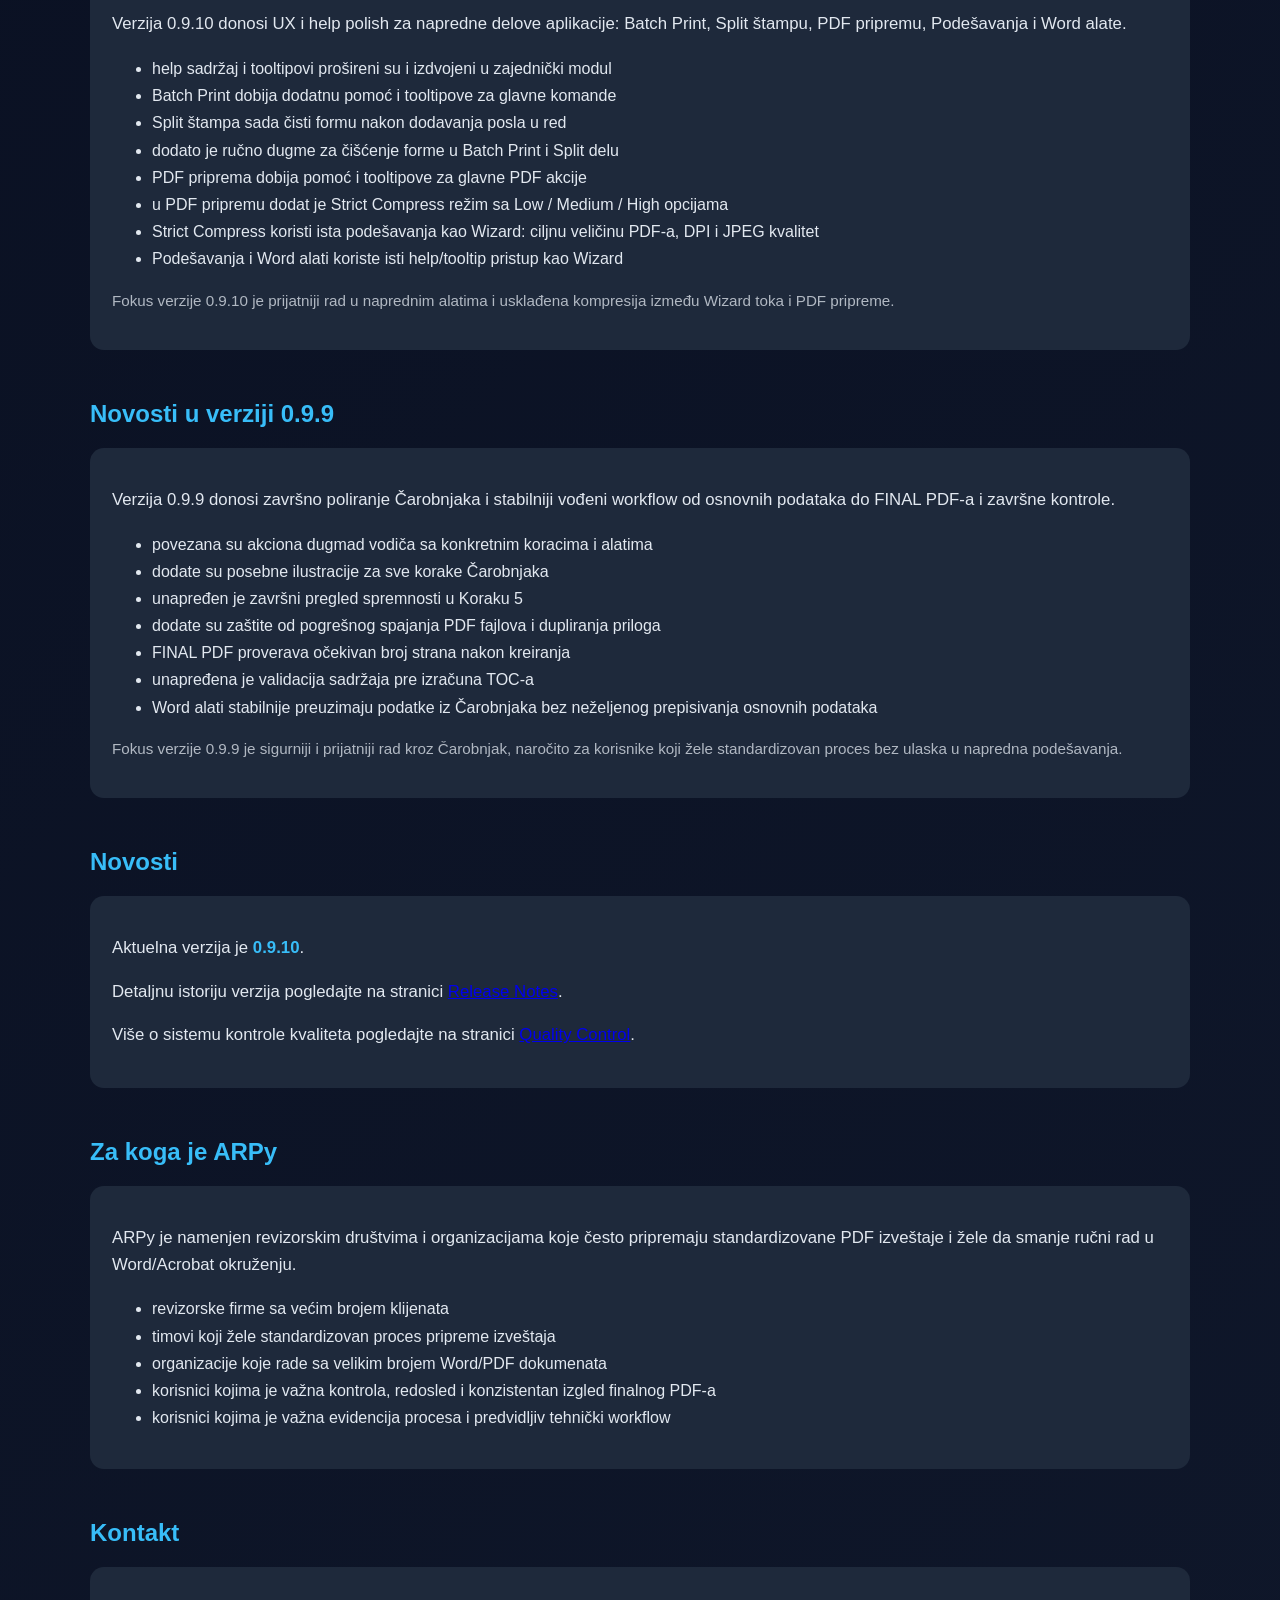
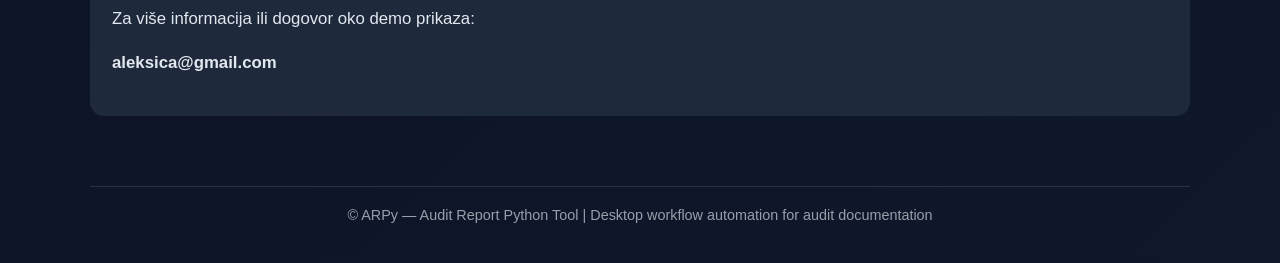
==== commit 55e5548f: "Release ARPy v0.9.11" ====
--- a/docs/index.html
+++ b/docs/index.html
@@ -23,7 +23,7 @@
       <a href="#kontakt" class="cta">Zatraži demo</a>
 
       <div class="badge-row">
-        <span class="badge">Aktuelna verzija: 0.9.10</span>
+        <span class="badge">Aktuelna verzija: 0.9.11</span>
         <span class="badge">Selective PDF rasterization</span>
         <span class="badge">Wizard safety checks</span>
         <span class="badge">First Run setup</span>
@@ -418,7 +418,29 @@
   </div>
 
 
-
+  <h2>Novosti u verziji 0.9.11</h2>
+
+  <div class="box">
+
+    <p>
+      Verzija 0.9.11 fokusirana je na stabilnost Word workflow-a i pouzdaniju obradu
+      različitih šablona revizorskih izveštaja.
+    </p>
+
+    <ul>
+      <li>unapređena kompatibilnost memoranduma sa višesekcijskim Word dokumentima</li>
+      <li>poboljšana stabilnost Word → PDF izvoza za različite šablone mišljenja</li>
+      <li>zadržana dodatna repaginacija i osvežavanje dokumenta pre PDF izvoza</li>
+      <li>unapređena pouzdanost Wizard workflow-a i Word alata</li>
+      <li>dodatna stabilizaciona i interna poboljšanja</li>
+    </ul>
+
+    <p class="note">
+      Fokus verzije 0.9.11 nije na novim funkcijama, već na pouzdanijem radu tokom
+      revizorske sezone i boljoj kompatibilnosti sa postojećim Word dokumentima.
+    </p>
+
+  </div>
 
   <h2>Novosti u verziji 0.9.10</h2>
 
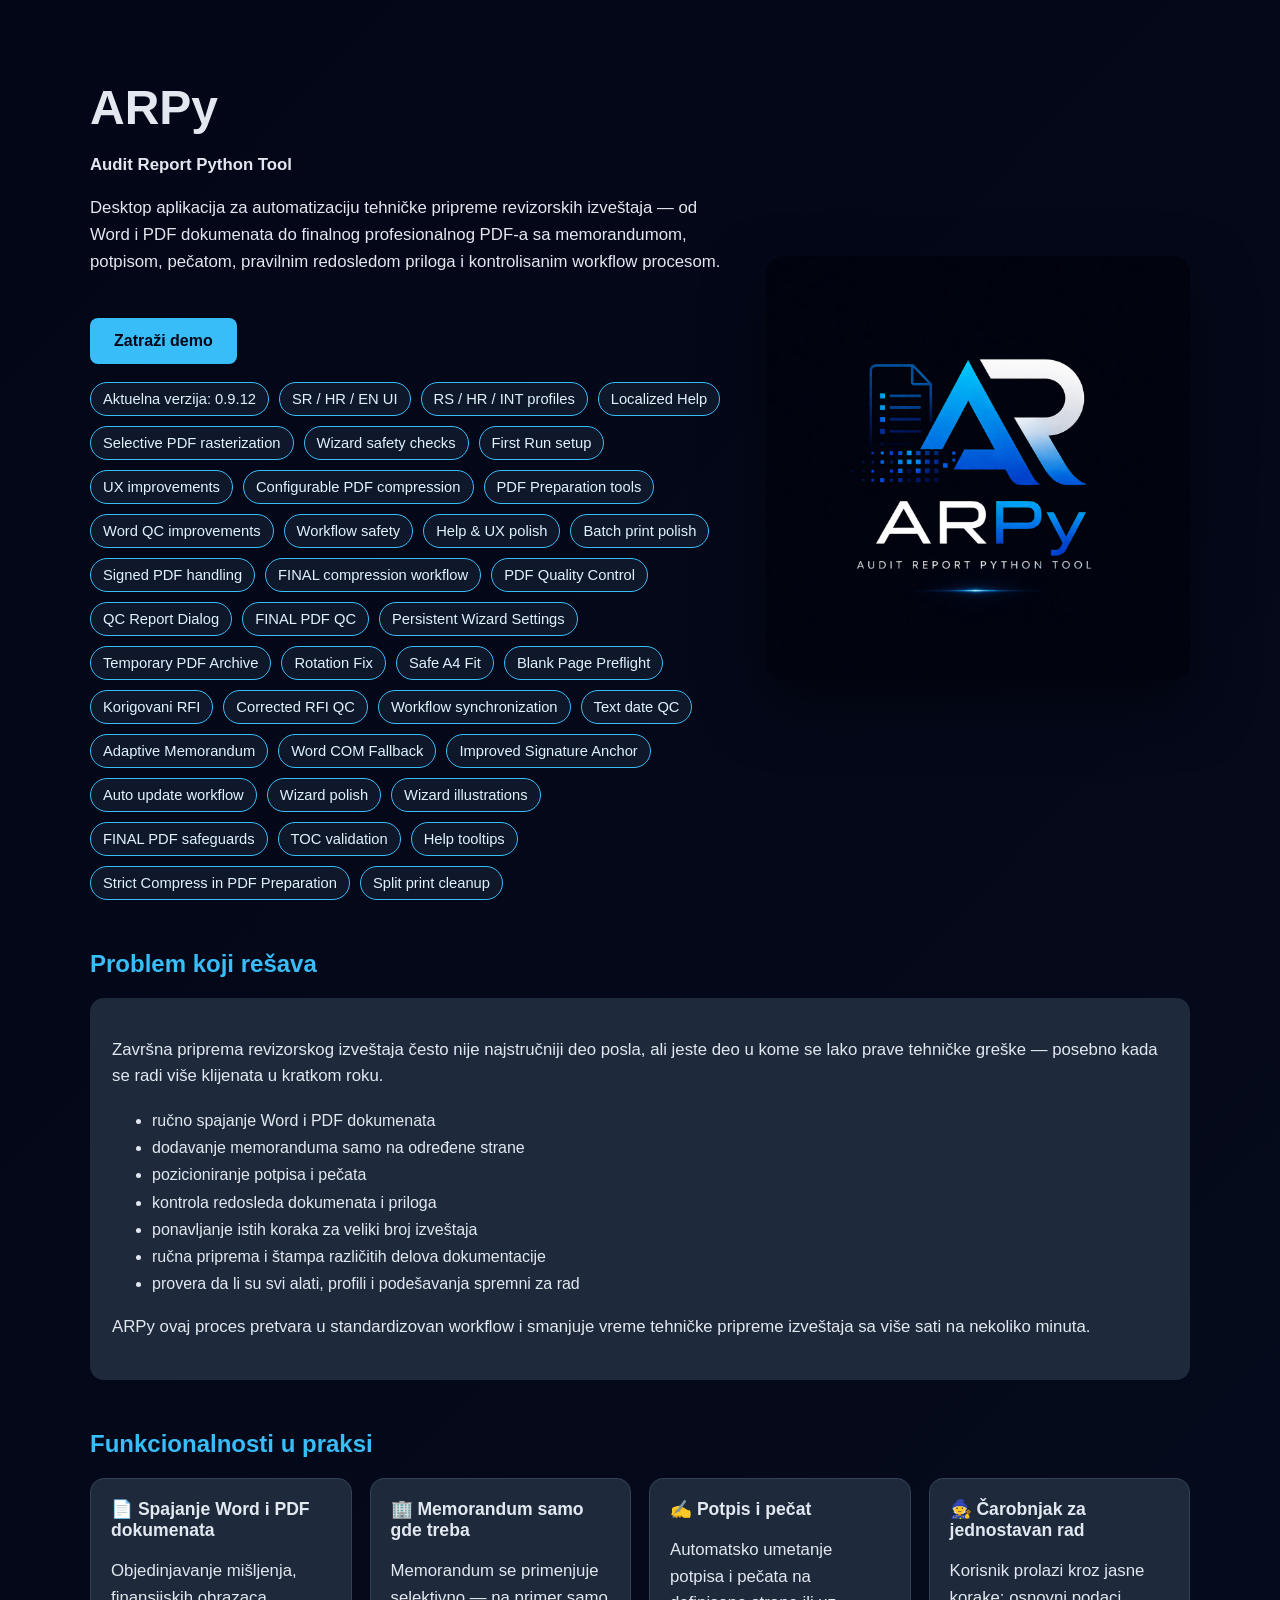
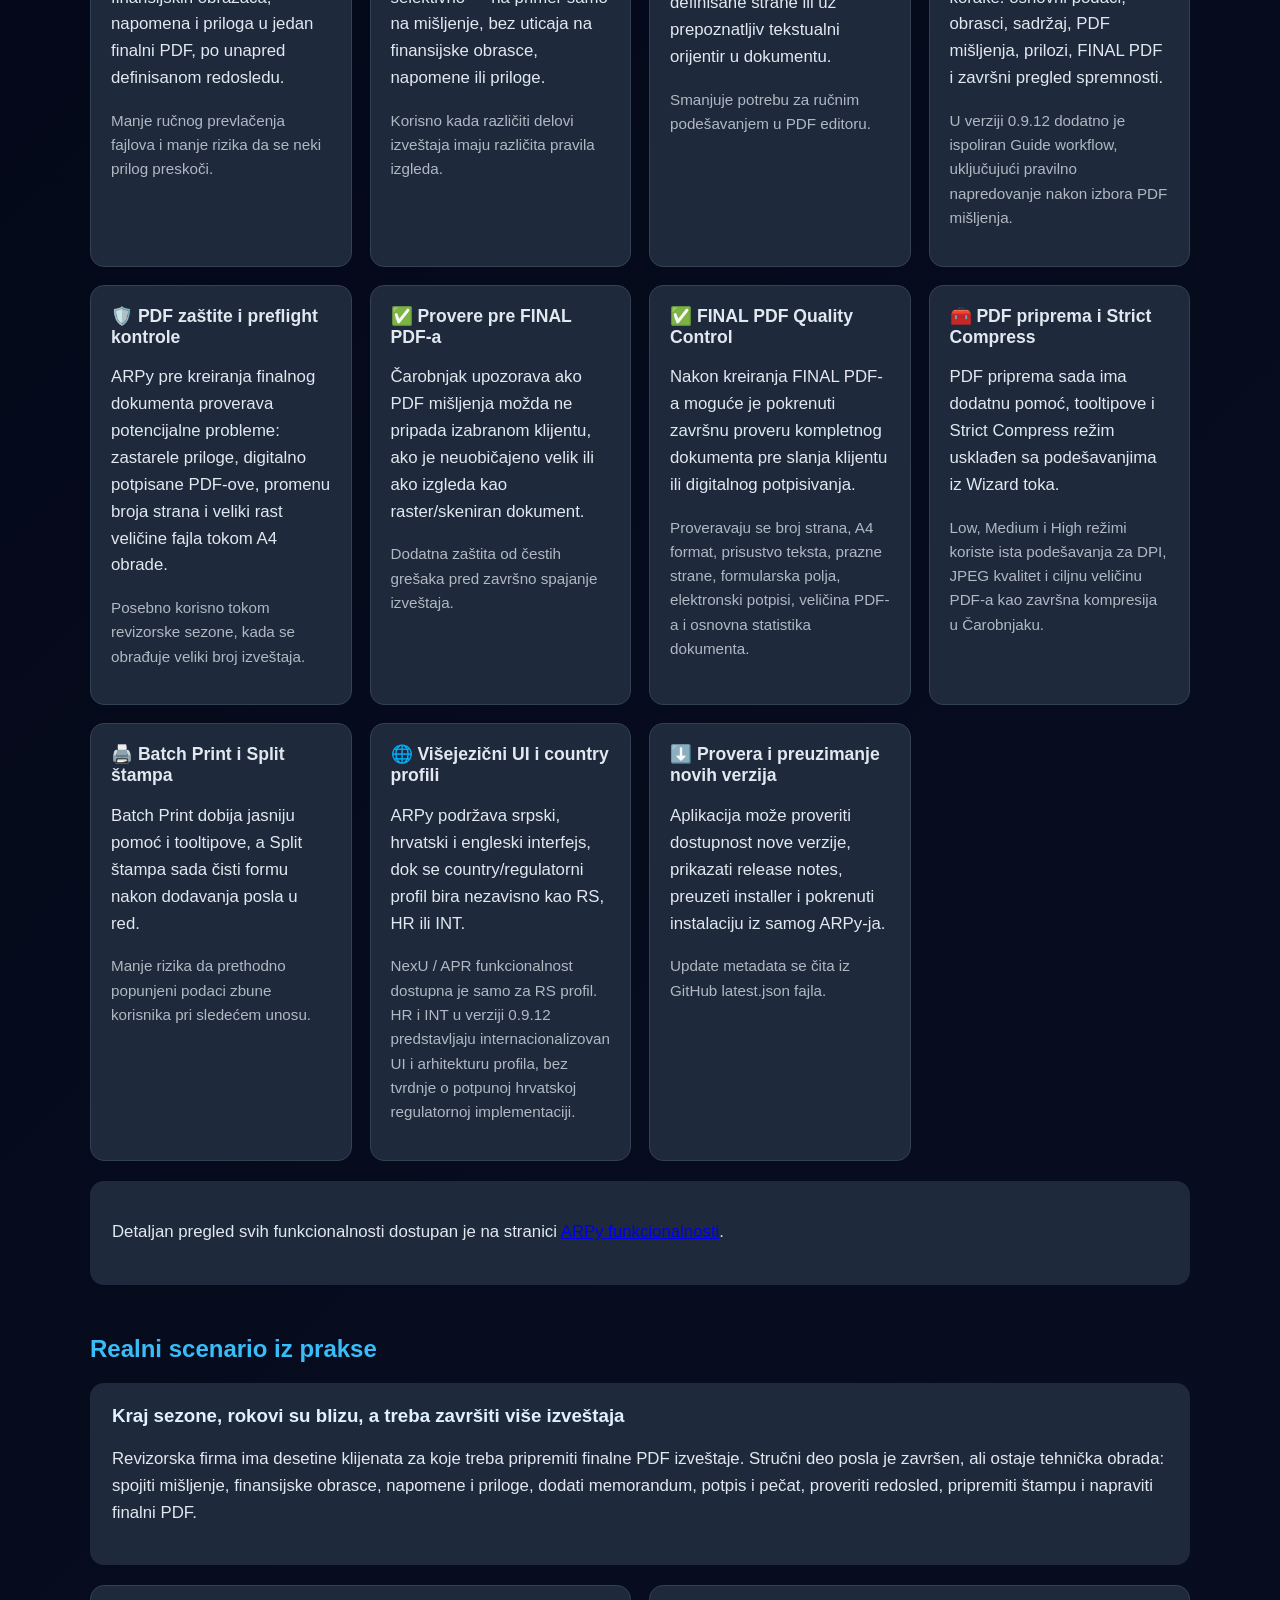
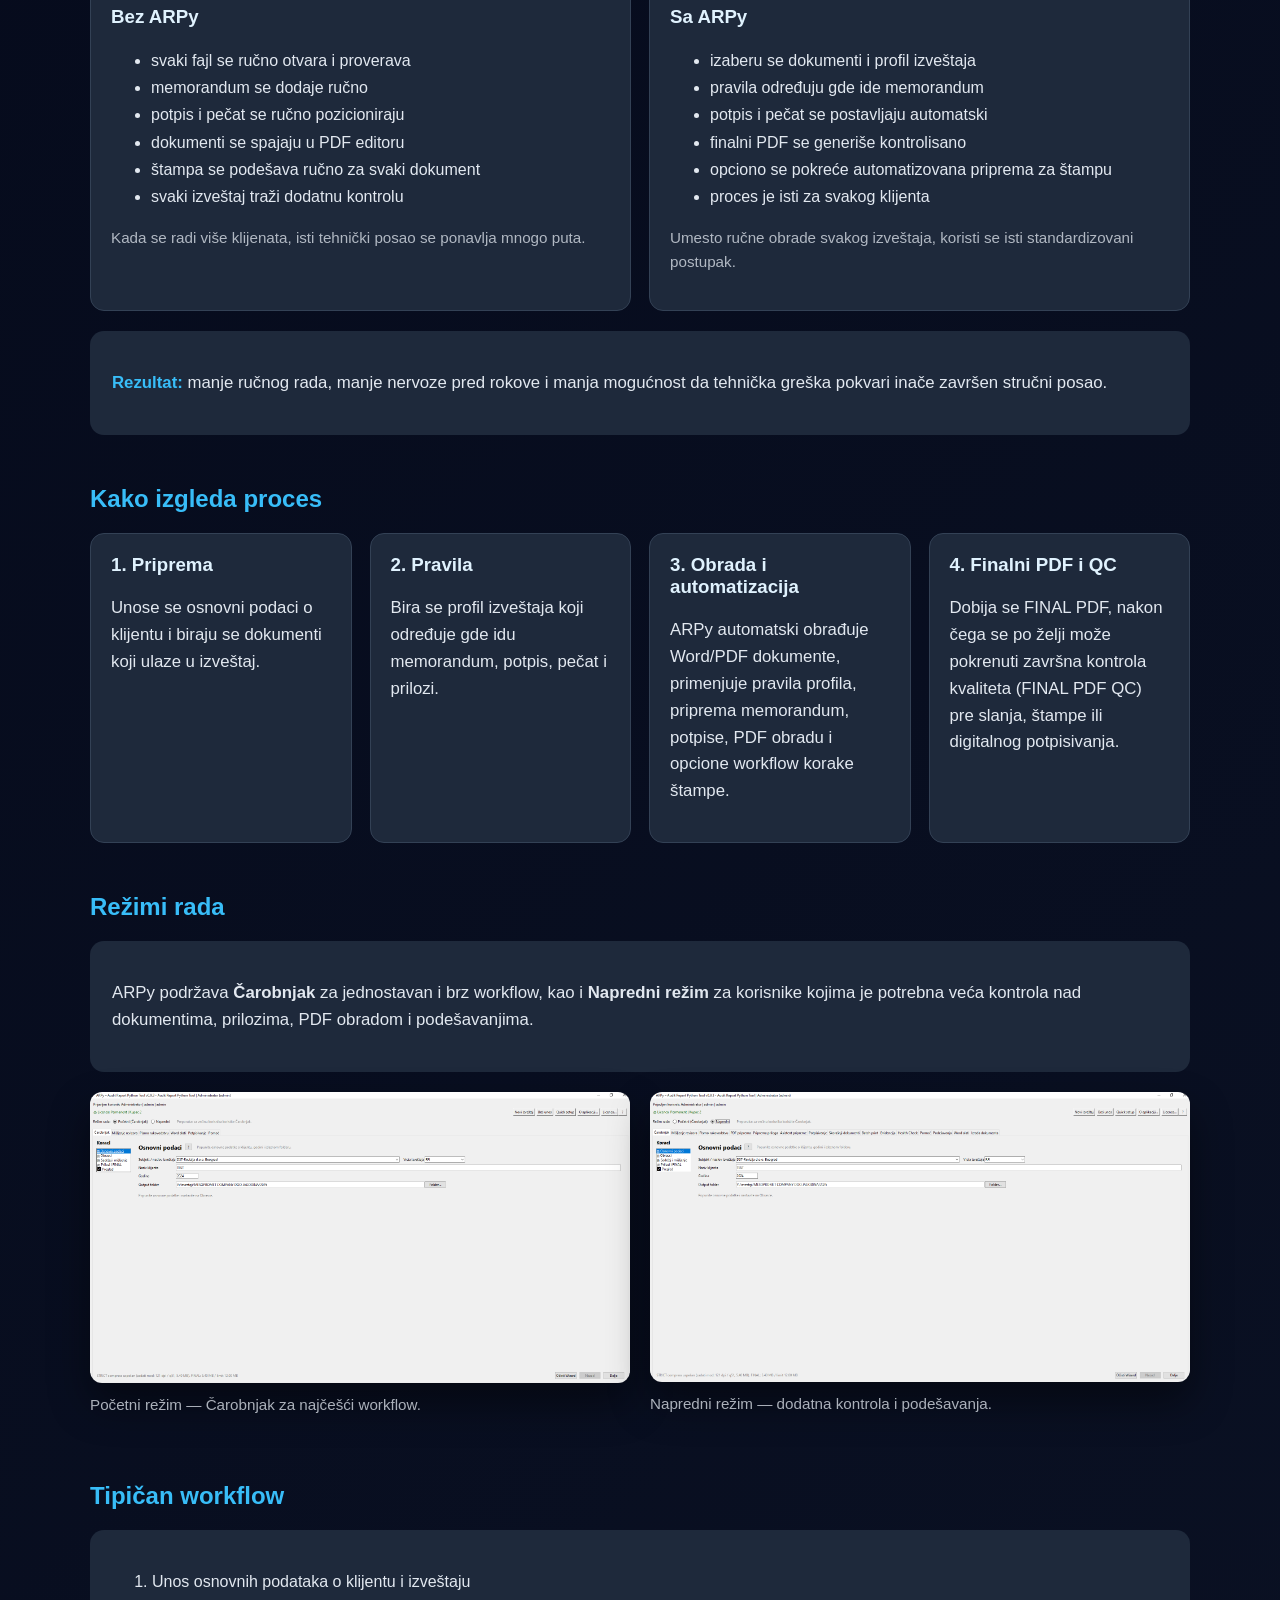
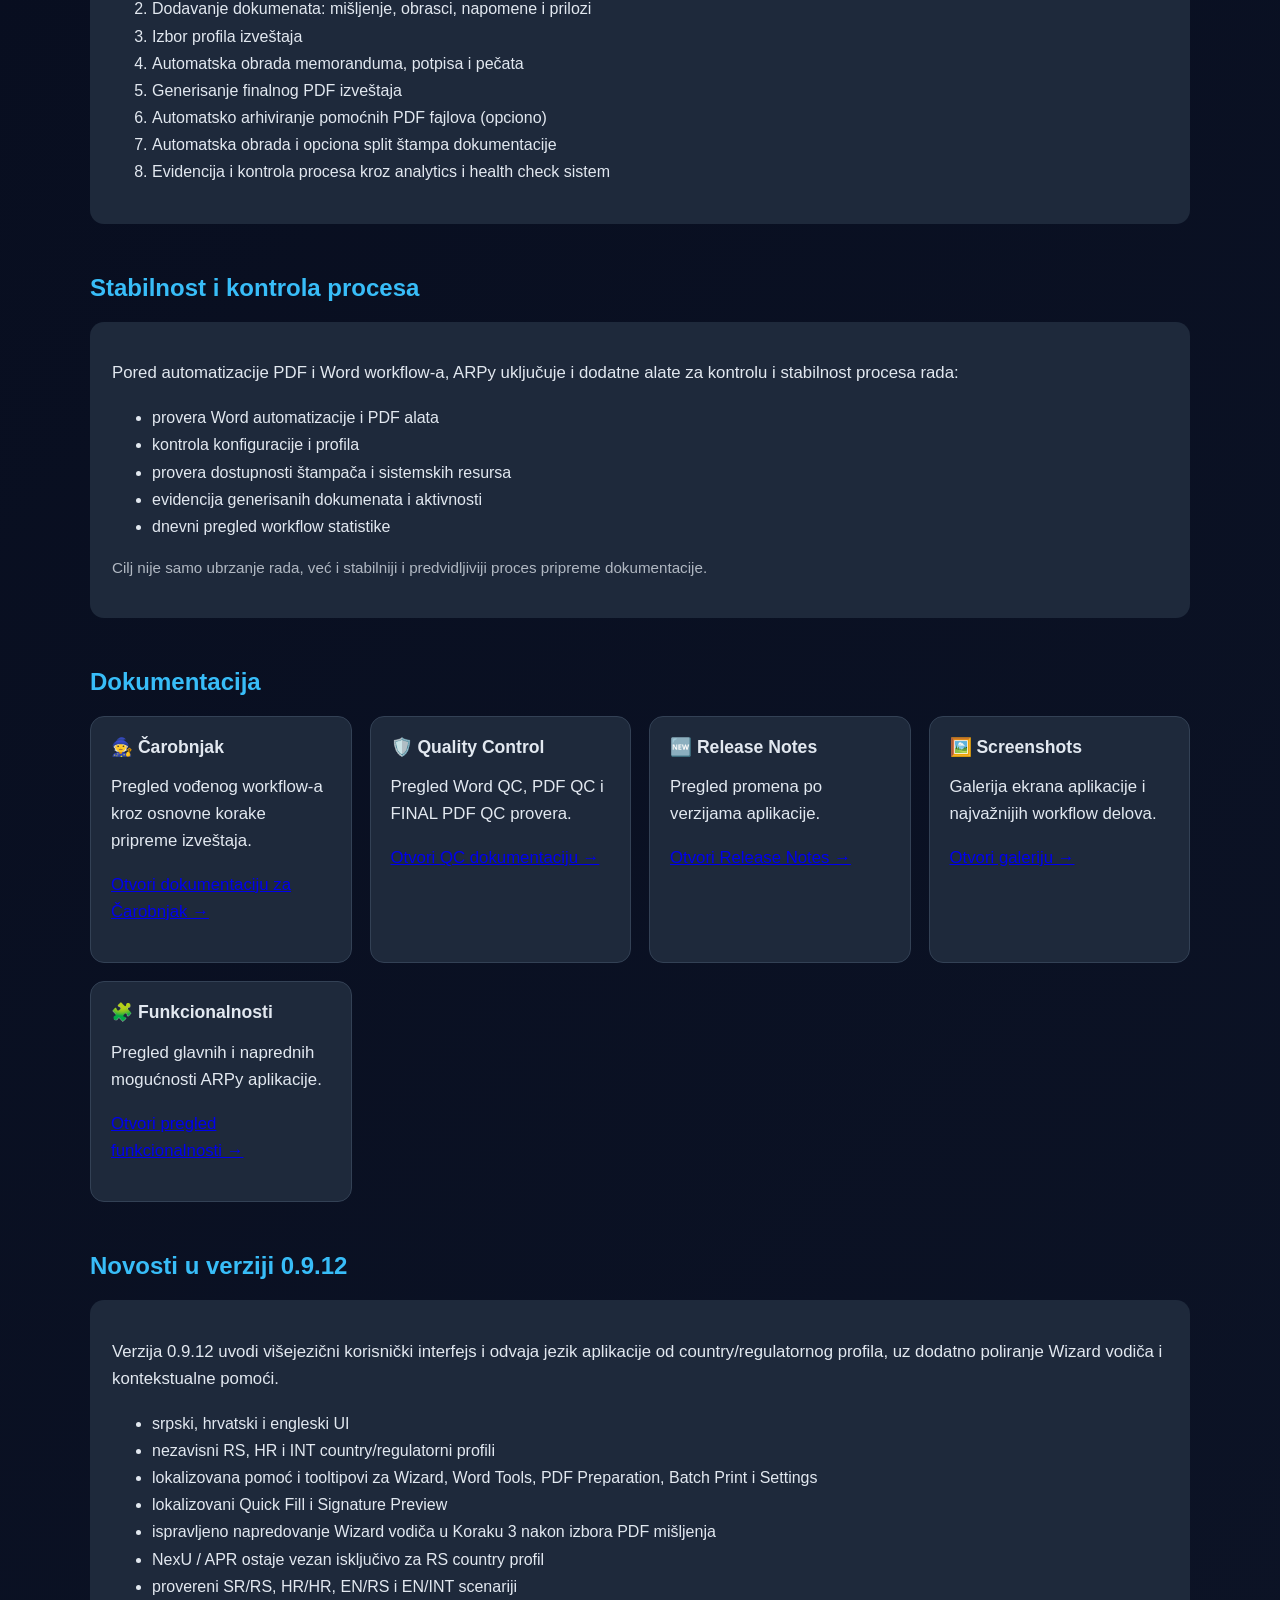
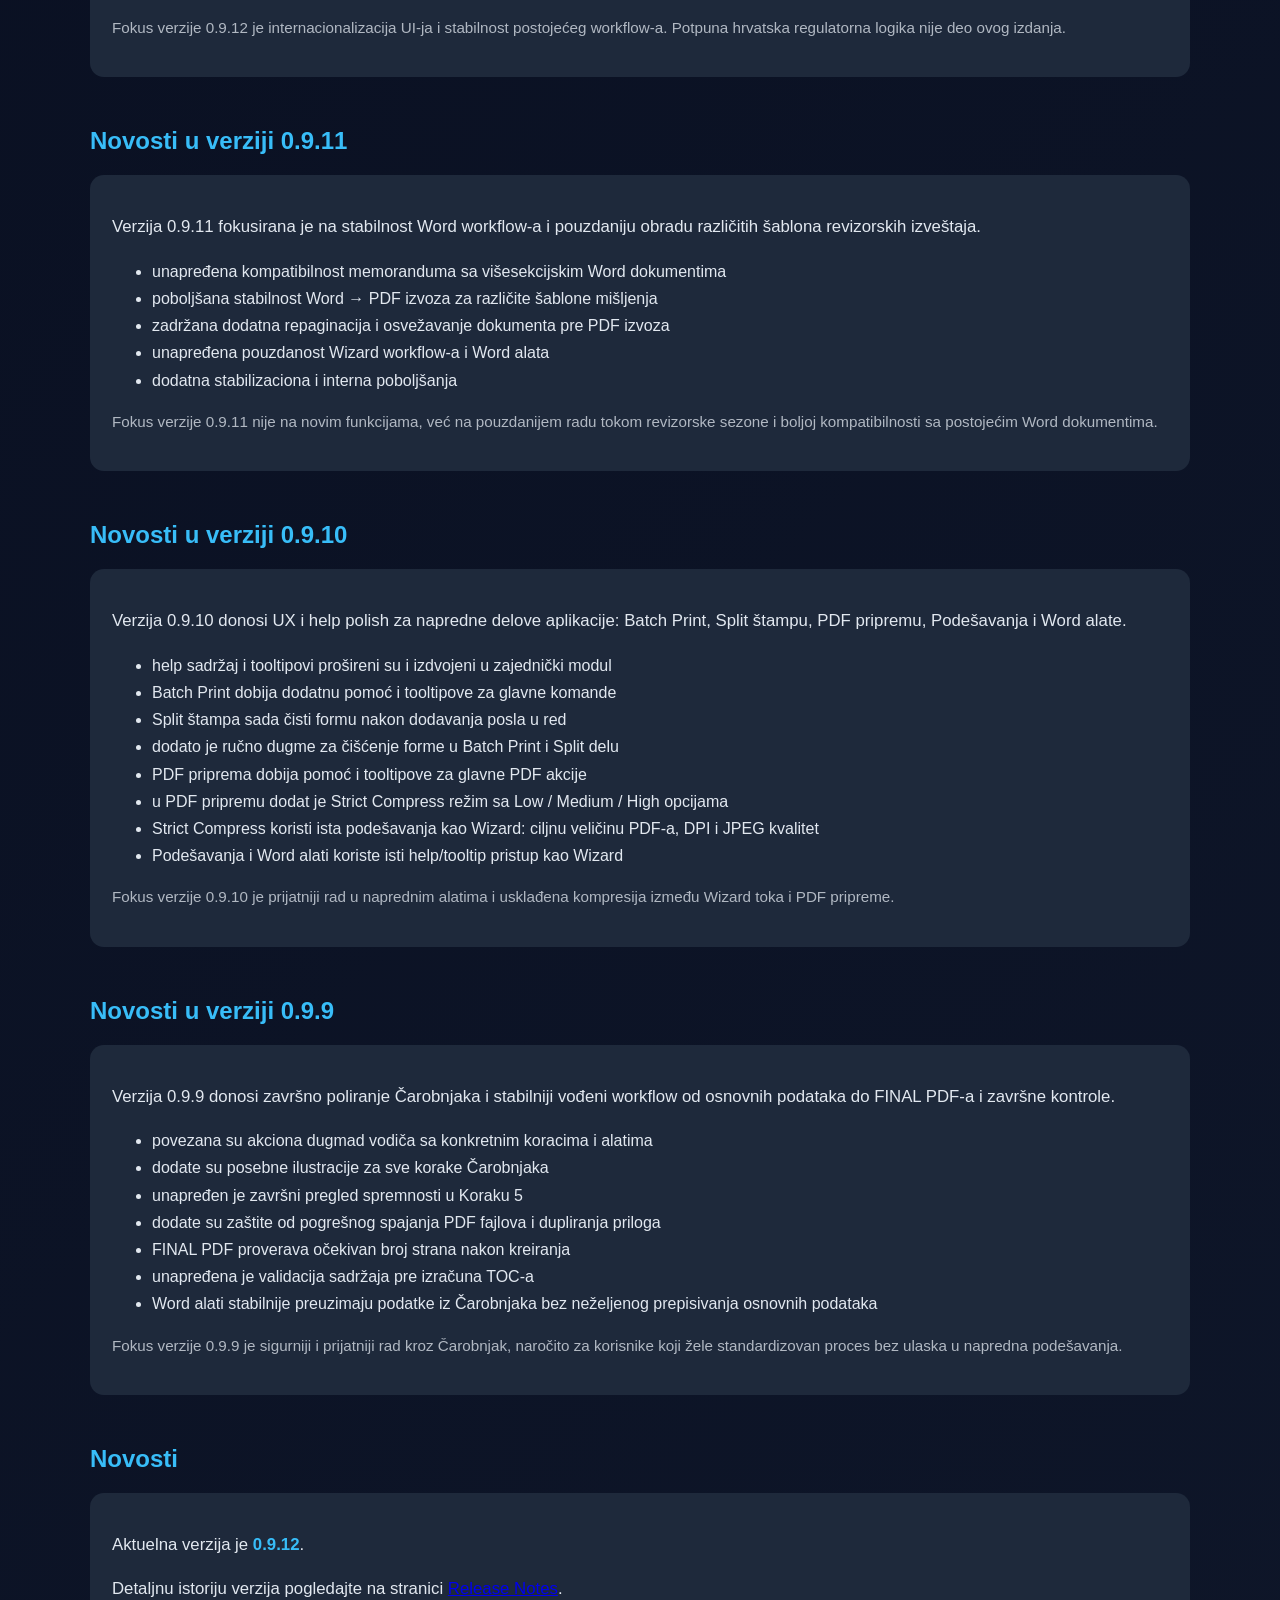
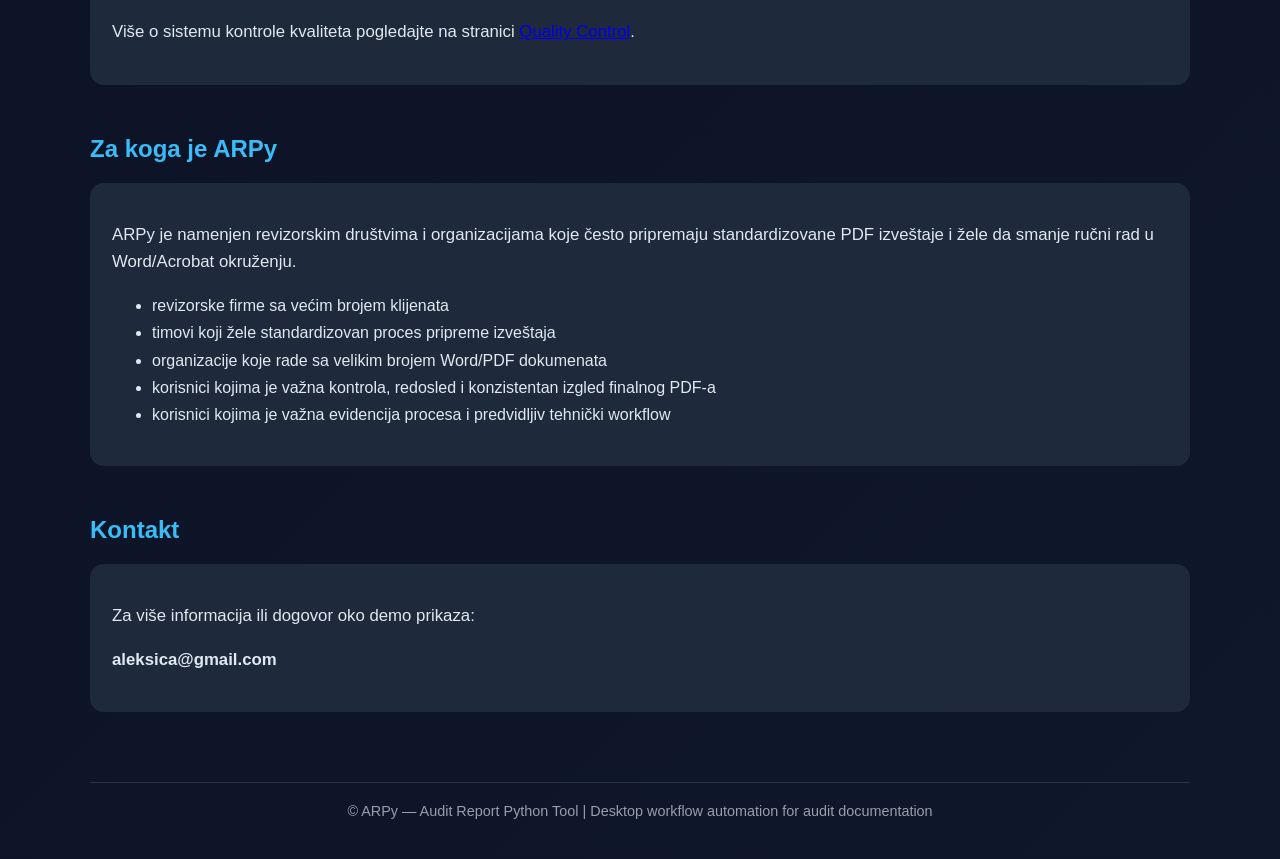
==== commit d8634e5e: "docs: publish ARPy 0.9.12 update metadata" ====
--- a/docs/index.html
+++ b/docs/index.html
@@ -23,7 +23,10 @@
       <a href="#kontakt" class="cta">Zatraži demo</a>
 
       <div class="badge-row">
-        <span class="badge">Aktuelna verzija: 0.9.11</span>
+        <span class="badge">Aktuelna verzija: 0.9.12</span>
+        <span class="badge">SR / HR / EN UI</span>
+        <span class="badge">RS / HR / INT profiles</span>
+        <span class="badge">Localized Help</span>
         <span class="badge">Selective PDF rasterization</span>
         <span class="badge">Wizard safety checks</span>
         <span class="badge">First Run setup</span>
@@ -46,8 +49,8 @@
         <span class="badge">Blank Page Preflight</span>
         <span class="badge">Korigovani RFI</span>
         <span class="badge">Corrected RFI QC</span>
-          <span class="badge">Workflow synchronization</span>
-          <span class="badge">Text date QC</span>
+        <span class="badge">Workflow synchronization</span>
+        <span class="badge">Text date QC</span>
         <span class="badge">Adaptive Memorandum</span>
         <span class="badge">Word COM Fallback</span>
         <span class="badge">Improved Signature Anchor</span>
@@ -133,7 +136,7 @@
         Korisnik prolazi kroz jasne korake: osnovni podaci, obrasci, sadržaj,
         PDF mišljenja, prilozi, FINAL PDF i završni pregled spremnosti.
       </p>
-      <p class="note">U verziji 0.9.10 dodatno su ispolirani pomoć, tooltipovi i PDF alati, uz zadržan stabilan Wizard workflow.</p>
+      <p class="note">U verziji 0.9.12 dodatno je ispoliran Guide workflow, uključujući pravilno napredovanje nakon izbora PDF mišljenja.</p>
     </div>
 
 
@@ -160,18 +163,18 @@
 
 
     <div class="feature">
-  <strong>✅ FINAL PDF Quality Control</strong>
-  <p>
-    Nakon kreiranja FINAL PDF-a moguće je pokrenuti završnu proveru kompletnog
-    dokumenta pre slanja klijentu ili digitalnog potpisivanja.
-  </p>
-
-  <p class="note">
-    Proveravaju se broj strana, A4 format, prisustvo teksta,
-    prazne strane, formularska polja, elektronski potpisi,
-    veličina PDF-a i osnovna statistika dokumenta.
-  </p>
-</div>
+      <strong>✅ FINAL PDF Quality Control</strong>
+      <p>
+        Nakon kreiranja FINAL PDF-a moguće je pokrenuti završnu proveru kompletnog
+        dokumenta pre slanja klijentu ili digitalnog potpisivanja.
+      </p>
+
+      <p class="note">
+        Proveravaju se broj strana, A4 format, prisustvo teksta,
+        prazne strane, formularska polja, elektronski potpisi,
+        veličina PDF-a i osnovna statistika dokumenta.
+      </p>
+    </div>
 
 
     <div class="feature">
@@ -194,6 +197,19 @@
       </p>
       <p class="note">
         Manje rizika da prethodno popunjeni podaci zbune korisnika pri sledećem unosu.
+      </p>
+    </div>
+
+    <div class="feature">
+      <strong>🌐 Višejezični UI i country profili</strong>
+      <p>
+        ARPy podržava srpski, hrvatski i engleski interfejs, dok se country/regulatorni
+        profil bira nezavisno kao RS, HR ili INT.
+      </p>
+      <p class="note">
+        NexU / APR funkcionalnost dostupna je samo za RS profil. HR i INT u verziji 0.9.12
+        predstavljaju internacionalizovan UI i arhitekturu profila, bez tvrdnje o potpunoj
+        hrvatskoj regulatornoj implementaciji.
       </p>
     </div>
 
@@ -295,10 +311,10 @@
     <div class="process-card">
       <h3>4. Finalni PDF i QC</h3>
 
-<p>
-Dobija se FINAL PDF, nakon čega se po želji može pokrenuti završna
-kontrola kvaliteta (FINAL PDF QC) pre slanja, štampe ili digitalnog potpisivanja.
-</p>
+      <p>
+        Dobija se FINAL PDF, nakon čega se po želji može pokrenuti završna
+        kontrola kvaliteta (FINAL PDF QC) pre slanja, štampe ili digitalnog potpisivanja.
+      </p>
     </div>
 
   </div>
@@ -418,6 +434,30 @@
   </div>
 
 
+  <h2>Novosti u verziji 0.9.12</h2>
+
+  <div class="box">
+    <p>
+      Verzija 0.9.12 uvodi višejezični korisnički interfejs i odvaja jezik aplikacije
+      od country/regulatornog profila, uz dodatno poliranje Wizard vodiča i kontekstualne pomoći.
+    </p>
+
+    <ul>
+      <li>srpski, hrvatski i engleski UI</li>
+      <li>nezavisni RS, HR i INT country/regulatorni profili</li>
+      <li>lokalizovana pomoć i tooltipovi za Wizard, Word Tools, PDF Preparation, Batch Print i Settings</li>
+      <li>lokalizovani Quick Fill i Signature Preview</li>
+      <li>ispravljeno napredovanje Wizard vodiča u Koraku 3 nakon izbora PDF mišljenja</li>
+      <li>NexU / APR ostaje vezan isključivo za RS country profil</li>
+      <li>provereni SR/RS, HR/HR, EN/RS i EN/INT scenariji</li>
+    </ul>
+
+    <p class="note">
+      Fokus verzije 0.9.12 je internacionalizacija UI-ja i stabilnost postojećeg workflow-a.
+      Potpuna hrvatska regulatorna logika nije deo ovog izdanja.
+    </p>
+  </div>
+
   <h2>Novosti u verziji 0.9.11</h2>
 
   <div class="box">
@@ -499,7 +539,7 @@
 
   <div class="box">
     <p>
-      Aktuelna verzija je <span class="highlight">0.9.10</span>.
+      Aktuelna verzija je <span class="highlight">0.9.12</span>.
     </p>
 
     <p>
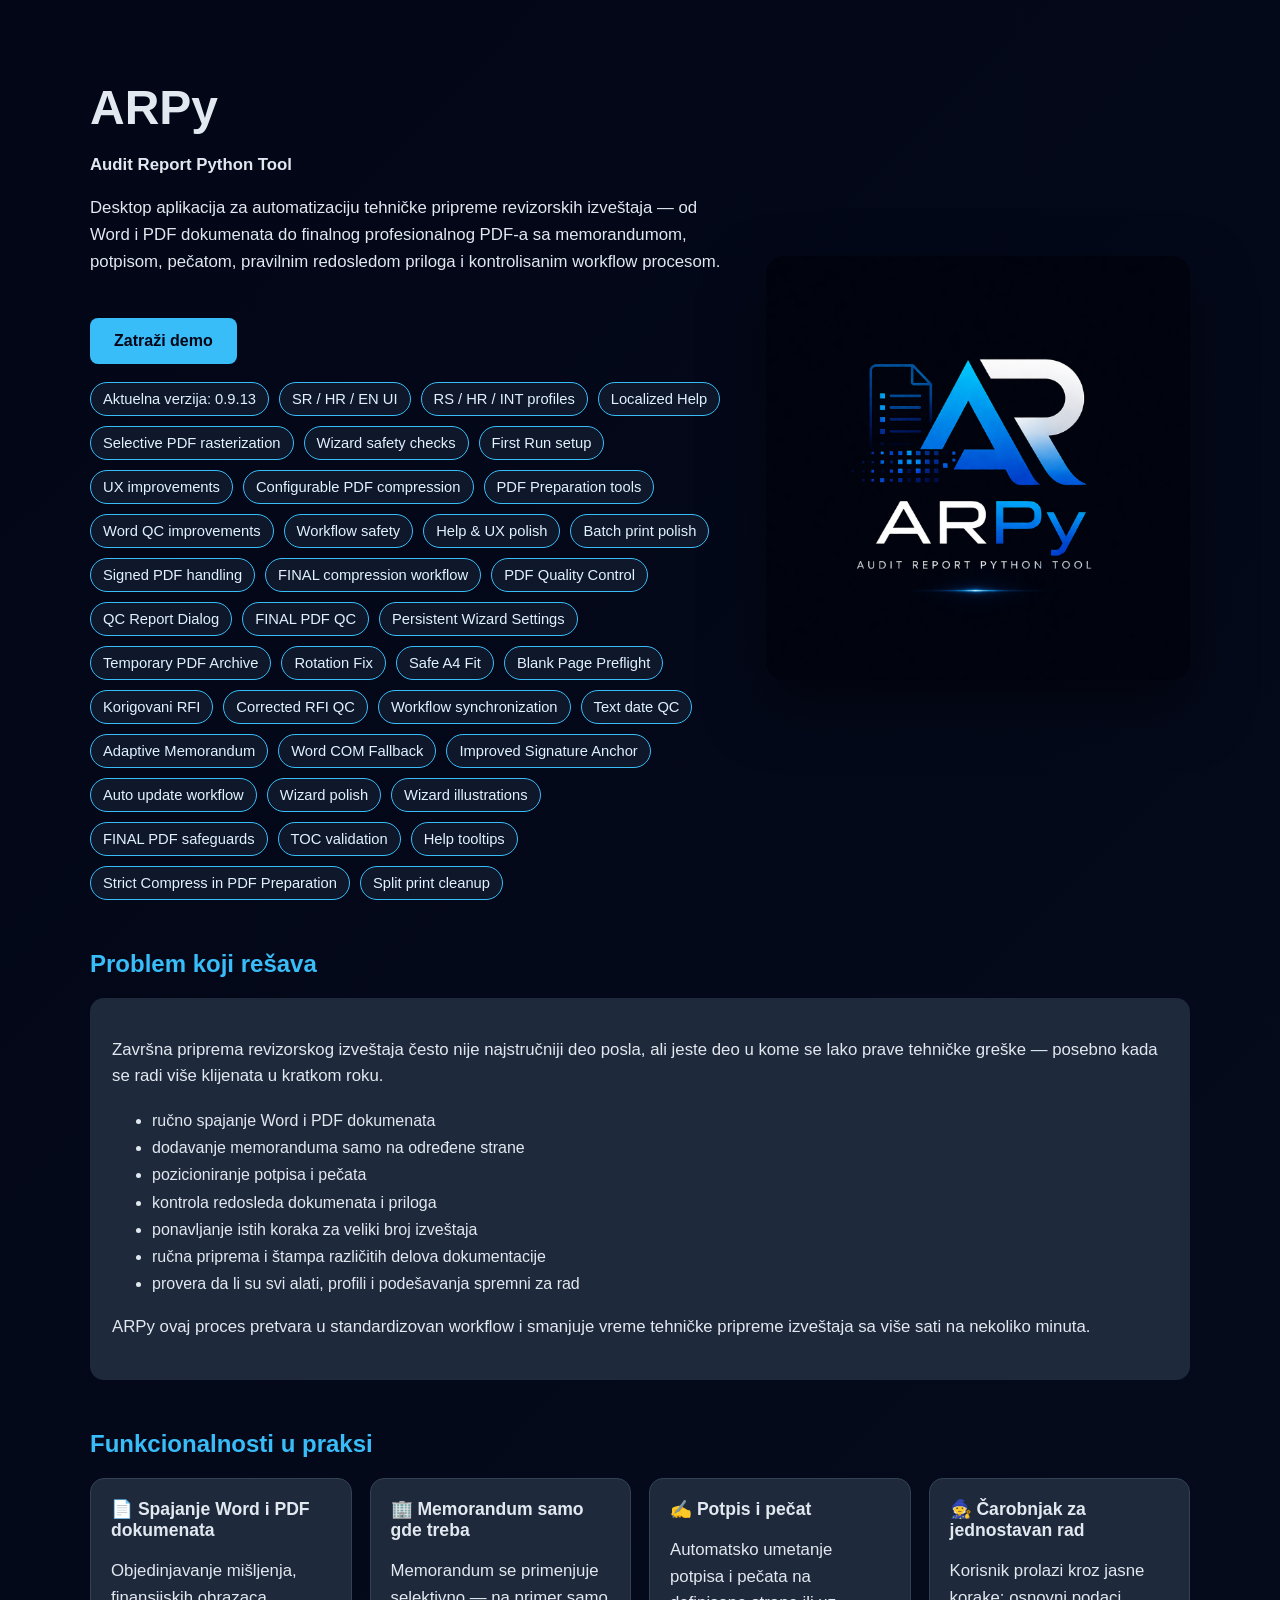
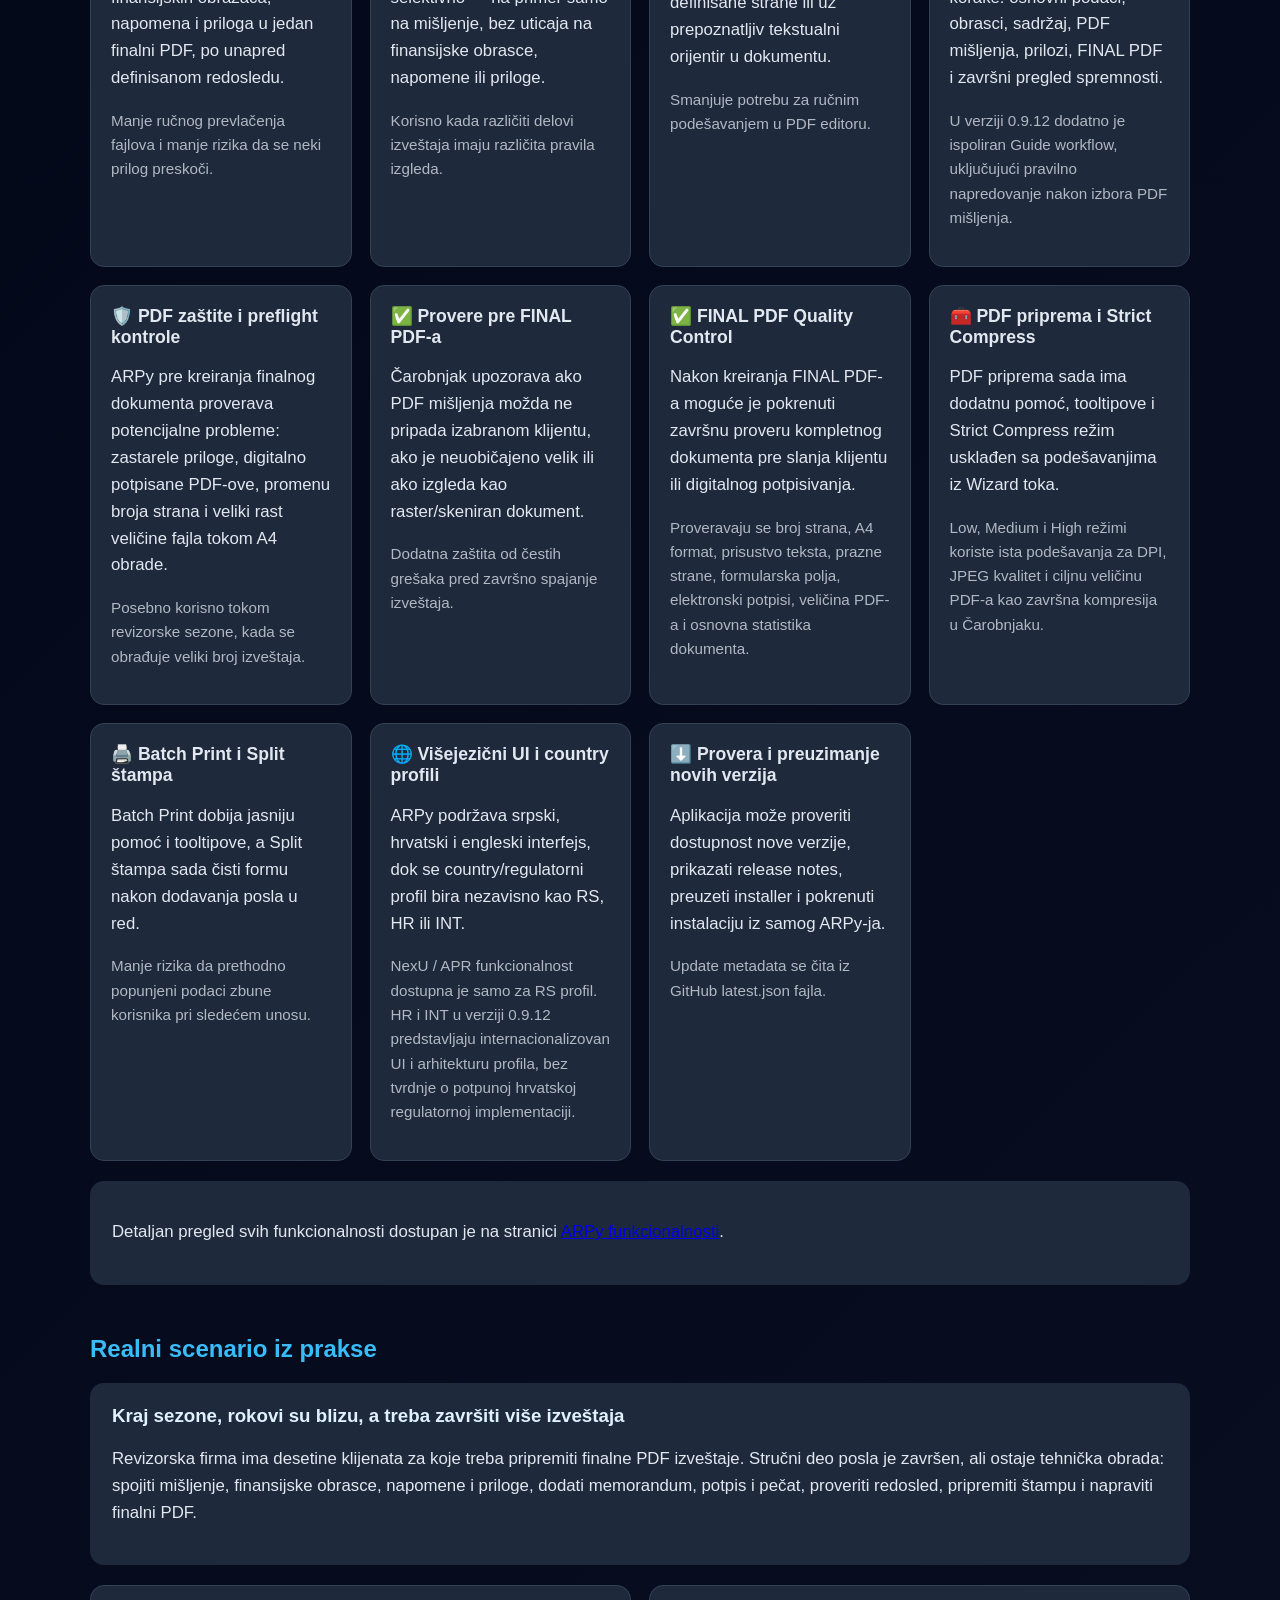
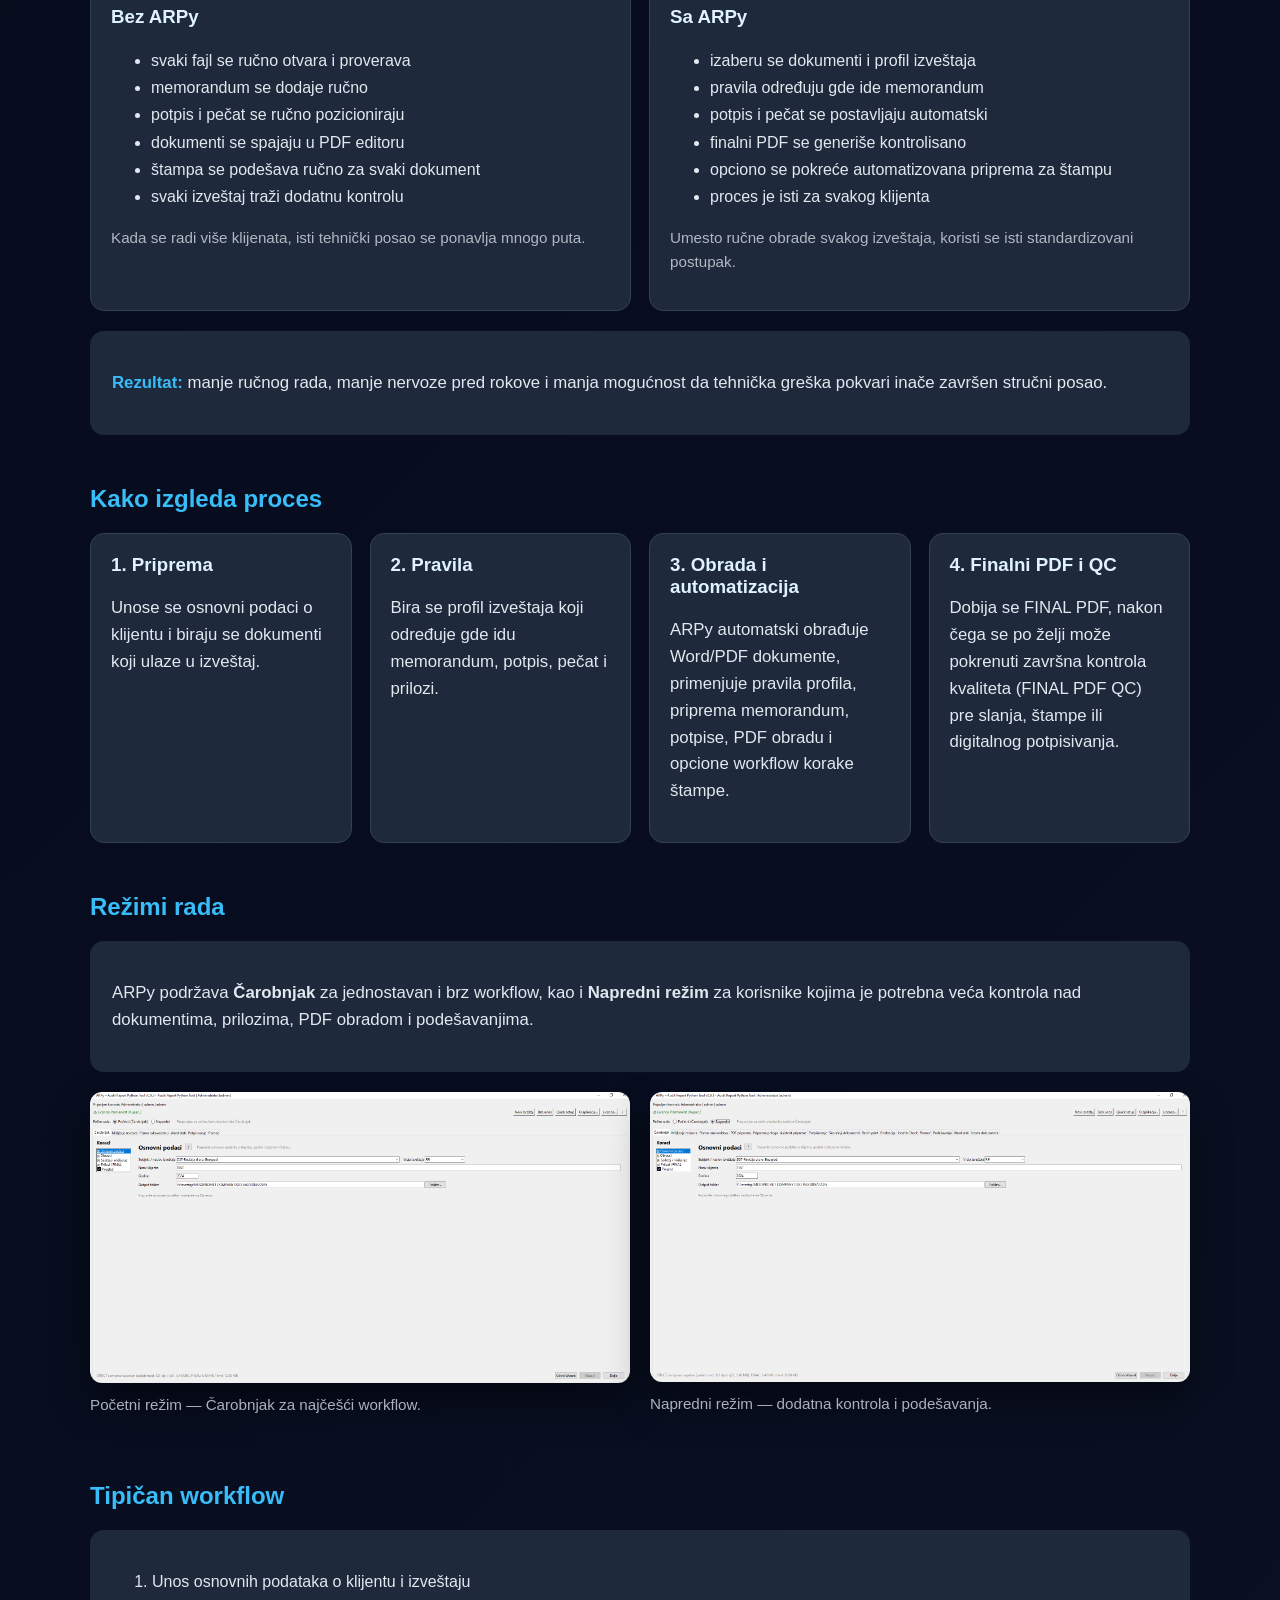
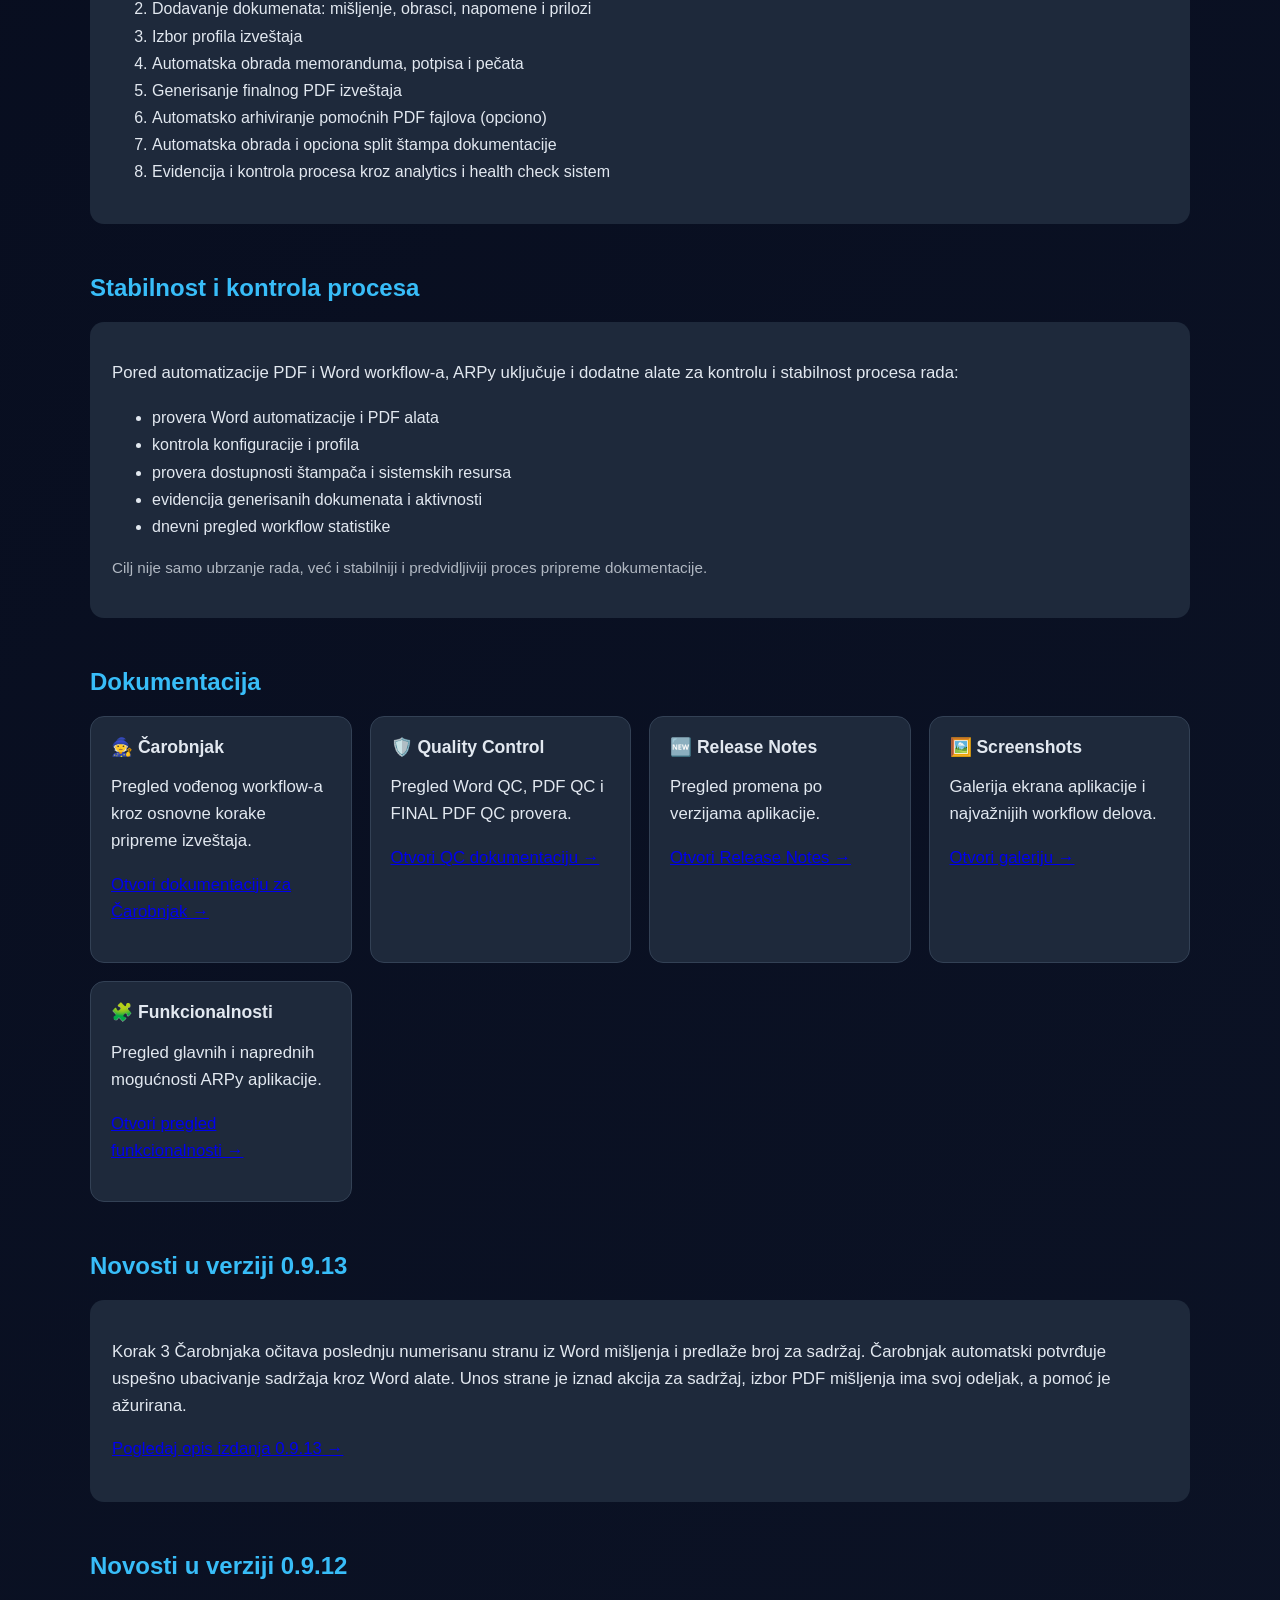
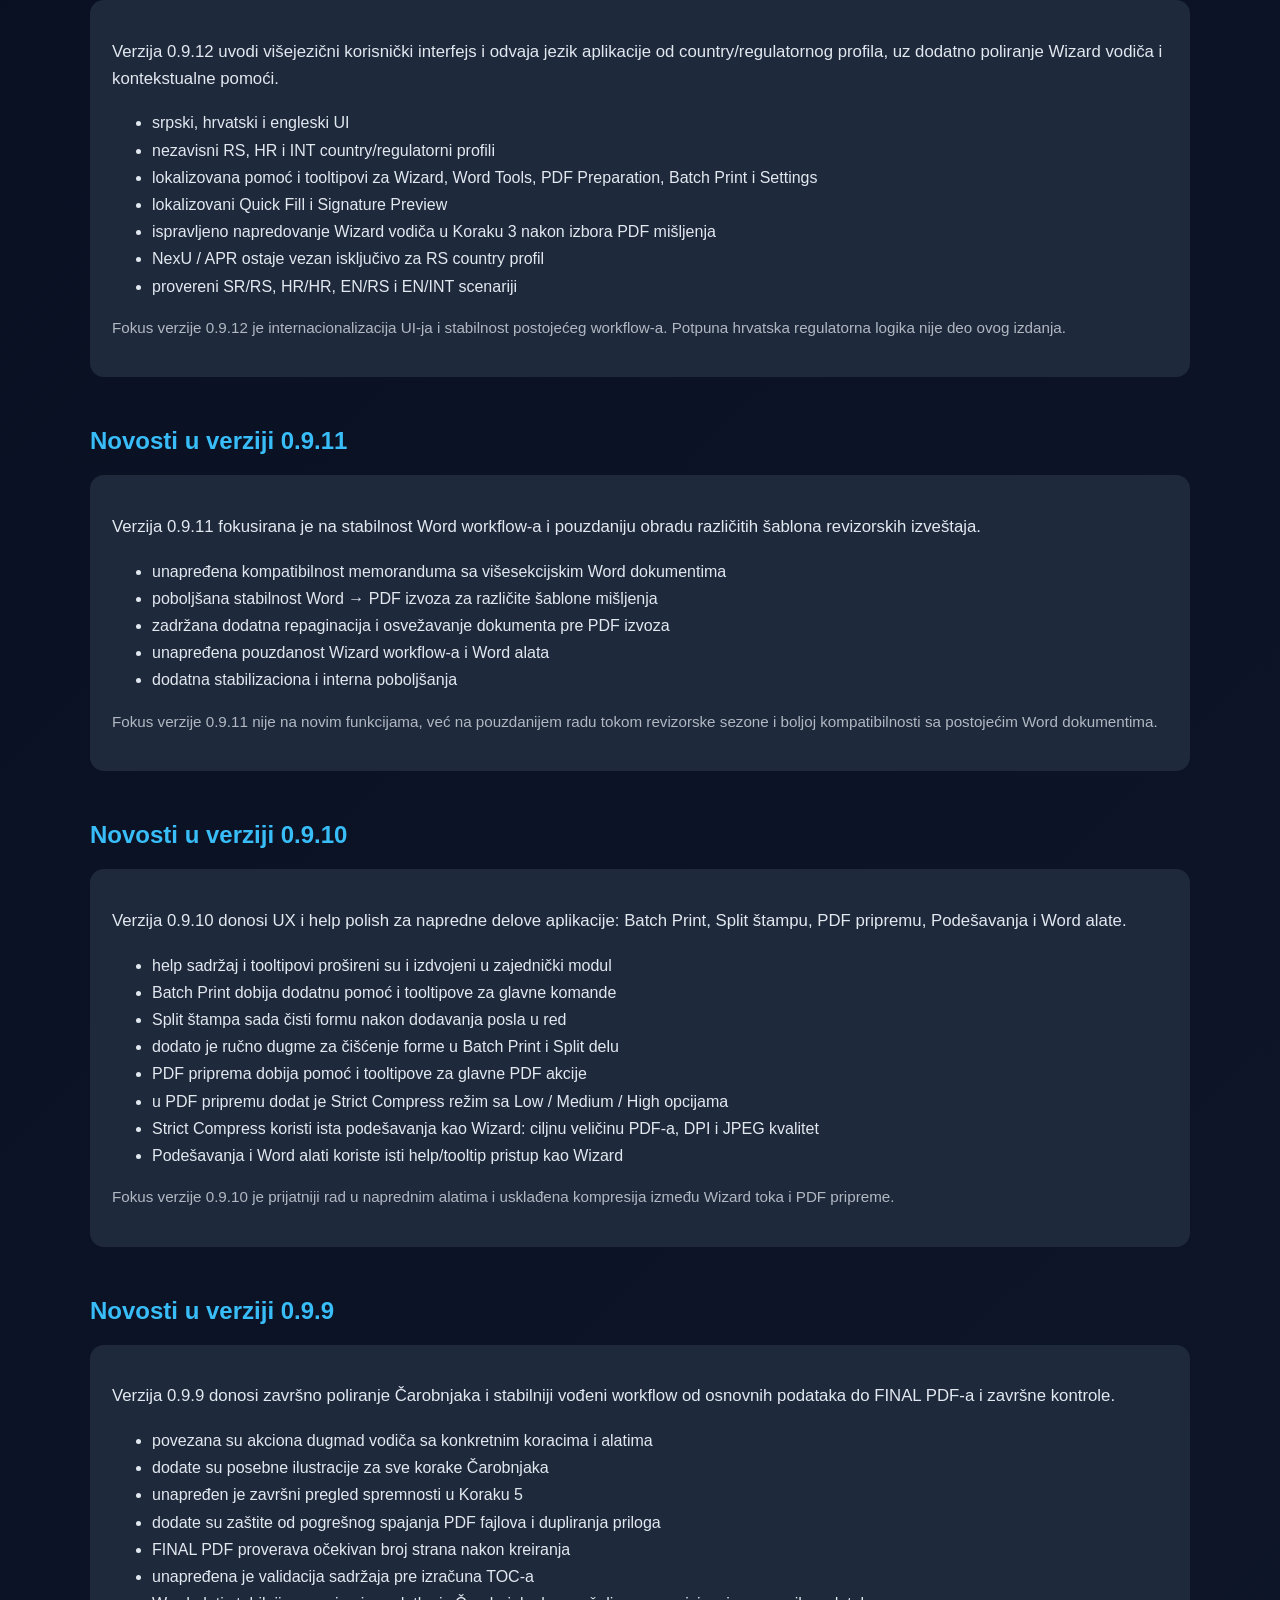
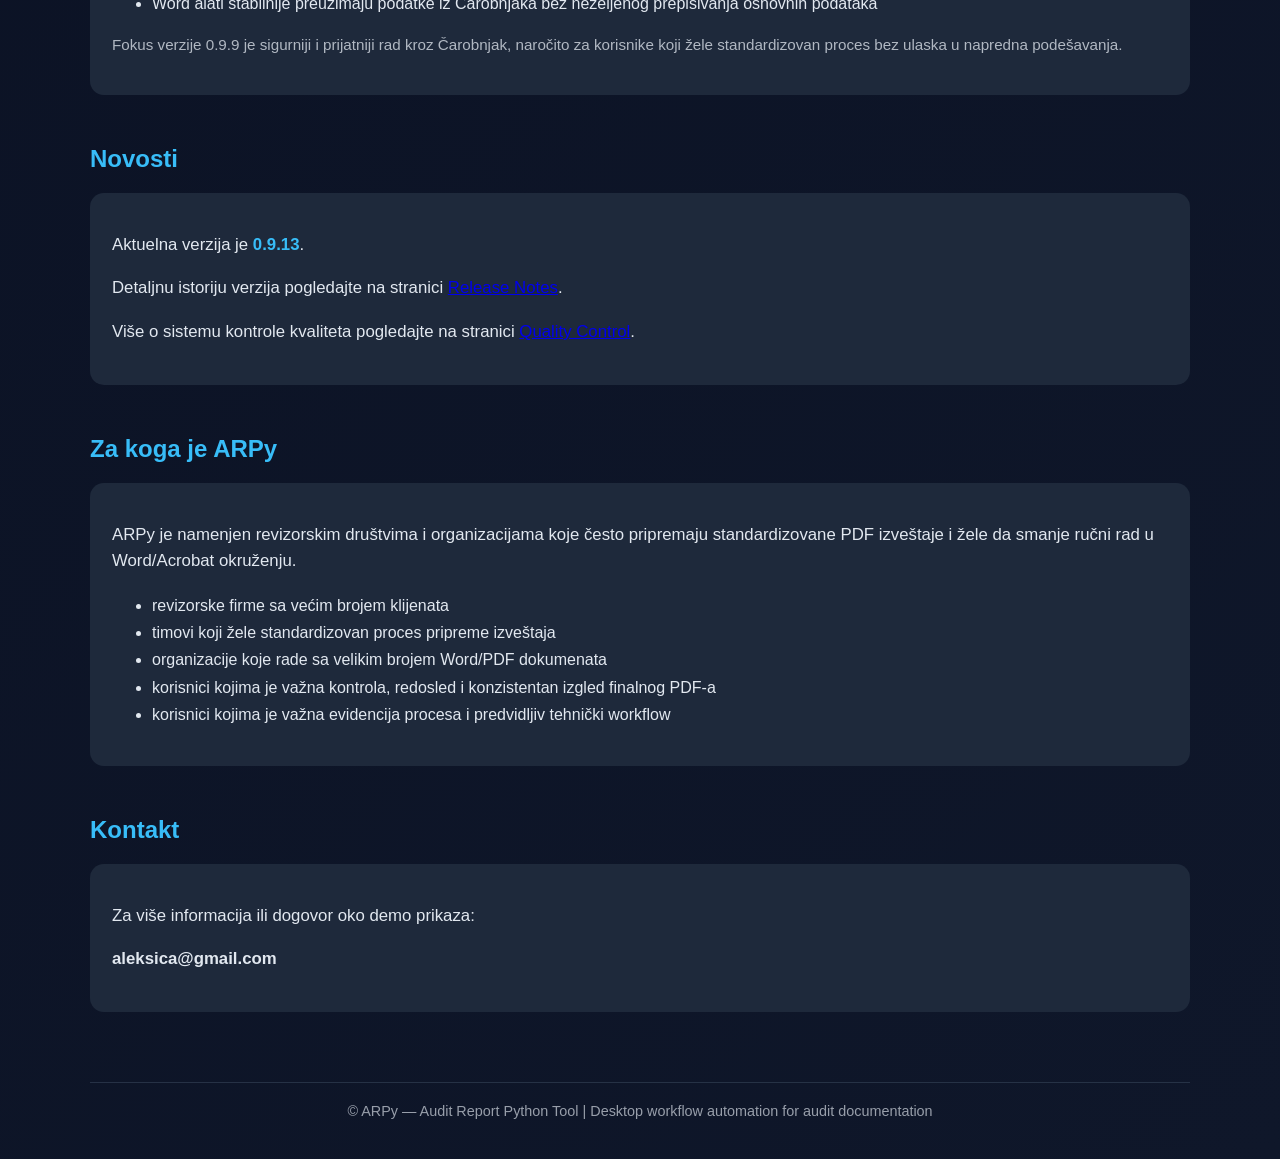
==== commit eb9ba736: "Publish ARPy 0.9.13 documentation and updater metadata" ====
--- a/docs/index.html
+++ b/docs/index.html
@@ -23,7 +23,7 @@
       <a href="#kontakt" class="cta">Zatraži demo</a>
 
       <div class="badge-row">
-        <span class="badge">Aktuelna verzija: 0.9.12</span>
+        <span class="badge">Aktuelna verzija: 0.9.13</span>
         <span class="badge">SR / HR / EN UI</span>
         <span class="badge">RS / HR / INT profiles</span>
         <span class="badge">Localized Help</span>
@@ -434,6 +434,13 @@
   </div>
 
 
+  <h2>Novosti u verziji 0.9.13</h2>
+
+  <div class="box">
+    <p>Korak 3 Čarobnjaka očitava poslednju numerisanu stranu iz Word mišljenja i predlaže broj za sadržaj. Čarobnjak automatski potvrđuje uspešno ubacivanje sadržaja kroz Word alate. Unos strane je iznad akcija za sadržaj, izbor PDF mišljenja ima svoj odeljak, a pomoć je ažurirana.</p>
+    <p><a href="release-notes.html#v0.9.13">Pogledaj opis izdanja 0.9.13 →</a></p>
+  </div>
+
   <h2>Novosti u verziji 0.9.12</h2>
 
   <div class="box">
@@ -539,7 +546,7 @@
 
   <div class="box">
     <p>
-      Aktuelna verzija je <span class="highlight">0.9.12</span>.
+      Aktuelna verzija je <span class="highlight">0.9.13</span>.
     </p>
 
     <p>
